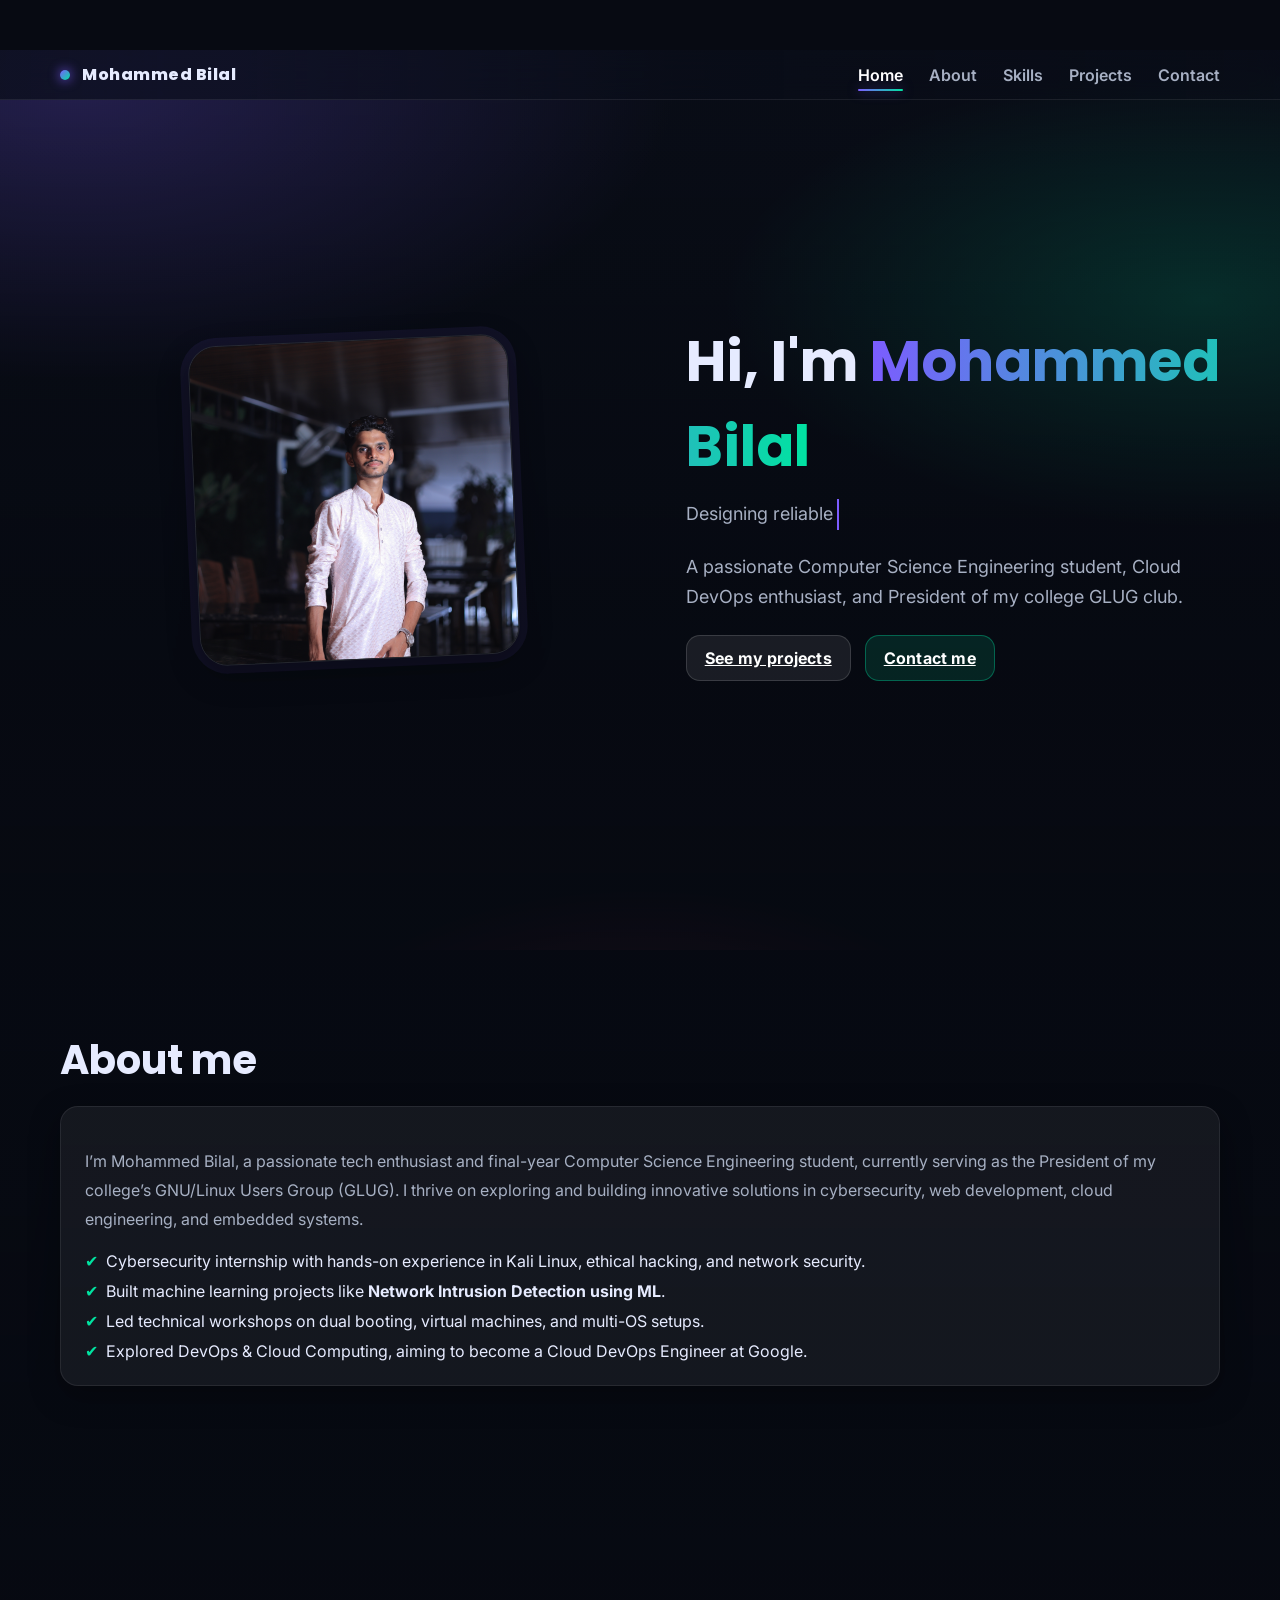
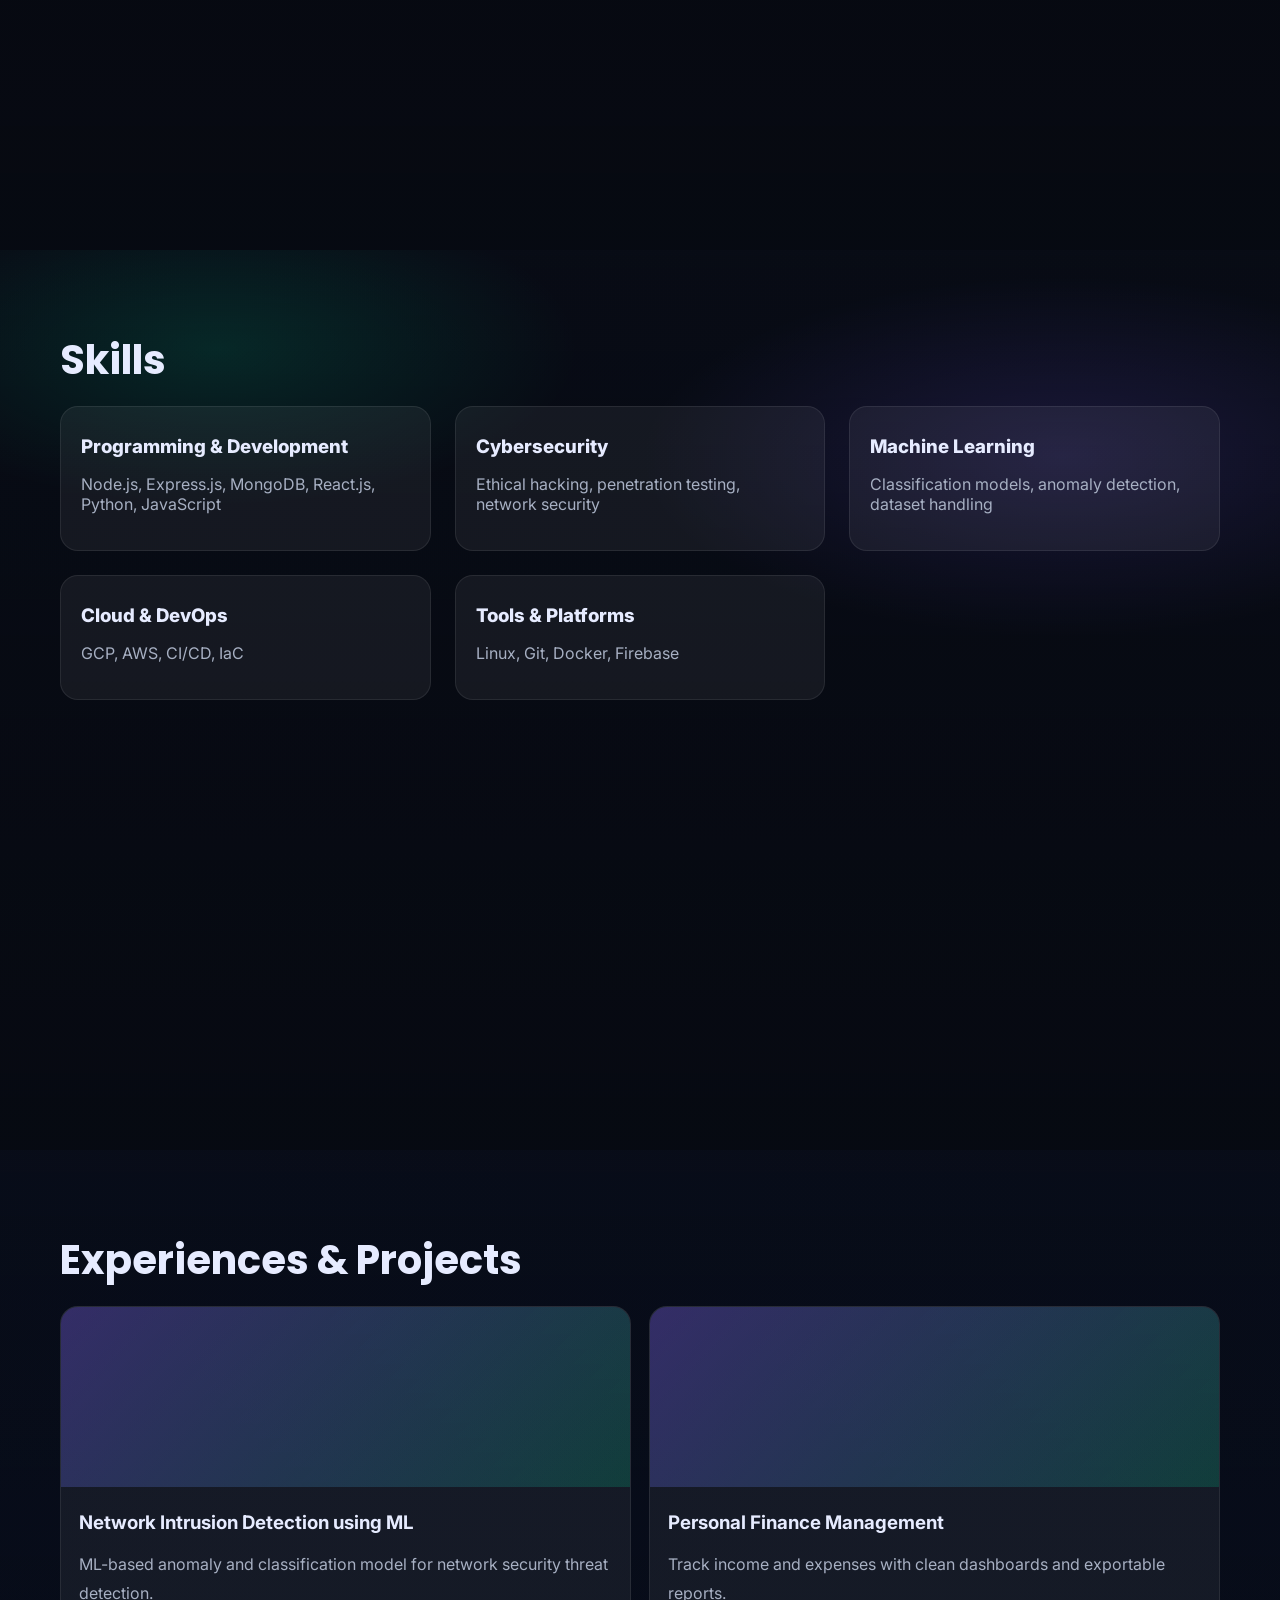
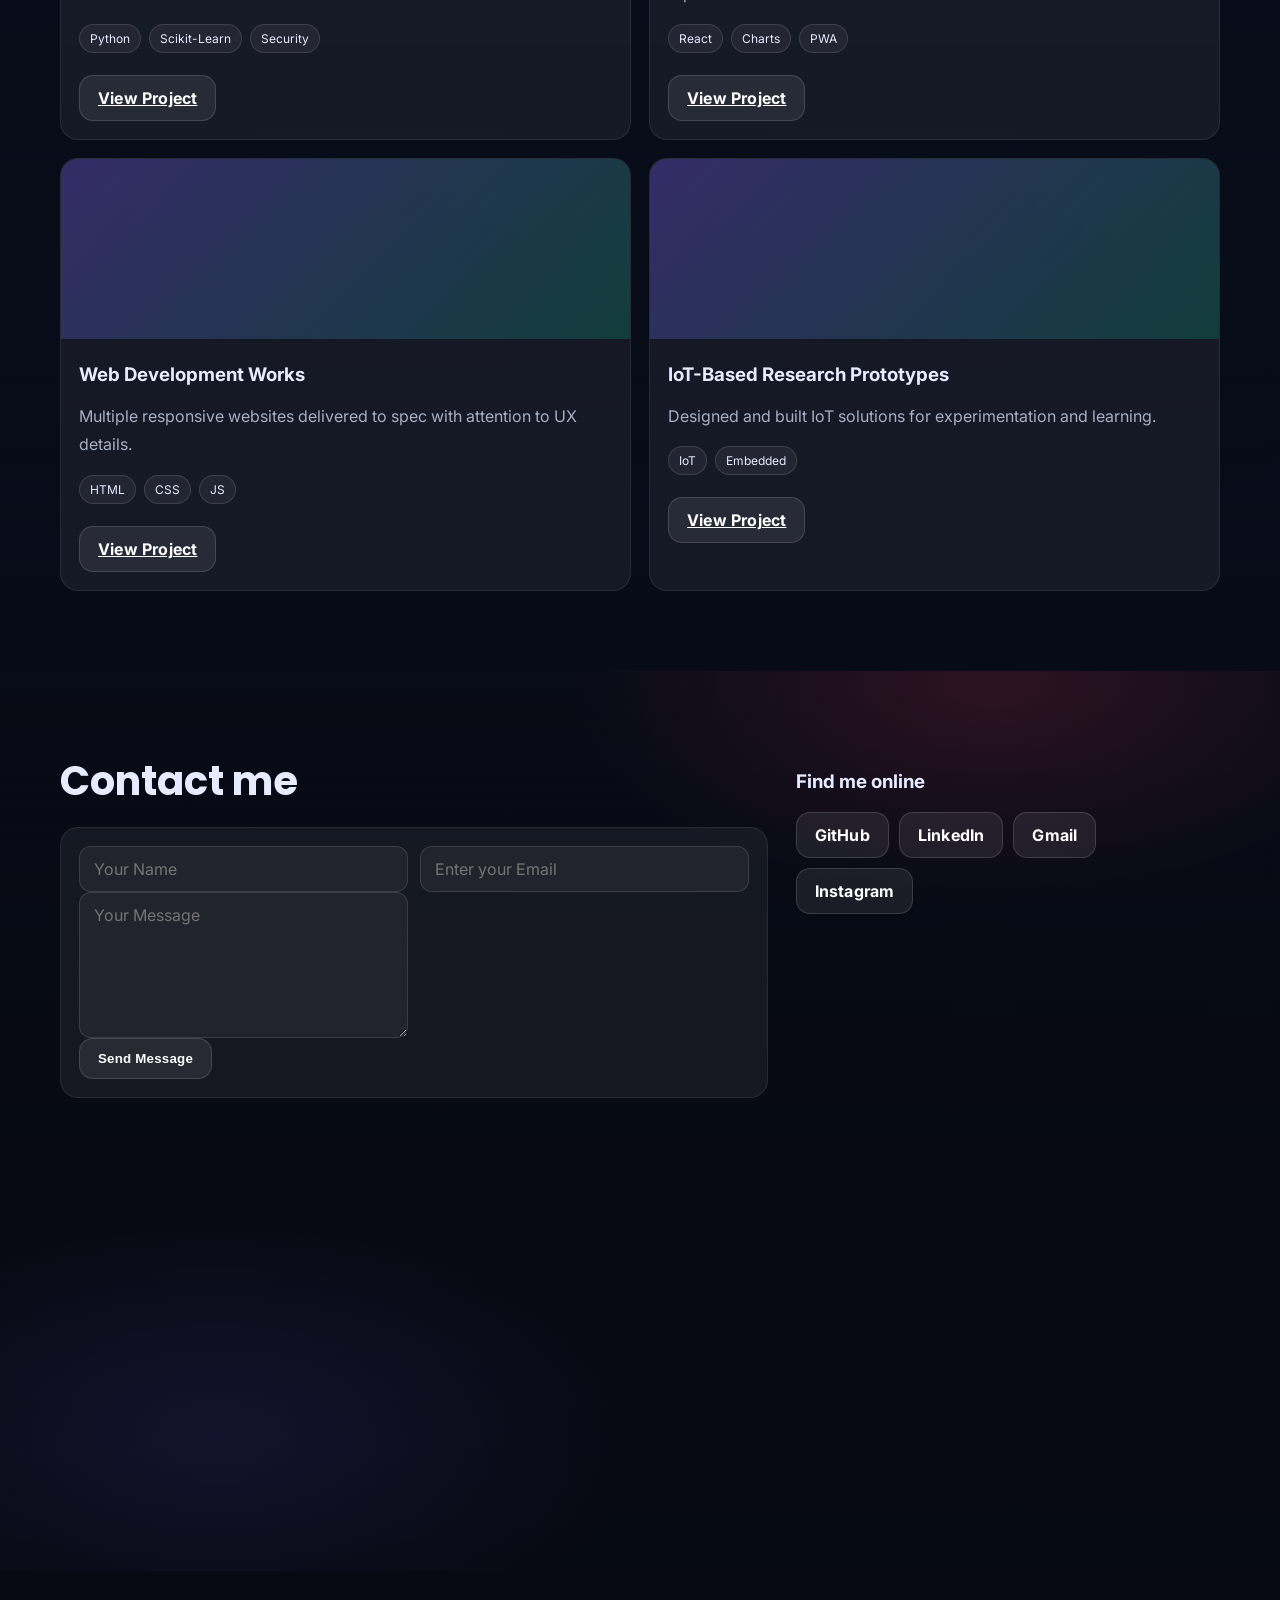
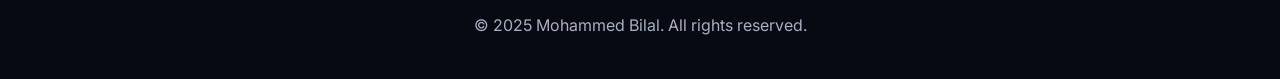
==== index.html @ 8bb664d3 "First" ====
<!DOCTYPE html>
<html lang="en">
<head>
  <meta charset="UTF-8" />
  <meta name="viewport" content="width=device-width, initial-scale=1.0" />
  <title>Mohammed Bilal | Portfolio</title>
  <!-- Fonts -->
  <link href="https://fonts.googleapis.com/css2?family=Inter:wght@300;400;600;800&family=Poppins:wght@400;600;800&display=swap" rel="stylesheet">
  <link rel="stylesheet" href="style.css">
</head>
<body>
  <!-- Header -->
  <header class="site-header">
    <nav class="nav">
      <div class="brand"><span class="dot"></span> Mohammed&nbsp;Bilal</div>
      <div class="links">
        <a href="#hero">Home</a>
        <a href="#about">About</a>
        <a href="#skills">Skills</a>
        <a href="#projects">Projects</a>
        <a href="#contact">Contact</a>
      </div>
    </nav>
  </header>

  <!-- HERO -->
  <section id="hero" class="parallax hero">
    <div class="bg"></div>
    <div class="overlay"></div>
    <div class="container hero-grid">
      <div class="profile-wrap">
        <img src="0S8A9850.JPG" alt="Mohammed Bilal" class="profile-photo"/>
      </div>
      <div class="hero-copy">
        <h1>Hi, I'm <span class="highlight">Mohammed Bilal</span></h1>
        <p class="hero-tagline"><span id="typewriter" class="type"></span></p>
        <p class="hero-tagline">A passionate Computer Science Engineering student, Cloud DevOps enthusiast, and President of my college GLUG club.</p>
        <div class="actions">
          <a class="btn" href="#projects">See my projects</a>
          <a class="btn secondary" href="#contact">Contact me</a>
        </div>
      </div>
    </div>
  </section>

  <!-- ABOUT -->
  <section id="about" class="parallax">
    <div class="bg"></div><div class="overlay"></div>
    <div class="container reveal">
      <h2 class="section-title">About me</h2>
      <div class="card">
        <p class="lead">I’m Mohammed Bilal, a passionate tech enthusiast and final-year Computer Science Engineering student, currently serving as the President of my college’s GNU/Linux Users Group (GLUG). I thrive on exploring and building innovative solutions in cybersecurity, web development, cloud engineering, and embedded systems.</p>
        <ul class="checks">
          <li>Cybersecurity internship with hands-on experience in Kali Linux, ethical hacking, and network security.</li>
          <li>Built machine learning projects like <strong>Network Intrusion Detection using ML</strong>.</li>
          <li>Led technical workshops on dual booting, virtual machines, and multi-OS setups.</li>
          <li>Explored DevOps & Cloud Computing, aiming to become a Cloud DevOps Engineer at Google.</li>
        </ul>
      </div>
    </div>
  </section>

  <!-- SKILLS -->
  <section id="skills" class="parallax">
    <div class="bg"></div><div class="overlay"></div>
    <div class="container">
      <h2 class="section-title">Skills</h2>
      <div class="grid">
        <div class="skill-card programming">
          <h3>Programming & Development</h3>
          <p>Node.js, Express.js, MongoDB, React.js, Python, JavaScript</p>
          <img class="hover-img" src="https://www.techsors.com/wp-content/uploads/2016/02/App-Development.jpg" alt="Laptop Icon" />
        </div>
  
        <div class="skill-card cybersecurity">
          <h3>Cybersecurity</h3>
          <p>Ethical hacking, penetration testing, network security</p>
          <img class="hover-img" src="https://encrypted-tbn0.gstatic.com/images?q=tbn:ANd9GcTKbW0qwU0KVv_asmNT2lBUySJBKp0JZvtzPQ&s" alt="Hacker Mask Icon" />
        </div>
  
        <div class="skill-card machine-learning">
          <h3>Machine Learning</h3>
          <p>Classification models, anomaly detection, dataset handling</p>
          <img class="hover-img" src="ai-bot.svg" alt="AI Bot Icon" />
        </div>
  
        <div class="skill-card cloud-devops">
          <h3>Cloud & DevOps</h3>
          <p>GCP, AWS, CI/CD, IaC</p>
          <img class="hover-img" src="infinity-symbol.svg" alt="Infinity Symbol Icon" />
        </div>
  
        <div class="skill-card tools-platforms">
          <h3>Tools & Platforms</h3>
          <p>Linux, Git, Docker, Firebase</p>
          <img class="hover-img" src="tools.svg" alt="Tools Icon" />
        </div>
      </div>
    </div>
  </section>
  

  <!-- PROJECTS / EXPERIENCE -->
  <section id="projects" class="parallax">
    <div class="bg"></div><div class="overlay"></div>
    <div class="container">
      <h2 class="section-title">Experiences & Projects</h2>
      <div class="cards">
        <article class="project">
          <div class="thumb"></div>
          <div class="content">
            <h3>Network Intrusion Detection using ML</h3>
            <p class="lead">ML-based anomaly and classification model for network security threat detection.</p>
            <span class="tag">Python</span><span class="tag">Scikit-Learn</span><span class="tag">Security</span>
          </div>
          <div class="actions">
            <a class="btn" href="#" target="_blank">View Project</a>
          </div>
        </article>
        <article class="project">
          <div class="thumb"></div>
          <div class="content">
            <h3>Personal Finance Management</h3>
            <p class="lead">Track income and expenses with clean dashboards and exportable reports.</p>
            <span class="tag">React</span><span class="tag">Charts</span><span class="tag">PWA</span>
          </div>
          <div class="actions">
            <a class="btn" href="#" target="_blank">View Project</a>
          </div>
        </article>
        <article class="project">
          <div class="thumb"></div>
          <div class="content">
            <h3>Web Development Works</h3>
            <p class="lead">Multiple responsive websites delivered to spec with attention to UX details.</p>
            <span class="tag">HTML</span><span class="tag">CSS</span><span class="tag">JS</span>
          </div>
          <div class="actions">
            <a class="btn" href="#" target="_blank">View Project</a>
          </div>
        </article>
        <article class="project">
          <div class="thumb"></div>
          <div class="content">
            <h3>IoT-Based Research Prototypes</h3>
            <p class="lead">Designed and built IoT solutions for experimentation and learning.</p>
            <span class="tag">IoT</span><span class="tag">Embedded</span>
          </div>
          <div class="actions">
            <a class="btn" href="#" target="_blank">View Project</a>
          </div>
        </article>
      </div>
    </div>
  </section>

  <!-- CONTACT -->
  <section id="contact" class="parallax">
    <div class="bg"></div><div class="overlay"></div>
    <div class="container contact-wrap">
      <div>
        <h2 class="section-title">Contact me</h2>
        <form class="contact-form">
          <div class="row">
            <input type="text" placeholder="Your Name" name="name" required />
            <input type="email" placeholder="Enter your Email" name="email" required />
          </div>
          <div class="row">
            <textarea name="message" placeholder="Your Message" rows="6" required></textarea>
          </div>
          <button class="btn" type="submit">Send Message</button>
        </form>
      </div>
      <div>
        <h3>Find me online</h3>
        <div class="socials">
          <a class="btn" href="https://github.com" target="_blank">GitHub</a>
          <a class="btn" href="https://linkedin.com" target="_blank">LinkedIn</a>
          <a class="btn" href="mailto:mohmdbilal61@gmail.com" target="_blank">Gmail</a>
          <a class="btn" href="https://instagram.com" target="_blank">Instagram</a>
        </div>
      </div>
    </div>
  </section>

  <footer>
    <p>© 2025 Mohammed Bilal. All rights reserved.</p>
  </footer>
  <script src="script.js"></script>
</body>
</html>
---- style.css ----
:root{
    --bg-dark: #0b0f1a;
    --bg-darker:#070a12;
    --glass: rgba(255,255,255,0.08);
    --card: rgba(255,255,255,0.06);
    --text: #e6ebff;
    --muted:#a7b0c3;
    --accent:#7c5cff;
    --accent-2:#00e3a1;
    --danger:#ff3d71;
    --shadow: 0 10px 30px rgba(0,0,0,0.35);
  }
  *{box-sizing: border-box}

  html,body{
    margin:0; padding:0; height:100%;
    background: var(--bg-darker);
    color: var(--text);
    font-family: Inter, system-ui, -apple-system, Segoe UI, Roboto, Arial, sans-serif;
    scroll-behavior: smooth;

    /* Section snapping */
    scroll-snap-type: y mandatory;
    overscroll-behavior-y: none;
  }

  /* --- Fancy Sticky Header (Glass + Glow) --- */
  .site-header{
    position: sticky; top:0; z-index: 50;
    backdrop-filter: blur(12px);
    background: linear-gradient(90deg, rgba(10,14,26,0.75), rgba(10,14,26,0.35));
    border-bottom: 1px solid rgba(255,255,255,0.08);
  }
  .nav a.active {
    color: white;
}
.nav a.active::after {
    width: 100%;
}

  .nav{
    max-width: 1200px; margin: 0 auto; padding: 12px 20px;
    display:flex; align-items:center; justify-content: space-between;
  }
  .brand{
    font-family:Poppins, Inter, sans-serif; font-weight:800; letter-spacing: .5px;
    display:flex; align-items:center; gap:12px;
  }
  .brand .dot{
    width:10px; height:10px; border-radius:50%; background:linear-gradient(135deg,var(--accent),var(--accent-2)); box-shadow:0 0 12px var(--accent)
}
  .nav a{
    color: var(--muted); text-decoration:none; margin-left: 22px; position:relative; font-weight:600
  }
  .nav a:hover{
    color: #fff
}
  .nav a::after{
    content:""; position:absolute; left:0; bottom:-6px; height:2px; width:0;
    background: linear-gradient(90deg,var(--accent),var(--accent-2)); border-radius:2px; transition: width .3s ease;
    box-shadow:0 0 12px rgba(124,92,255,.6);
  }
  .nav a:hover::after{
    width:100%
}

  /* --- Sections --- */
  section{ 
    scroll-snap-align: start; min-height: 100vh; position: relative; isolation:isolate; 
}
  .container{ 
    max-width:1200px; margin:0 auto; padding: 80px 20px; 
}

  /* --- Parallax Shell --- */
  .parallax{ 
    position:relative; overflow:hidden;
 }
  .parallax .bg{
    position:absolute; inset:-10vh -5vw; z-index:-2; /* bleed a bit beyond edges */
    will-change: transform; transform: translateY(0);
    transition: transform 0.12s linear;
  }
  .parallax .overlay{
    position:absolute; inset:0; z-index:-1; background: linear-gradient(180deg, rgba(7,10,18,0.3), rgba(7,10,18,0.6));
  }

  /* --- HERO --- */
  .hero{ 
    display:grid; align-items:center;
 }
  .hero .bg{
     background: radial-gradient(1000px 500px at 10% 10%, rgba(124,92,255,.35), transparent 60%),
                             radial-gradient(800px 380px at 90% 30%, rgba(0,227,161,.25), transparent 60%),
                             radial-gradient(600px 300px at 50% 100%, rgba(255,61,113,.18), transparent 55%),
                             linear-gradient(180deg,#0b0f1a,#070a12 60%);
  }
  .hero-grid{
     display:grid; grid-template-columns: 1.1fr 1fr; gap: 38px; align-items:center; 
    }
  @media (max-width: 900px){ 
    .hero-grid{ grid-template-columns: 1fr; text-align:center; } }

  .profile-wrap{ display:flex; justify-content:center; }
  .profile-photo{
    width: 320px; max-width: 90vw; aspect-ratio: 1/1; object-fit: cover; border-radius: 28px;
    border:1px solid rgba(255,255,255,0.12);
    box-shadow: var(--shadow), 0 0 0 8px rgba(124,92,255,0.08);
    transform: rotate(-2.5deg);
    transition: transform .35s ease, box-shadow .35s ease;
  }
  .profile-photo:hover{ transform: rotate(0deg) scale(1.02); box-shadow: var(--shadow), 0 0 0 10px rgba(0,227,161,0.12); }

  .hero-copy h1{ font-family:Poppins, Inter, sans-serif; font-size: clamp(32px, 6vw, 56px); margin:0 0 10px; }
  .hero-copy h1 .highlight{ background: linear-gradient(90deg,var(--accent),var(--accent-2)); -webkit-background-clip: text; background-clip:text; color: transparent; }
  .type{ display:inline-block; min-height: 1em; border-right: 2px solid var(--accent); padding-right:4px; animation: caret 1s step-end infinite; }
  @keyframes caret{ 50%{ border-color: transparent; } }
  .hero-tagline{ color: var(--muted); line-height: 1.7; font-size: clamp(14px, 2.2vw, 18px); margin: 8px 0 22px; }

  .actions{ display:flex; gap:14px; flex-wrap:wrap; }
  .btn{ padding:12px 18px; border-radius: 14px; border:1px solid rgba(255,255,255,0.14); background: var(--glass); color:#fff; cursor:pointer; font-weight:700; letter-spacing:.2px; transition: transform .2s ease, background .3s ease, border-color .3s ease; }
  .btn:hover{ transform: translateY(-2px); border-color: rgba(124,92,255,.5); background: rgba(124,92,255,.15); }
  .btn.secondary{ background: rgba(0,227,161,.12); border-color: rgba(0,227,161,.35); }
  .btn.secondary:hover{ background: rgba(0,227,161,.2); }

  /* --- About --- */
  #about .bg{ background: url('https://images.unsplash.com/photo-1542831371-d531d36971e6?q=80&w=1600&auto=format&fit=crop') center/cover no-repeat; filter: saturate(.9) brightness(.8);
  }
  #about .card{
    background: var(--card); border: 1px solid rgba(255,255,255,0.08); border-radius: 18px; padding: 24px; box-shadow: var(--shadow);
  }
  h2.section-title{ font-family:Poppins, Inter, sans-serif; font-size: clamp(26px, 4vw, 40px); margin: 0 0 16px; }
  .lead{ color: var(--muted); line-height: 1.8; font-size: 16px; }
  ul.checks{ list-style: none; padding:0; margin:18px 0 0; display:grid; gap:10px; }
  ul.checks li::before{ content:'✔'; margin-right:8px; color: var(--accent-2); }

  /* --- Skills --- */
  #skills .bg{ background: radial-gradient(600px 260px at 20% 20%, rgba(0,227,161,.2), transparent 60%),
                            radial-gradient(700px 300px at 80% 30%, rgba(124,92,255,.25), transparent 60%),
                            linear-gradient(180deg,#090d18,#070a12);
  }
  .grid{
     display:grid;
    grid-template-columns: repeat(12,1fr);
    gap: 1.5em; 
}

  .skill-card{ 
    grid-column: span 4;
    background: var(--card);
    border:1px solid rgba(255,255,255,.08); border-radius: 18px;
    padding: 20px;
    transition: transform .25s ease, box-shadow .25s ease; 
}
  .skill-card:hover{ 
    transform: translateY(-6px); box-shadow: 0 20px 40px rgba(0,0,0,.35); 
}
  .skill-card h3{
     margin: 8px 0 8px; font-weight:800;
     }
  .skill-card p{
     color: var(--muted) 
    }
  @media (max-width: 900px){ .skill-card{ grid-column: span 6 } }
  @media (max-width: 600px){ .skill-card{ grid-column: span 12 } }

  /* --- Projects / Experience --- */
  #projects .bg{ background: linear-gradient(180deg,#0a0f1e,#0b1126), url('https://images.unsplash.com/photo-1498050108023-c5249f4df085?q=80&w=1600&auto=format&fit=crop') center/cover fixed; mix-blend-mode: lighten; opacity:.8 }
  .cards{ display:grid; grid-template-columns: repeat(12,1fr); gap: 18px; }
  .project{ grid-column: span 6; background: var(--card); border:1px solid rgba(255,255,255,.08); border-radius:18px; overflow:hidden; position:relative; }
  .project .thumb{ height: 180px; background: linear-gradient(135deg, rgba(124,92,255,.3), rgba(0,227,161,.18)); }
  .project .content{ padding: 18px 18px 22px; }
  .project h3{ margin: 6px 0 8px; }
  .tag{ display:inline-block; font-size: 12px; padding: 6px 10px; border-radius: 999px; background: rgba(255,255,255,.06); border:1px solid rgba(255,255,255,.12); margin-right:8px }
  .project .actions{ padding: 0 18px 18px }
  @media (max-width: 900px){ .project{ grid-column: span 12 } }

  /* --- Contact --- */
  #contact .bg{ background: radial-gradient(700px 360px at 75% 15%, rgba(255,61,113,.22), transparent 60%),
                             radial-gradient(700px 360px at 20% 85%, rgba(124,92,255,.25), transparent 60%),
                             linear-gradient(180deg,#090d19,#070a12);
  }
  .contact-wrap{ display:grid; grid-template-columns: 2fr 1.2fr; gap: 28px; }
  @media (max-width: 900px){ .contact-wrap{ grid-template-columns: 1fr } }

  form.contact-form{ background: var(--card); border:1px solid rgba(255,255,255,.08); border-radius: 18px; padding: 18px; }
  .row{ display:grid; grid-template-columns: 1fr 1fr; gap: 12px; }
  @media (max-width: 600px){ .row{ grid-template-columns: 1fr } }
  input, textarea{ width:100%; background: rgba(255,255,255,.05); border:1px solid rgba(255,255,255,.12); color:#fff; padding: 12px 14px; border-radius: 12px; font: inherit; }
  textarea{ min-height: 120px; resize: vertical }

  .socials{ display:flex; gap: 10px; flex-wrap:wrap; }
  .socials a{ text-decoration:none; }

  /* Footer */
  footer{ text-align:center; padding: 28px 16px; color:var(--muted) }

  /* Hidden state before scroll-in */
.reveal {
    opacity: 0;
    transform: translateY(30px);
    transition: opacity 0.6s ease-out, transform 0.6s ease-out;
  }
  
  /* When revealed */
  .reveal.visible {
    opacity: 1;
    transform: translateY(0);
  }

  
  /* Skill card base styles */
  /* Base style for skill cards */
.skill-card {
    position: relative;
    background: var(--card);
    border: 1px solid rgba(255,255,255,0.08);
    border-radius: 18px;
    padding: 20px;
    transition: transform 0.3s ease, box-shadow 0.3s ease, background 0.3s ease;
    cursor: pointer;
    box-shadow: none; /* Reset any old shadows */
    overflow: hidden; /* Ensures image doesn't spill outside card */
}

/* Glow light background and zoom on hover */
.skill-card:hover {
    background: rgba(124, 92, 255, 0.15); /* light purple glow */
    box-shadow: 0 0 20px rgba(124, 92, 255, 0.6);
    transform: scale(1.05);
    z-index: 10; /* Ensure hovered card appears above others */
}

/* Style for the large hover-image inside skill-card */
.skill-card .hover-img {
    position: absolute;
    top: 50%;
    left: 50%;
    width: 100%;
    height: 100%;
    object-fit: cover; /* Makes sure image covers the card fully */
    opacity: 0; /* Invisible by default */
    transition: transform 0.4s ease, opacity 0.4s ease;
    pointer-events: none;
    user-select: none;
    filter: drop-shadow(0 0 2px rgba(124,92,255,0.7));
    transform-origin: center center;
    transform: translate(-50%, -50%) scale(0.8); /* Starts scaled down and centered */
    border-radius: 18px; /* Matches card rounding */
    z-index: 1;
}

/* On hover, image scales up, becomes visible, and stays centered */
.skill-card:hover .hover-img {
    opacity: 0.1;
    transform: translate(-50%, -50%) scale(1.1);
    z-index: 5;
}
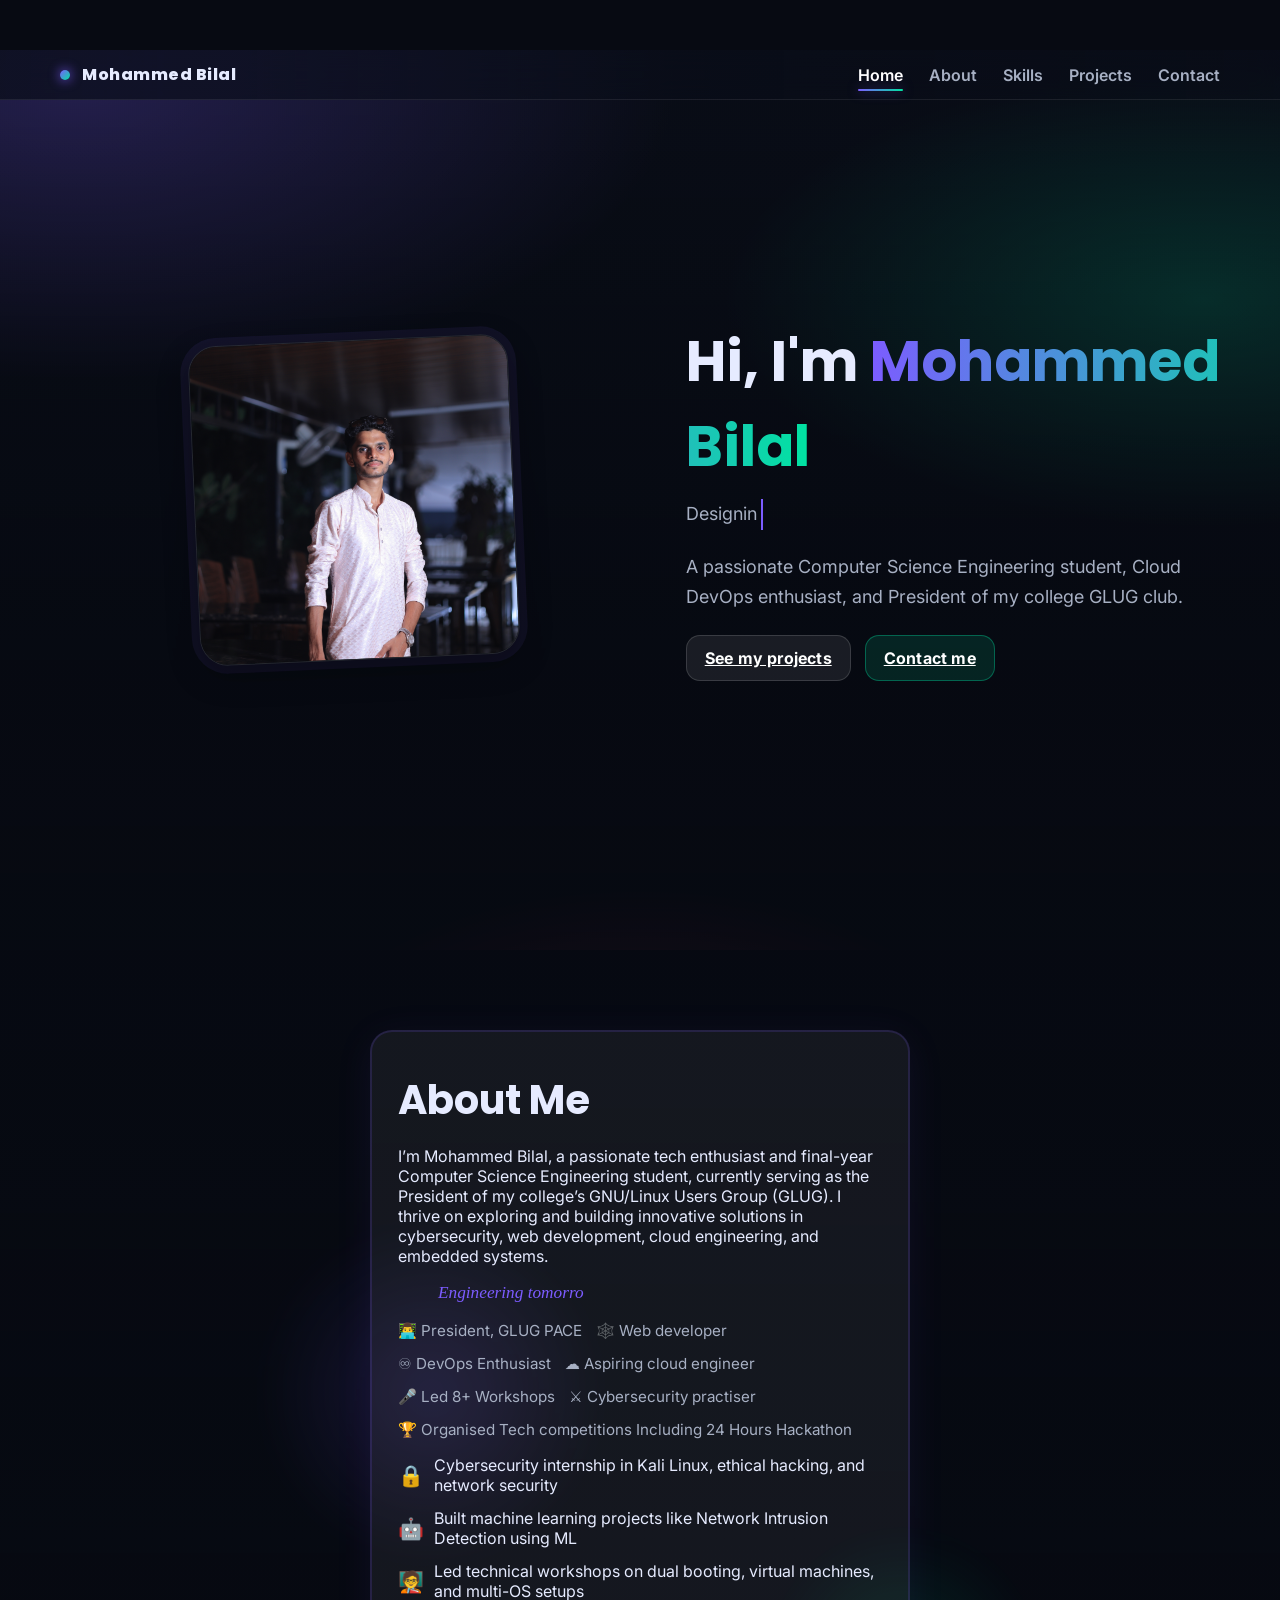
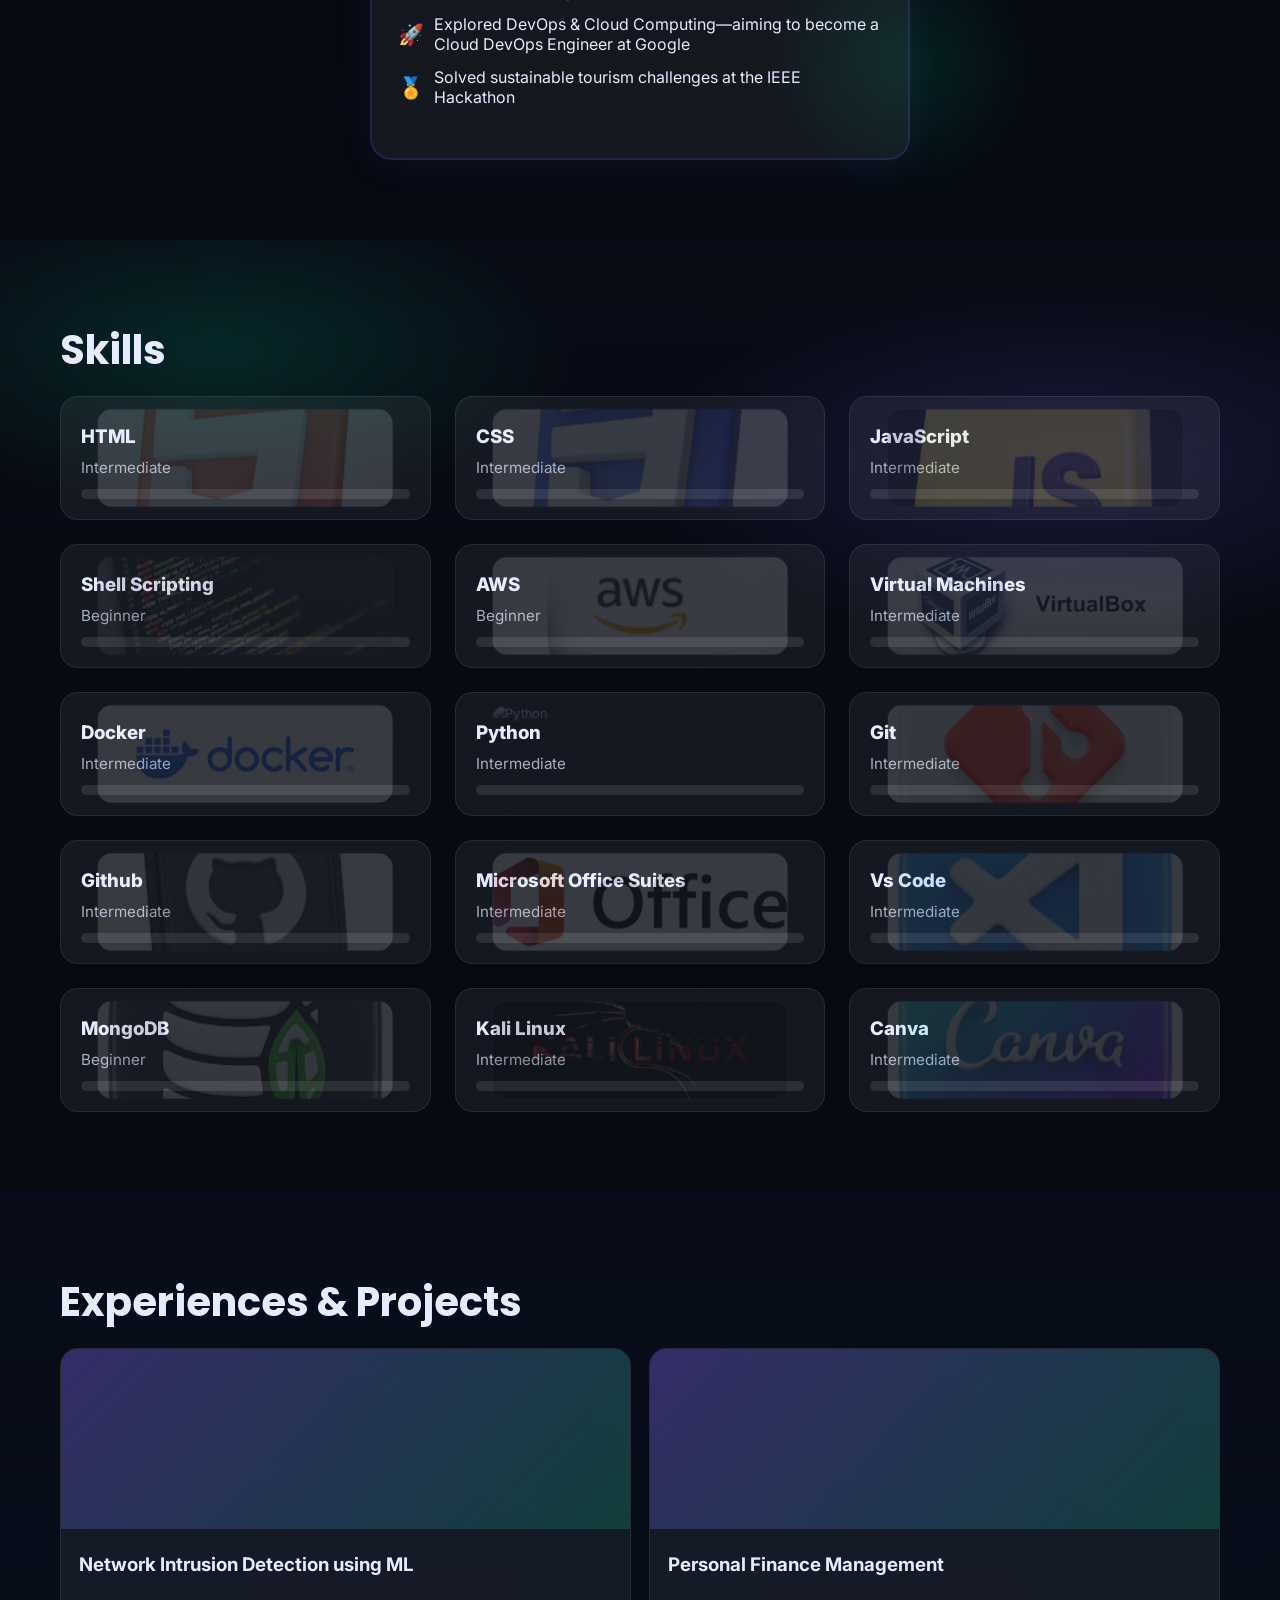
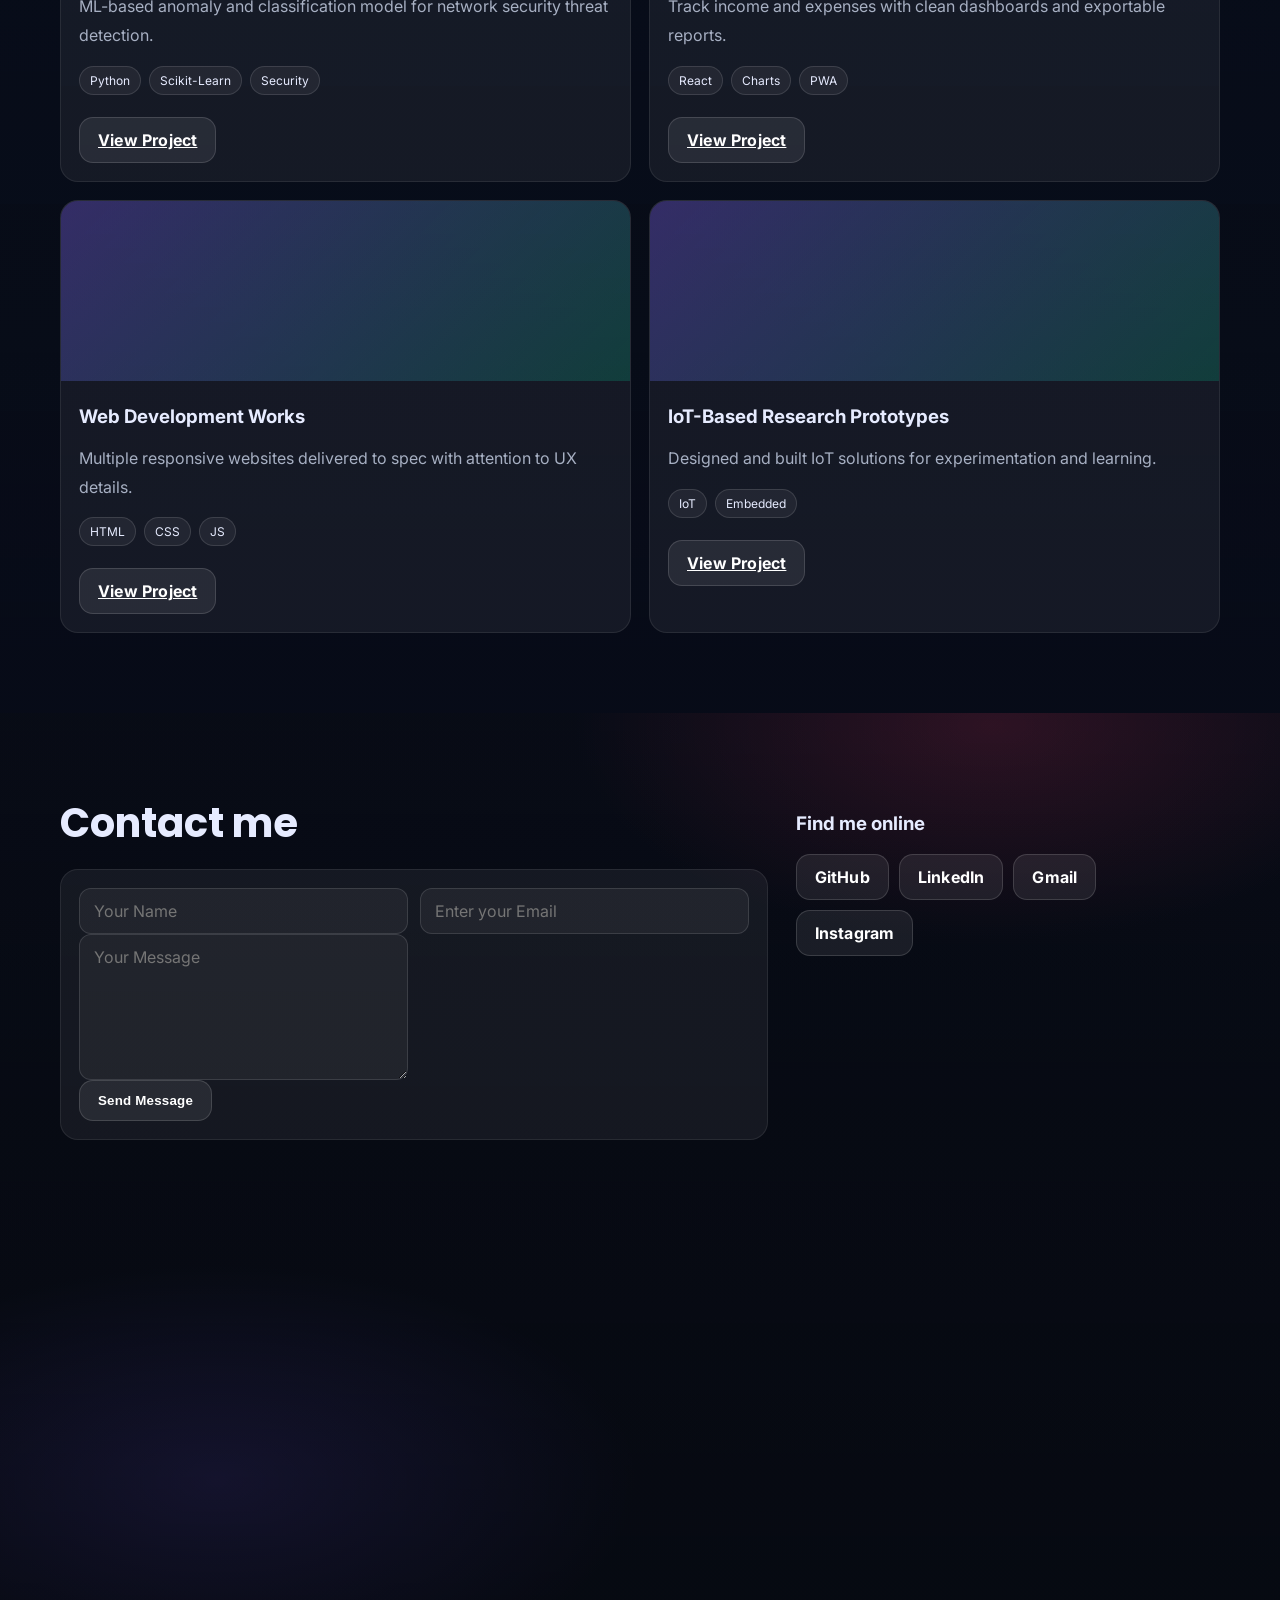
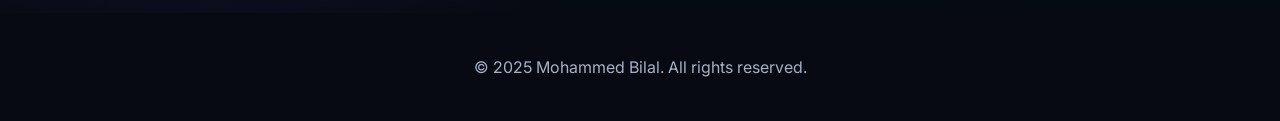
==== commit 349ebdba: "enhanced skills and about me section" ====
--- a/index.html
+++ b/index.html
@@ -7,6 +7,9 @@
   <!-- Fonts -->
   <link href="https://fonts.googleapis.com/css2?family=Inter:wght@300;400;600;800&family=Poppins:wght@400;600;800&display=swap" rel="stylesheet">
   <link rel="stylesheet" href="style.css">
+
+  <script src="https://unpkg.com/tsparticles@3/tsparticles.bundle.min.js"></script>
+
 </head>
 <body>
   <!-- Header -->
@@ -29,7 +32,7 @@
     <div class="overlay"></div>
     <div class="container hero-grid">
       <div class="profile-wrap">
-        <img src="0S8A9850.JPG" alt="Mohammed Bilal" class="profile-photo"/>
+        <img src="Profile pic/0S8A9850.JPG" alt="Mohammed Bilal" class="profile-photo"/>
       </div>
       <div class="hero-copy">
         <h1>Hi, I'm <span class="highlight">Mohammed Bilal</span></h1>
@@ -44,21 +47,46 @@
   </section>
 
   <!-- ABOUT -->
-  <section id="about" class="parallax">
-    <div class="bg"></div><div class="overlay"></div>
-    <div class="container reveal">
-      <h2 class="section-title">About me</h2>
-      <div class="card">
-        <p class="lead">I’m Mohammed Bilal, a passionate tech enthusiast and final-year Computer Science Engineering student, currently serving as the President of my college’s GNU/Linux Users Group (GLUG). I thrive on exploring and building innovative solutions in cybersecurity, web development, cloud engineering, and embedded systems.</p>
-        <ul class="checks">
-          <li>Cybersecurity internship with hands-on experience in Kali Linux, ethical hacking, and network security.</li>
-          <li>Built machine learning projects like <strong>Network Intrusion Detection using ML</strong>.</li>
-          <li>Led technical workshops on dual booting, virtual machines, and multi-OS setups.</li>
-          <li>Explored DevOps & Cloud Computing, aiming to become a Cloud DevOps Engineer at Google.</li>
+  <section id="about" class="parallax" style="position: relative; overflow: hidden;">
+    <!-- Particle container -->
+    <div id="about-particles" style="position: absolute; inset: 0; z-index: 0;"></div>
+  
+    <div class="bg"></div>
+    <div class="overlay"></div>
+  
+    <div class="container reveal" style="position: relative; z-index: 1;">
+
+      <div class="about-card">
+        <h2 class="section-title">About Me</h2>
+        
+        <p class="about-lead">
+          I’m Mohammed Bilal, a passionate tech enthusiast and final-year Computer Science Engineering student, currently serving as the President of my college’s GNU/Linux Users Group (GLUG). I thrive on exploring and building innovative solutions in cybersecurity, web development, cloud engineering, and embedded systems.
+        </p>
+        
+        <blockquote class="about-quote"><span id="about-typewriter"></span></blockquote>
+        
+        <div class="about-stats">
+          <span>👨‍💻 President, GLUG PACE</span>
+          <span>🕸️ Web developer</span>
+          <span>♾️ DevOps Enthusiast</span>
+          <span>☁️ Aspiring cloud engineer</span>
+          <span>🎤 Led 8+ Workshops</span>
+          <span>⚔ Cybersecurity practiser</span>
+          <span>🏆 Organised Tech competitions Including 24 Hours Hackathon</span>
+        </div>
+  
+        <ul class="about-list">
+          <li><span class="icon">🔒</span> Cybersecurity internship in Kali Linux, ethical hacking, and network security</li>
+          <li><span class="icon">🤖</span> Built machine learning projects like Network Intrusion Detection using ML</li>
+          <li><span class="icon">🧑‍🏫</span> Led technical workshops on dual booting, virtual machines, and multi-OS setups</li>
+          <li><span class="icon">🚀</span> Explored DevOps & Cloud Computing—aiming to become a Cloud DevOps Engineer at Google</li>
+          <li><span class="icon">🏅</span> Solved sustainable tourism challenges at the IEEE Hackathon</li>
         </ul>
       </div>
     </div>
   </section>
+  
+  
 
   <!-- SKILLS -->
   <section id="skills" class="parallax">
@@ -66,35 +94,148 @@
     <div class="container">
       <h2 class="section-title">Skills</h2>
       <div class="grid">
-        <div class="skill-card programming">
-          <h3>Programming & Development</h3>
-          <p>Node.js, Express.js, MongoDB, React.js, Python, JavaScript</p>
-          <img class="hover-img" src="https://www.techsors.com/wp-content/uploads/2016/02/App-Development.jpg" alt="Laptop Icon" />
-        </div>
-  
-        <div class="skill-card cybersecurity">
-          <h3>Cybersecurity</h3>
-          <p>Ethical hacking, penetration testing, network security</p>
-          <img class="hover-img" src="https://encrypted-tbn0.gstatic.com/images?q=tbn:ANd9GcTKbW0qwU0KVv_asmNT2lBUySJBKp0JZvtzPQ&s" alt="Hacker Mask Icon" />
-        </div>
-  
-        <div class="skill-card machine-learning">
-          <h3>Machine Learning</h3>
-          <p>Classification models, anomaly detection, dataset handling</p>
-          <img class="hover-img" src="ai-bot.svg" alt="AI Bot Icon" />
-        </div>
-  
-        <div class="skill-card cloud-devops">
-          <h3>Cloud & DevOps</h3>
-          <p>GCP, AWS, CI/CD, IaC</p>
-          <img class="hover-img" src="infinity-symbol.svg" alt="Infinity Symbol Icon" />
-        </div>
-  
-        <div class="skill-card tools-platforms">
-          <h3>Tools & Platforms</h3>
-          <p>Linux, Git, Docker, Firebase</p>
-          <img class="hover-img" src="tools.svg" alt="Tools Icon" />
-        </div>
+
+        <div class="skill-card">
+          <h3>HTML</h3>
+          <p class="proficiency-level">Intermediate</p>
+          <div class="proficiency-bar">
+            <div class="proficiency-fill" data-width ="75%"></div>
+          </div>
+          <img class="hover-img" src="logos/Html.jpeg" alt="html" />
+        </div>
+        
+
+        <div class="skill-card">
+          <h3>CSS</h3>
+          <p class="proficiency-level">Intermediate</p>
+          <div class="proficiency-bar">
+            <div class="proficiency-fill" data-width ="65%"></div>
+          </div>
+          <img class="hover-img" src="logos/CSS.jpeg" alt="CSS" />
+        </div>
+        
+
+        <div class="skill-card">
+          <h3>JavaScript</h3>
+          <p class="proficiency-level">Intermediate</p>
+          <div class="proficiency-bar">
+            <div class="proficiency-fill" data-width ="50%"></div>
+          </div>
+          <img class="hover-img" src="logos/js.jpeg" alt="Python" />
+        </div>
+        
+        
+        <div class="skill-card">
+          <h3>Shell Scripting</h3>
+          <p class="proficiency-level">Beginner</p>
+          <div class="proficiency-bar">
+            <div class="proficiency-fill" data-width ="35%""></div>
+          </div>
+          <img class="hover-img" src="logos/shellscripting.jpeg" alt="Python" />
+        </div>
+        
+
+        <div class="skill-card">
+          <h3>AWS</h3>
+          <p class="proficiency-level">Beginner</p>
+          <div class="proficiency-bar">
+            <div class="proficiency-fill" data-width ="40%"></div>
+          </div>
+          <img class="hover-img" src="logos/aws.png" alt="Python" />
+        </div>
+        
+        <div class="skill-card">
+          <h3>Virtual Machines</h3>
+          <p class="proficiency-level">Intermediate</p>
+          <div class="proficiency-bar">
+            <div class="proficiency-fill" data-width ="85%"></div>
+          </div>
+          <img class="hover-img" src="logos/virtual.jpeg" alt="Python" />
+        </div>
+        
+
+        <div class="skill-card">
+          <h3>Docker</h3>
+          <p class="proficiency-level">Intermediate</p>
+          <div class="proficiency-bar">
+            <div class="proficiency-fill" data-width ="40%"></div>
+          </div>
+          <img class="hover-img" src="logos/docker.png" alt="Python" />
+        </div>
+        
+
+        <div class="skill-card">
+          <h3>Python</h3>
+          <p class="proficiency-level">Intermediate</p>
+          <div class="proficiency-bar">
+            <div class="proficiency-fill" data-width ="50%"></div>
+          </div>
+          <img class="hover-img" src="https://encrypted-tbn0.gstatic.com/images?q=tbn:ANd9GcQwZFszF8qXH2UfRXVcxIbIUp4c3d6vRjpltQ&s" alt="Python" />
+        </div>
+
+        <div class="skill-card">
+          <h3>Git</h3>
+          <p class="proficiency-level">Intermediate</p>
+          <div class="proficiency-bar">
+            <div class="proficiency-fill" data-width ="50%"></div>
+          </div>
+          <img class="hover-img" src="logos/git.jpeg" alt="Python" />
+        </div>
+
+        <div class="skill-card">
+          <h3>Github</h3>
+          <p class="proficiency-level">Intermediate</p>
+          <div class="proficiency-bar">
+            <div class="proficiency-fill" data-width ="65%"></div>
+          </div>
+          <img class="hover-img" src="logos/github2.jpeg" alt="Python" />
+        </div>
+        
+        <div class="skill-card">
+          <h3>Microsoft Office Suites</h3>
+          <p class="proficiency-level">Intermediate</p>
+          <div class="proficiency-bar">
+            <div class="proficiency-fill" data-width ="65%"></div>
+          </div>
+          <img class="hover-img" src="logos/microsoft.png" alt="Python" />
+        </div>
+
+        <div class="skill-card">
+          <h3>Vs Code</h3>
+          <p class="proficiency-level">Intermediate</p>
+          <div class="proficiency-bar">
+            <div class="proficiency-fill" data-width ="75%"></div>
+          </div>
+          <img class="hover-img" src="logos/vs.jpeg" alt="Python" />
+        </div>
+
+        <div class="skill-card">
+          <h3>MongoDB</h3>
+          <p class="proficiency-level">Beginner</p>
+          <div class="proficiency-bar">
+            <div class="proficiency-fill" data-width ="30%"></div>
+          </div>
+          <img class="hover-img" src="logos/mongodb.jpeg" alt="Python" />
+        </div>
+
+        <div class="skill-card">
+          <h3> Kali Linux</h3>
+          <p class="proficiency-level">Intermediate</p>
+          <div class="proficiency-bar">
+            <div class="proficiency-fill" style="width: 65%;"></div>
+          </div>
+          <img class="hover-img" src="logos/kali.png" alt="Python" />
+        </div>
+
+        <div class="skill-card">
+          <h3>Canva</h3>
+          <p class="proficiency-level">Intermediate</p>
+          <div class="proficiency-bar">
+            <div class="proficiency-fill" data-width ="75%"></div>
+          </div>
+          <img class="hover-img" src="logos/canva.jpeg" alt="Python" />
+        </div>
+
       </div>
     </div>
   </section>
--- a/style.css
+++ b/style.css
@@ -1,260 +1,678 @@
-:root{
-    --bg-dark: #0b0f1a;
-    --bg-darker:#070a12;
-    --glass: rgba(255,255,255,0.08);
-    --card: rgba(255,255,255,0.06);
-    --text: #e6ebff;
-    --muted:#a7b0c3;
-    --accent:#7c5cff;
-    --accent-2:#00e3a1;
-    --danger:#ff3d71;
-    --shadow: 0 10px 30px rgba(0,0,0,0.35);
+/*========================================
+=            Root Variables               =
+========================================*/
+:root {
+  --bg-dark: #0b0f1a;
+  --bg-darker: #070a12;
+  --glass: rgba(255,255,255,0.08);
+  --card: rgba(255,255,255,0.06);
+  --text: #e6ebff;
+  --muted: #a7b0c3;
+  --accent: #7c5cff;
+  --accent-2: #00e3a1;
+  --danger: #ff3d71;
+  --shadow: 0 10px 30px rgba(0,0,0,0.35);
+}
+
+/*========================================
+=           Global Styles                 =
+========================================*/
+* {
+  box-sizing: border-box;
+}
+
+html, body {
+  margin: 0;
+  padding: 0;
+  height: 100%;
+  background: var(--bg-darker);
+  color: var(--text);
+  font-family: Inter, system-ui, -apple-system, Segoe UI, Roboto, Arial, sans-serif;
+  scroll-behavior: smooth;
+
+  /* Section scrolling snap */
+  scroll-snap-type: y mandatory;
+  overscroll-behavior-y: none;
+}
+
+/*========================================
+=          Header & Navigation            =
+========================================*/
+/* Sticky header with glass effect and smooth transitions */
+.site-header {
+  position: sticky;
+  top: 0;
+  z-index: 50;
+  backdrop-filter: blur(12px);
+  background: linear-gradient(90deg, rgba(10,14,26,0.75), rgba(10,14,26,0.35));
+  border-bottom: 1px solid rgba(255,255,255,0.08);
+  transition: transform 0.45s cubic-bezier(.52,1.6,.39,.82), opacity 0.3s;
+  will-change: transform, opacity;
+}
+
+/* Hide header on scroll down */
+.site-header.hide-navbar {
+  transform: translateY(-100%);
+  opacity: 0;
+  pointer-events: none;
+}
+
+/* Show header on scroll up */
+.site-header.show-navbar {
+  transform: translateY(0);
+  opacity: 1;
+  pointer-events: auto;
+}
+
+/* Navigation container */
+.nav {
+  max-width: 1200px; 
+  margin: 0 auto; 
+  padding: 12px 20px;
+  display: flex;
+  align-items: center; 
+  justify-content: space-between;
+}
+
+/* Brand styling */
+.brand {
+  font-family: Poppins, Inter, sans-serif;
+  font-weight: 800;
+  letter-spacing: .5px;
+  display: flex;
+  align-items: center;
+  gap: 12px;
+}
+.brand .dot {
+  width: 10px; height: 10px;
+  border-radius: 50%;
+  background: linear-gradient(135deg,var(--accent),var(--accent-2));
+  box-shadow: 0 0 12px var(--accent);
+}
+
+/* Navigation links */
+.nav a {
+  color: var(--muted);
+  text-decoration: none;
+  margin-left: 22px;
+  position: relative;
+  font-weight: 600;
+}
+.nav a:hover {
+  color: #fff;
+}
+.nav a.active {
+  color: white;
+}
+.nav a::after {
+  content: "";
+  position: absolute;
+  left: 0;
+  bottom: -6px;
+  height: 2px;
+  width: 0;
+  background: linear-gradient(90deg,var(--accent),var(--accent-2));
+  border-radius: 2px;
+  transition: width .3s ease;
+  box-shadow: 0 0 12px rgba(124,92,255,.6);
+}
+.nav a:hover::after,
+.nav a.active::after {
+  width: 100%;
+}
+
+/*========================================
+=               Sections                 =
+========================================*/
+/* Basic section styling with scroll snap */
+section { 
+  scroll-snap-align: start;
+  min-height: 100vh;
+  position: relative;
+  isolation: isolate; /* Contain stacking context */
+}
+
+/* Inner container for consistent content width */
+.container { 
+  max-width: 1200px; 
+  margin: 0 auto; 
+  padding: 80px 20px; 
+}
+
+/* Parallax section shell */
+.parallax { 
+  position: relative; 
+  overflow: hidden;
+}
+
+/* Parallax background styling */
+.parallax .bg {
+  position: absolute;
+  inset: -10vh -5vw; /* extend beyond edges */
+  z-index: -2;
+  will-change: transform;
+  transform: translateY(0);
+  transition: transform 0.12s linear;
+}
+
+/* Parallax overlay for dark tint effect */
+.parallax .overlay {
+  position: absolute;
+  inset: 0;
+  z-index: -1;
+  background: linear-gradient(180deg, rgba(7,10,18,0.3), rgba(7,10,18,0.6));
+}
+
+/*========================================
+=                 Hero                   =
+========================================*/
+.hero { 
+  display: grid; 
+  align-items: center;
+}
+/* Complex multi-gradient hero background */
+.hero .bg {
+  background:
+    radial-gradient(1000px 500px at 10% 10%, rgba(124,92,255,.35), transparent 60%),
+    radial-gradient(800px 380px at 90% 30%, rgba(0,227,161,.25), transparent 60%),
+    radial-gradient(600px 300px at 50% 100%, rgba(255,61,113,.18), transparent 55%),
+    linear-gradient(180deg,#0b0f1a,#070a12 60%);
+}
+
+/* Hero grid layout */
+.hero-grid {
+  display: grid;
+  grid-template-columns: 1.1fr 1fr;
+  gap: 38px;
+  align-items: center;
+}
+@media (max-width: 900px) { 
+  .hero-grid {
+    grid-template-columns: 1fr;
+    text-align: center;
   }
-  *{box-sizing: border-box}
-
-  html,body{
-    margin:0; padding:0; height:100%;
-    background: var(--bg-darker);
-    color: var(--text);
-    font-family: Inter, system-ui, -apple-system, Segoe UI, Roboto, Arial, sans-serif;
-    scroll-behavior: smooth;
-
-    /* Section snapping */
-    scroll-snap-type: y mandatory;
-    overscroll-behavior-y: none;
+}
+
+/* Profile photo stylings */
+.profile-wrap {
+  display: flex; 
+  justify-content: center; 
+}
+.profile-photo {
+  width: 320px; 
+  max-width: 90vw; 
+  aspect-ratio: 1 / 1;
+  object-fit: cover; 
+  border-radius: 28px;
+  border: 1px solid rgba(255,255,255,0.12);
+  box-shadow: var(--shadow), 0 0 0 8px rgba(124,92,255,0.08);
+  transform: rotate(-2.5deg);
+  transition: transform .35s ease, box-shadow .35s ease;
+}
+.profile-photo:hover {
+  transform: rotate(0deg) scale(1.02);
+  box-shadow: var(--shadow), 0 0 0 10px rgba(0,227,161,0.12);
+}
+
+/* Hero heading */
+.hero-copy h1 {
+  font-family: Poppins, Inter, sans-serif;
+  font-size: clamp(32px, 6vw, 56px);
+  margin: 0 0 10px;
+}
+.hero-copy h1 .highlight {
+  background: linear-gradient(90deg,var(--accent),var(--accent-2));
+  -webkit-background-clip: text;
+  background-clip: text;
+  color: transparent;
+}
+
+/* Typewriter effect style */
+.type {
+  display: inline-block;
+  min-height: 1em;
+  border-right: 2px solid var(--accent);
+  padding-right: 4px;
+  animation: caret 1s step-end infinite;
+}
+@keyframes caret {
+  50% {
+    border-color: transparent;
   }
-
-  /* --- Fancy Sticky Header (Glass + Glow) --- */
-  .site-header{
-    position: sticky; top:0; z-index: 50;
-    backdrop-filter: blur(12px);
-    background: linear-gradient(90deg, rgba(10,14,26,0.75), rgba(10,14,26,0.35));
-    border-bottom: 1px solid rgba(255,255,255,0.08);
+}
+
+/* Hero tagline */
+.hero-tagline {
+  color: var(--muted);
+  line-height: 1.7;
+  font-size: clamp(14px, 2.2vw, 18px);
+  margin: 8px 0 22px;
+}
+
+/* Hero actions button container */
+.actions {
+  display: flex;
+  gap: 14px;
+  flex-wrap: wrap;
+}
+
+/* Buttons base style */
+.btn {
+  padding: 12px 18px;
+  border-radius: 14px;
+  border: 1px solid rgba(255,255,255,0.14);
+  background: var(--glass);
+  color: #fff;
+  cursor: pointer;
+  font-weight: 700;
+  letter-spacing: .2px;
+  transition: transform .2s ease, background .3s ease, border-color .3s ease;
+}
+.btn:hover {
+  transform: translateY(-2px);
+  border-color: rgba(124,92,255,.5);
+  background: rgba(124,92,255,.15);
+}
+
+/* Secondary button style */
+.btn.secondary {
+  background: rgba(0,227,161,.12);
+  border-color: rgba(0,227,161,.35);
+}
+.btn.secondary:hover {
+  background: rgba(0,227,161,.2);
+}
+
+/*========================================
+=                 About                  =
+========================================*/
+#about {
+  position: relative;
+  min-height: 480px;
+  overflow: hidden;
+}
+
+/* Glow backgrounds with subtle soft radial gradients */
+#about::before {
+  content: '';
+  position: absolute;
+  top: 30%;
+  left: 20%;
+  width: 350px;
+  height: 350px;
+  border-radius: 50%;
+  background: radial-gradient(circle, #7c5cff44 0%, transparent 70%);
+  filter: blur(12px);
+  opacity: 0.56;
+  z-index: 0;
+  pointer-events: none;
+}
+#about::after {
+  content: '';
+  position: absolute;
+  top: 65%;
+  left: 60%;
+  width: 270px;
+  height: 270px;
+  border-radius: 50%;
+  background: radial-gradient(circle, #00e3a144 0%, transparent 70%);
+  filter: blur(18px);
+  opacity: 0.46;
+  z-index: 0;
+  pointer-events: none;
+}
+
+/* About card container styling */
+.about-card {
+  position: relative;
+  z-index: 1;
+  background: var(--card);
+  border-radius: 22px;
+  box-shadow: 0 6px 38px rgba(124,92,255,0.08);
+  padding: 38px 26px;
+  margin: 0 auto;
+  max-width: 540px;
+  border: 2px solid rgba(124,92,255,0.17);
+  transition: box-shadow 0.3s;
+}
+.about-card:hover {
+  box-shadow: 0 12px 54px rgba(124,92,255,0.17);
+  border-color: var(--accent);
+}
+
+/* About quote styling */
+.about-quote {
+  font-family: 'Poppins', cursive;
+  font-size: 1.08em;
+  margin-bottom: 18px;
+  color: var(--accent);
+  font-style: italic;
+}
+
+/* Quick stats for About section */
+.about-stats {
+  display: flex;
+  gap: 14px;
+  flex-wrap: wrap;
+  font-size: 0.95em;
+  margin-bottom: 16px;
+  color: var(--muted);
+}
+
+/* List styling for achievements */
+.about-list {
+  margin: 0;
+  padding: 0;
+  list-style: none;
+}
+.about-list li {
+  display: flex;
+  align-items: center;
+  gap: 10px;
+  margin: 13px 0;
+  color: #e6ebff;
+  font-size: 1em;
+}
+.about-list .icon {
+  font-size: 1.3em;
+}
+
+/* Section titles */
+h2.section-title {
+  font-family: Poppins, Inter, sans-serif;
+  font-size: clamp(26px, 4vw, 40px);
+  margin: 0 0 16px;
+}
+
+/* Lead paragraph style */
+.lead {
+  color: var(--muted);
+  line-height: 1.8;
+  font-size: 16px;
+}
+
+/*========================================
+=                 Skills                 =
+========================================*/
+/* Skills section background */
+#skills .bg {
+  background:
+    radial-gradient(600px 260px at 20% 20%, rgba(0,227,161,.2), transparent 60%),
+    radial-gradient(700px 300px at 80% 30%, rgba(124,92,255,.25), transparent 60%),
+    linear-gradient(180deg,#090d18,#070a12);
+}
+
+/* Grid layout for skill cards */
+.grid {
+  display: grid;
+  grid-template-columns: repeat(12, 1fr);
+  gap: 1.5em;
+}
+
+/* Individual skill card style */
+.skill-card {
+  position: relative;
+  grid-column: span 4;
+  background: var(--card);
+  border: 1px solid rgba(255,255,255,.08);
+  border-radius: 18px;
+  padding: 20px;
+  transition: transform .25s ease, box-shadow .25s ease;
+  cursor: pointer;
+  box-shadow: none;
+  overflow: hidden;
+}
+
+/* Hover effect with glow and zoom */
+.skill-card:hover {
+  background: rgba(124, 92, 255, 0.15);
+  box-shadow: 0 0 20px rgba(124, 92, 255, 0.6);
+  transform: scale(1.05);
+  z-index: 10;
+}
+
+/* Skill card title */
+.skill-card h3 {
+  margin: 8px 0 8px;
+  font-weight: 800;
+}
+
+/* Skill card description color */
+.skill-card p {
+  color: var(--muted);
+}
+
+/* Responsive grid for smaller screens */
+@media (max-width: 900px) {
+  .skill-card {
+    grid-column: span 6;
   }
-  .nav a.active {
-    color: white;
-}
-.nav a.active::after {
-    width: 100%;
-}
-
-  .nav{
-    max-width: 1200px; margin: 0 auto; padding: 12px 20px;
-    display:flex; align-items:center; justify-content: space-between;
+}
+@media (max-width: 600px) {
+  .skill-card {
+    grid-column: span 12;
   }
-  .brand{
-    font-family:Poppins, Inter, sans-serif; font-weight:800; letter-spacing: .5px;
-    display:flex; align-items:center; gap:12px;
+}
+
+/* Hover image inside skill cards */
+.skill-card .hover-img {
+  position: absolute;
+  top: 50%;
+  left: 50%;
+  width: 100%;
+  height: 100%;
+  object-fit: cover;
+  opacity: 0.15;
+  transition: transform 0.4s ease, opacity 0.4s ease;
+  pointer-events: none;
+  user-select: none;
+  filter: drop-shadow(0 0 2px rgba(124,92,255,0.7));
+  transform-origin: center center;
+  transform: translate(-50%, -50%) scale(0.8);
+  border-radius: 18px;
+  z-index: 1;
+}
+
+/* Hover effect for hover image visibility and scale */
+.skill-card:hover .hover-img {
+  opacity: 0.1;
+  transform: translate(-50%, -50%) scale(1.1);
+  z-index: 5;
+}
+
+/* Proficiency bar styling */
+.proficiency-bar {
+  width: 100%;
+  height: 10px;
+  background: rgba(255,255,255,0.10);
+  border-radius: 8px;
+  margin: 12px 0 0;
+  overflow: hidden;
+  position: relative;
+}
+
+/* Proficiency text styling */
+.proficiency-level {
+  font-size: 0.95em;
+  color: var(--muted);
+  margin-bottom: 2px;
+  margin-top: 10px;
+}
+
+/* Proficiency fill bar */
+.proficiency-fill {
+  height: 100%;
+  border-radius: 8px;
+  background: linear-gradient(90deg, var(--accent), var(--accent-2));
+  width: 0; /* starts collapsed for animation */
+  transition: width 1s cubic-bezier(.52,1.6,.39,.82);
+}
+
+/* When bar is animated, its width is set dynamically by JS */
+.proficiency-bar.animated .proficiency-fill {
+  /* width is controlled by JS */
+}
+
+/*========================================
+=            Projects / Experience       =
+========================================*/
+/* Projects section background with overlay */
+#projects .bg {
+  background:
+    linear-gradient(180deg,#0a0f1e,#0b1126),
+    url('https://images.unsplash.com/photo-1498050108023-c5249f4df085?q=80&w=1600&auto=format&fit=crop') center/cover fixed;
+  mix-blend-mode: lighten;
+  opacity: .8;
+}
+
+/* Projects grid */
+.cards {
+  display: grid;
+  grid-template-columns: repeat(12, 1fr);
+  gap: 18px;
+}
+
+/* Individual project card */
+.project {
+  grid-column: span 6;
+  background: var(--card);
+  border: 1px solid rgba(255,255,255,.08);
+  border-radius: 18px;
+  overflow: hidden;
+  position: relative;
+}
+
+/* Project thumbnail */
+.project .thumb {
+  height: 180px;
+  background: linear-gradient(135deg, rgba(124,92,255,.3), rgba(0,227,161,.18));
+}
+
+/* Project text content */
+.project .content {
+  padding: 18px 18px 22px;
+}
+.project h3 {
+  margin: 6px 0 8px;
+}
+
+/* Tags inside project cards */
+.tag {
+  display: inline-block;
+  font-size: 12px;
+  padding: 6px 10px;
+  border-radius: 999px;
+  background: rgba(255,255,255,.06);
+  border: 1px solid rgba(255,255,255,.12);
+  margin-right: 8px;
+}
+
+/* Project actions */
+.project .actions {
+  padding: 0 18px 18px;
+}
+
+/* Responsive project cards for smaller screens */
+@media (max-width: 900px) {
+  .project {
+    grid-column: span 12;
   }
-  .brand .dot{
-    width:10px; height:10px; border-radius:50%; background:linear-gradient(135deg,var(--accent),var(--accent-2)); box-shadow:0 0 12px var(--accent)
-}
-  .nav a{
-    color: var(--muted); text-decoration:none; margin-left: 22px; position:relative; font-weight:600
+}
+
+/*========================================
+=               Contact                  =
+========================================*/
+/* Contact section background */
+#contact .bg {
+  background:
+    radial-gradient(700px 360px at 75% 15%, rgba(255,61,113,.22), transparent 60%),
+    radial-gradient(700px 360px at 20% 85%, rgba(124,92,255,.25), transparent 60%),
+    linear-gradient(180deg,#090d19,#070a12);
+}
+
+/* Contact form grid layout */
+.contact-wrap {
+  display: grid;
+  grid-template-columns: 2fr 1.2fr;
+  gap: 28px;
+}
+@media (max-width: 900px) {
+  .contact-wrap {
+    grid-template-columns: 1fr;
   }
-  .nav a:hover{
-    color: #fff
-}
-  .nav a::after{
-    content:""; position:absolute; left:0; bottom:-6px; height:2px; width:0;
-    background: linear-gradient(90deg,var(--accent),var(--accent-2)); border-radius:2px; transition: width .3s ease;
-    box-shadow:0 0 12px rgba(124,92,255,.6);
+}
+
+/* Contact form styling */
+form.contact-form {
+  background: var(--card);
+  border: 1px solid rgba(255,255,255,.08);
+  border-radius: 18px;
+  padding: 18px;
+}
+
+/* Contact form rows */
+.row {
+  display: grid;
+  grid-template-columns: 1fr 1fr;
+  gap: 12px;
+}
+@media (max-width: 600px) {
+  .row {
+    grid-template-columns: 1fr;
   }
-  .nav a:hover::after{
-    width:100%
-}
-
-  /* --- Sections --- */
-  section{ 
-    scroll-snap-align: start; min-height: 100vh; position: relative; isolation:isolate; 
-}
-  .container{ 
-    max-width:1200px; margin:0 auto; padding: 80px 20px; 
-}
-
-  /* --- Parallax Shell --- */
-  .parallax{ 
-    position:relative; overflow:hidden;
- }
-  .parallax .bg{
-    position:absolute; inset:-10vh -5vw; z-index:-2; /* bleed a bit beyond edges */
-    will-change: transform; transform: translateY(0);
-    transition: transform 0.12s linear;
-  }
-  .parallax .overlay{
-    position:absolute; inset:0; z-index:-1; background: linear-gradient(180deg, rgba(7,10,18,0.3), rgba(7,10,18,0.6));
-  }
-
-  /* --- HERO --- */
-  .hero{ 
-    display:grid; align-items:center;
- }
-  .hero .bg{
-     background: radial-gradient(1000px 500px at 10% 10%, rgba(124,92,255,.35), transparent 60%),
-                             radial-gradient(800px 380px at 90% 30%, rgba(0,227,161,.25), transparent 60%),
-                             radial-gradient(600px 300px at 50% 100%, rgba(255,61,113,.18), transparent 55%),
-                             linear-gradient(180deg,#0b0f1a,#070a12 60%);
-  }
-  .hero-grid{
-     display:grid; grid-template-columns: 1.1fr 1fr; gap: 38px; align-items:center; 
-    }
-  @media (max-width: 900px){ 
-    .hero-grid{ grid-template-columns: 1fr; text-align:center; } }
-
-  .profile-wrap{ display:flex; justify-content:center; }
-  .profile-photo{
-    width: 320px; max-width: 90vw; aspect-ratio: 1/1; object-fit: cover; border-radius: 28px;
-    border:1px solid rgba(255,255,255,0.12);
-    box-shadow: var(--shadow), 0 0 0 8px rgba(124,92,255,0.08);
-    transform: rotate(-2.5deg);
-    transition: transform .35s ease, box-shadow .35s ease;
-  }
-  .profile-photo:hover{ transform: rotate(0deg) scale(1.02); box-shadow: var(--shadow), 0 0 0 10px rgba(0,227,161,0.12); }
-
-  .hero-copy h1{ font-family:Poppins, Inter, sans-serif; font-size: clamp(32px, 6vw, 56px); margin:0 0 10px; }
-  .hero-copy h1 .highlight{ background: linear-gradient(90deg,var(--accent),var(--accent-2)); -webkit-background-clip: text; background-clip:text; color: transparent; }
-  .type{ display:inline-block; min-height: 1em; border-right: 2px solid var(--accent); padding-right:4px; animation: caret 1s step-end infinite; }
-  @keyframes caret{ 50%{ border-color: transparent; } }
-  .hero-tagline{ color: var(--muted); line-height: 1.7; font-size: clamp(14px, 2.2vw, 18px); margin: 8px 0 22px; }
-
-  .actions{ display:flex; gap:14px; flex-wrap:wrap; }
-  .btn{ padding:12px 18px; border-radius: 14px; border:1px solid rgba(255,255,255,0.14); background: var(--glass); color:#fff; cursor:pointer; font-weight:700; letter-spacing:.2px; transition: transform .2s ease, background .3s ease, border-color .3s ease; }
-  .btn:hover{ transform: translateY(-2px); border-color: rgba(124,92,255,.5); background: rgba(124,92,255,.15); }
-  .btn.secondary{ background: rgba(0,227,161,.12); border-color: rgba(0,227,161,.35); }
-  .btn.secondary:hover{ background: rgba(0,227,161,.2); }
-
-  /* --- About --- */
-  #about .bg{ background: url('https://images.unsplash.com/photo-1542831371-d531d36971e6?q=80&w=1600&auto=format&fit=crop') center/cover no-repeat; filter: saturate(.9) brightness(.8);
-  }
-  #about .card{
-    background: var(--card); border: 1px solid rgba(255,255,255,0.08); border-radius: 18px; padding: 24px; box-shadow: var(--shadow);
-  }
-  h2.section-title{ font-family:Poppins, Inter, sans-serif; font-size: clamp(26px, 4vw, 40px); margin: 0 0 16px; }
-  .lead{ color: var(--muted); line-height: 1.8; font-size: 16px; }
-  ul.checks{ list-style: none; padding:0; margin:18px 0 0; display:grid; gap:10px; }
-  ul.checks li::before{ content:'✔'; margin-right:8px; color: var(--accent-2); }
-
-  /* --- Skills --- */
-  #skills .bg{ background: radial-gradient(600px 260px at 20% 20%, rgba(0,227,161,.2), transparent 60%),
-                            radial-gradient(700px 300px at 80% 30%, rgba(124,92,255,.25), transparent 60%),
-                            linear-gradient(180deg,#090d18,#070a12);
-  }
-  .grid{
-     display:grid;
-    grid-template-columns: repeat(12,1fr);
-    gap: 1.5em; 
-}
-
-  .skill-card{ 
-    grid-column: span 4;
-    background: var(--card);
-    border:1px solid rgba(255,255,255,.08); border-radius: 18px;
-    padding: 20px;
-    transition: transform .25s ease, box-shadow .25s ease; 
-}
-  .skill-card:hover{ 
-    transform: translateY(-6px); box-shadow: 0 20px 40px rgba(0,0,0,.35); 
-}
-  .skill-card h3{
-     margin: 8px 0 8px; font-weight:800;
-     }
-  .skill-card p{
-     color: var(--muted) 
-    }
-  @media (max-width: 900px){ .skill-card{ grid-column: span 6 } }
-  @media (max-width: 600px){ .skill-card{ grid-column: span 12 } }
-
-  /* --- Projects / Experience --- */
-  #projects .bg{ background: linear-gradient(180deg,#0a0f1e,#0b1126), url('https://images.unsplash.com/photo-1498050108023-c5249f4df085?q=80&w=1600&auto=format&fit=crop') center/cover fixed; mix-blend-mode: lighten; opacity:.8 }
-  .cards{ display:grid; grid-template-columns: repeat(12,1fr); gap: 18px; }
-  .project{ grid-column: span 6; background: var(--card); border:1px solid rgba(255,255,255,.08); border-radius:18px; overflow:hidden; position:relative; }
-  .project .thumb{ height: 180px; background: linear-gradient(135deg, rgba(124,92,255,.3), rgba(0,227,161,.18)); }
-  .project .content{ padding: 18px 18px 22px; }
-  .project h3{ margin: 6px 0 8px; }
-  .tag{ display:inline-block; font-size: 12px; padding: 6px 10px; border-radius: 999px; background: rgba(255,255,255,.06); border:1px solid rgba(255,255,255,.12); margin-right:8px }
-  .project .actions{ padding: 0 18px 18px }
-  @media (max-width: 900px){ .project{ grid-column: span 12 } }
-
-  /* --- Contact --- */
-  #contact .bg{ background: radial-gradient(700px 360px at 75% 15%, rgba(255,61,113,.22), transparent 60%),
-                             radial-gradient(700px 360px at 20% 85%, rgba(124,92,255,.25), transparent 60%),
-                             linear-gradient(180deg,#090d19,#070a12);
-  }
-  .contact-wrap{ display:grid; grid-template-columns: 2fr 1.2fr; gap: 28px; }
-  @media (max-width: 900px){ .contact-wrap{ grid-template-columns: 1fr } }
-
-  form.contact-form{ background: var(--card); border:1px solid rgba(255,255,255,.08); border-radius: 18px; padding: 18px; }
-  .row{ display:grid; grid-template-columns: 1fr 1fr; gap: 12px; }
-  @media (max-width: 600px){ .row{ grid-template-columns: 1fr } }
-  input, textarea{ width:100%; background: rgba(255,255,255,.05); border:1px solid rgba(255,255,255,.12); color:#fff; padding: 12px 14px; border-radius: 12px; font: inherit; }
-  textarea{ min-height: 120px; resize: vertical }
-
-  .socials{ display:flex; gap: 10px; flex-wrap:wrap; }
-  .socials a{ text-decoration:none; }
-
-  /* Footer */
-  footer{ text-align:center; padding: 28px 16px; color:var(--muted) }
-
-  /* Hidden state before scroll-in */
+}
+
+/* Inputs and textareas */
+input, textarea {
+  width: 100%;
+  background: rgba(255,255,255,.05);
+  border: 1px solid rgba(255,255,255,.12);
+  color: #fff;
+  padding: 12px 14px;
+  border-radius: 12px;
+  font: inherit;
+}
+
+/* Textarea specific */
+textarea {
+  min-height: 120px;
+  resize: vertical;
+}
+
+/* Social links container */
+.socials {
+  display: flex;
+  gap: 10px;
+  flex-wrap: wrap;
+}
+
+/* Social link anchors */
+.socials a {
+  text-decoration: none;
+}
+
+/*========================================
+=               Footer                   =
+========================================*/
+/* Footer text */
+footer {
+  text-align: center;
+  padding: 28px 16px;
+  color: var(--muted);
+}
+
+/*========================================
+=              Scroll Reveals            =
+========================================*/
+/* Elements start hidden and shifted down */
 .reveal {
-    opacity: 0;
-    transform: translateY(30px);
-    transition: opacity 0.6s ease-out, transform 0.6s ease-out;
-  }
-  
-  /* When revealed */
-  .reveal.visible {
-    opacity: 1;
-    transform: translateY(0);
-  }
-
-  
-  /* Skill card base styles */
-  /* Base style for skill cards */
-.skill-card {
-    position: relative;
-    background: var(--card);
-    border: 1px solid rgba(255,255,255,0.08);
-    border-radius: 18px;
-    padding: 20px;
-    transition: transform 0.3s ease, box-shadow 0.3s ease, background 0.3s ease;
-    cursor: pointer;
-    box-shadow: none; /* Reset any old shadows */
-    overflow: hidden; /* Ensures image doesn't spill outside card */
-}
-
-/* Glow light background and zoom on hover */
-.skill-card:hover {
-    background: rgba(124, 92, 255, 0.15); /* light purple glow */
-    box-shadow: 0 0 20px rgba(124, 92, 255, 0.6);
-    transform: scale(1.05);
-    z-index: 10; /* Ensure hovered card appears above others */
-}
-
-/* Style for the large hover-image inside skill-card */
-.skill-card .hover-img {
-    position: absolute;
-    top: 50%;
-    left: 50%;
-    width: 100%;
-    height: 100%;
-    object-fit: cover; /* Makes sure image covers the card fully */
-    opacity: 0; /* Invisible by default */
-    transition: transform 0.4s ease, opacity 0.4s ease;
-    pointer-events: none;
-    user-select: none;
-    filter: drop-shadow(0 0 2px rgba(124,92,255,0.7));
-    transform-origin: center center;
-    transform: translate(-50%, -50%) scale(0.8); /* Starts scaled down and centered */
-    border-radius: 18px; /* Matches card rounding */
-    z-index: 1;
-}
-
-/* On hover, image scales up, becomes visible, and stays centered */
-.skill-card:hover .hover-img {
-    opacity: 0.1;
-    transform: translate(-50%, -50%) scale(1.1);
-    z-index: 5;
-}
-
-  +  opacity: 0;
+  transform: translateY(30px);
+  transition: opacity 0.6s ease-out, transform 0.6s ease-out;
+}
+
+/* Reveal class shows element and removes transform */
+.reveal.visible {
+  opacity: 1;
+  transform: translateY(0);
+}
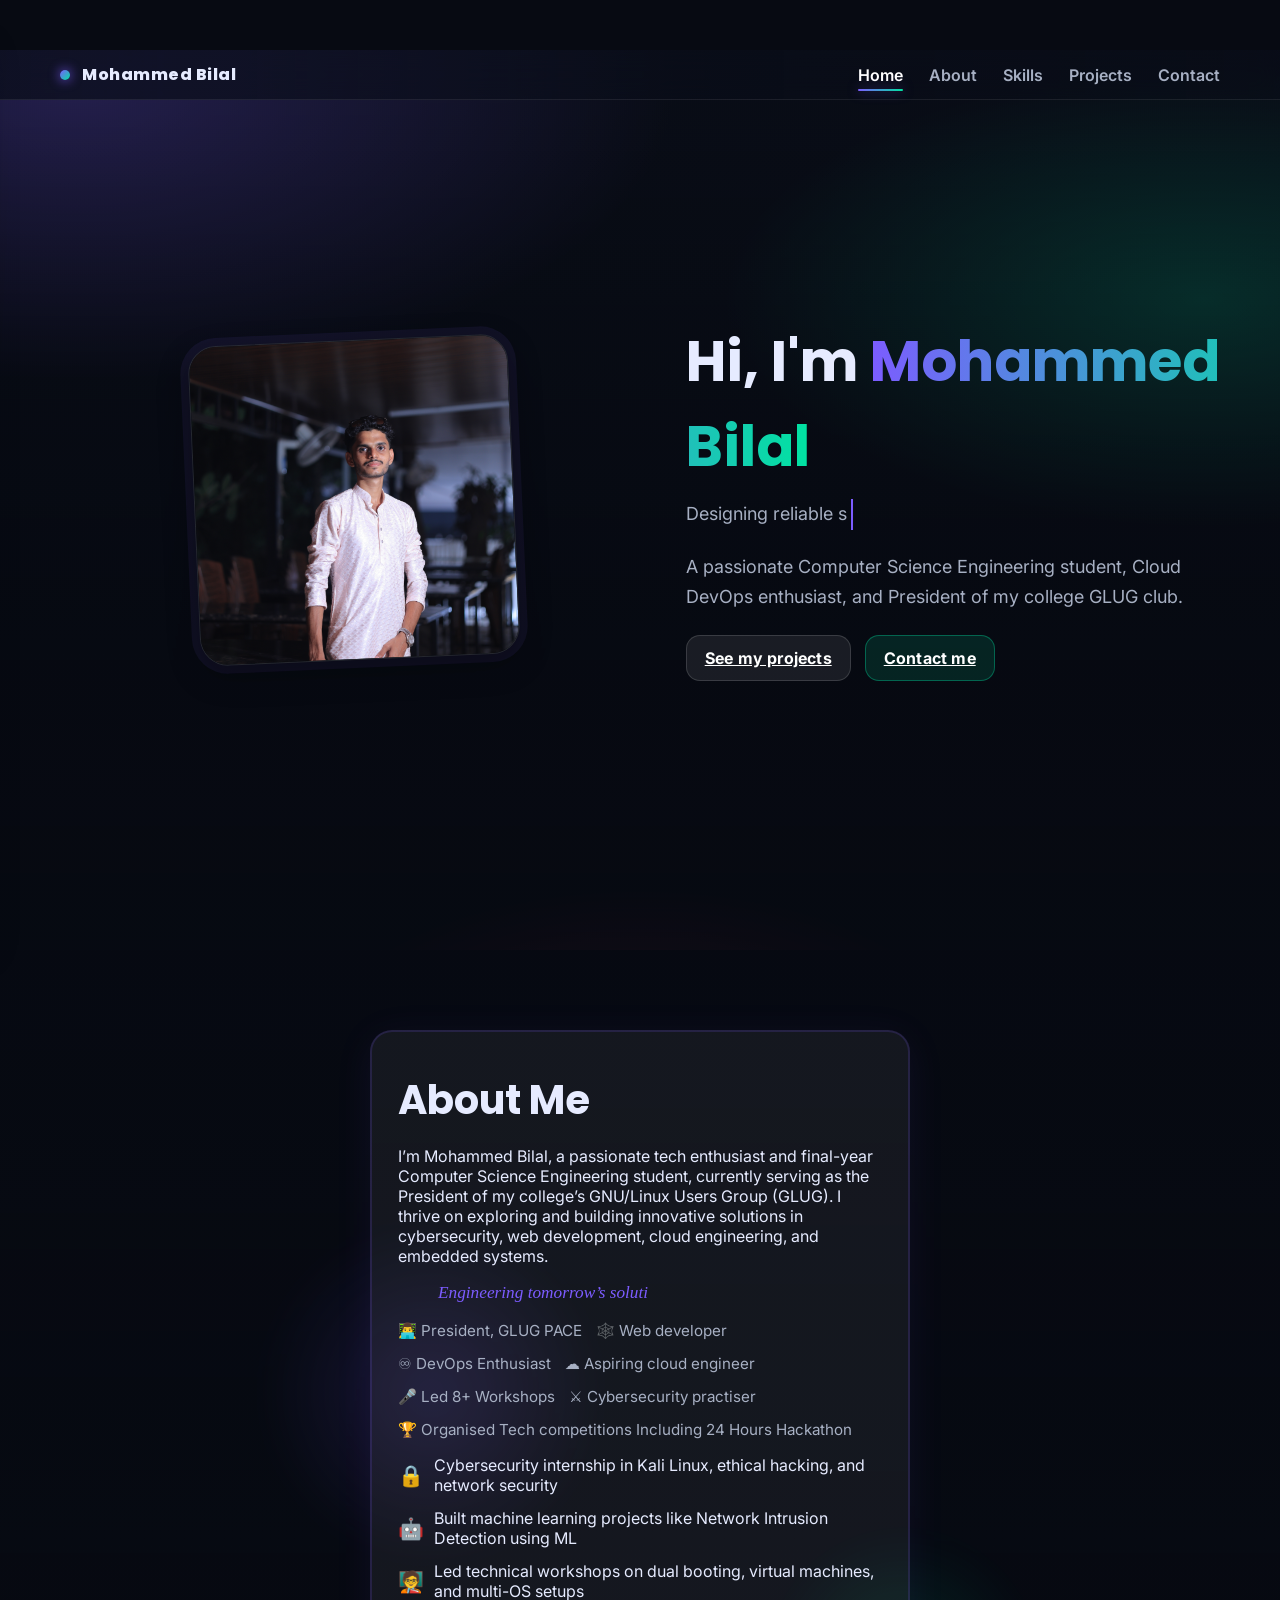
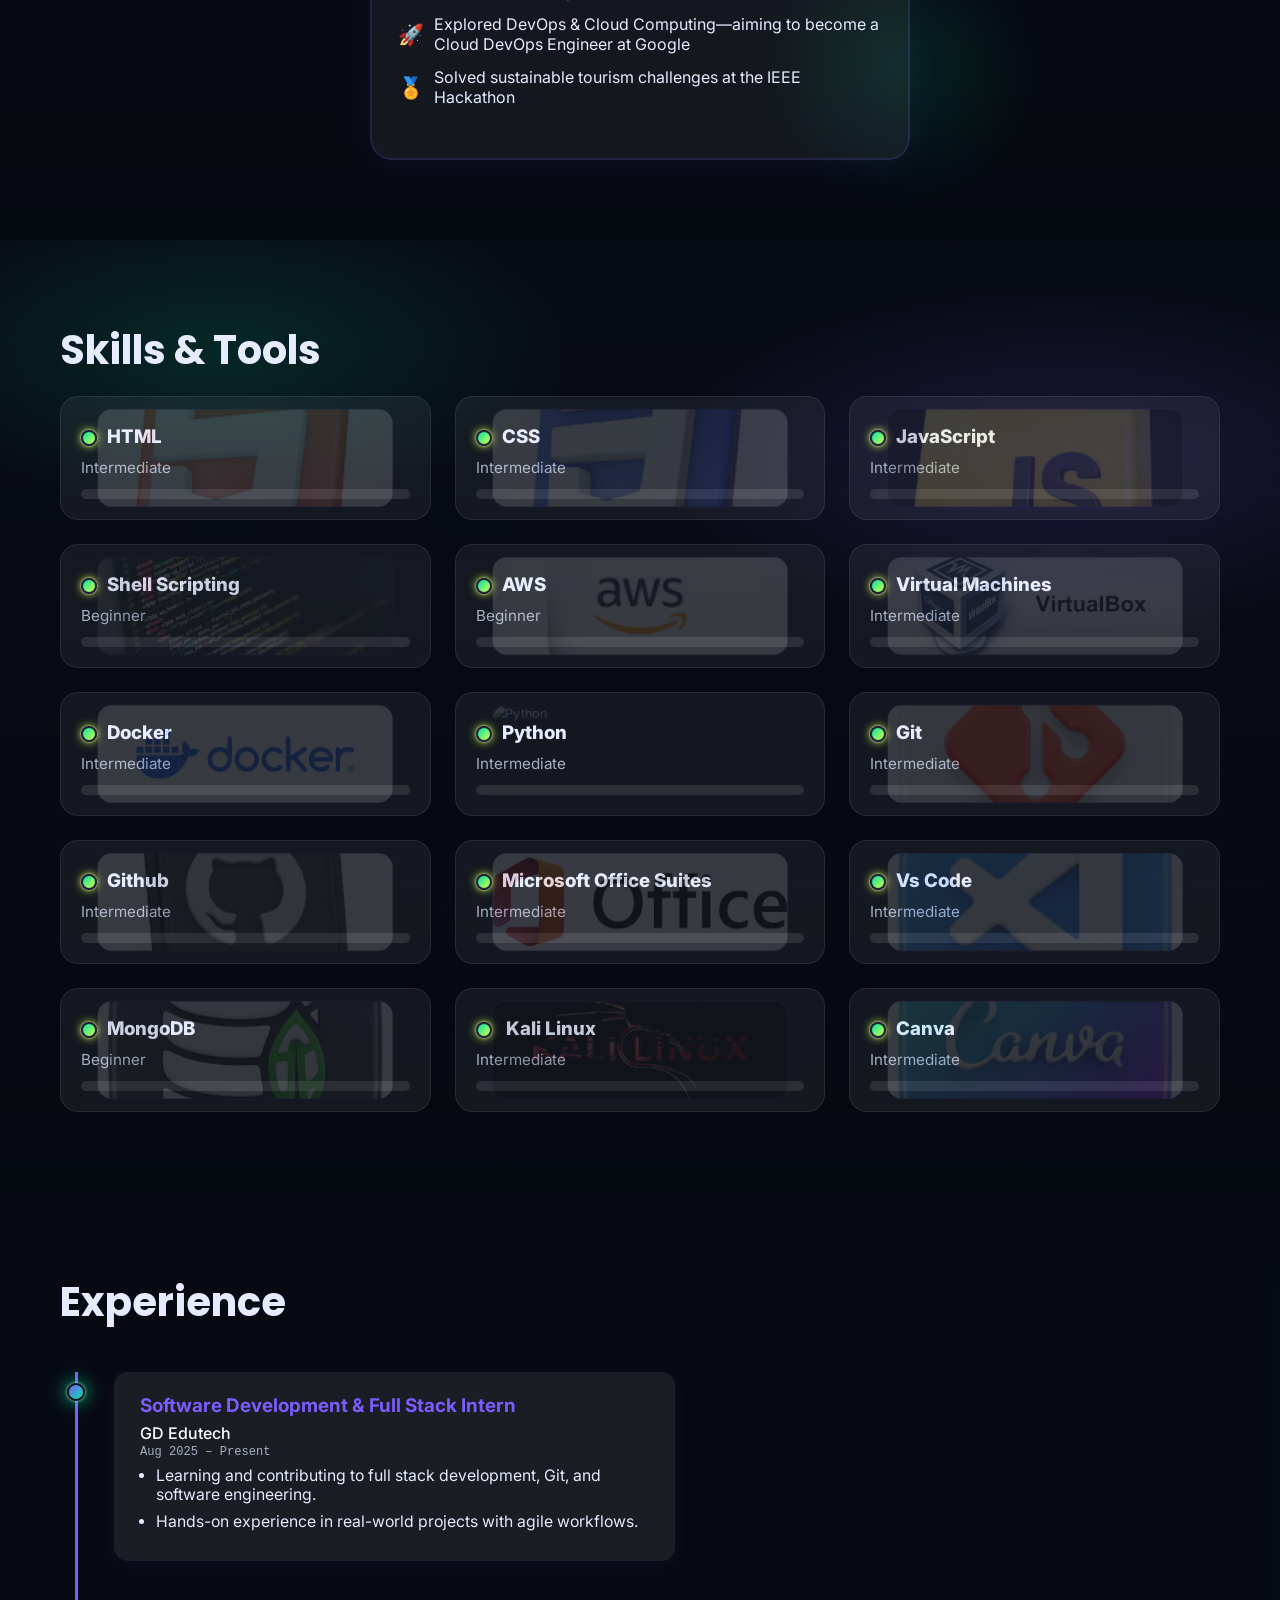
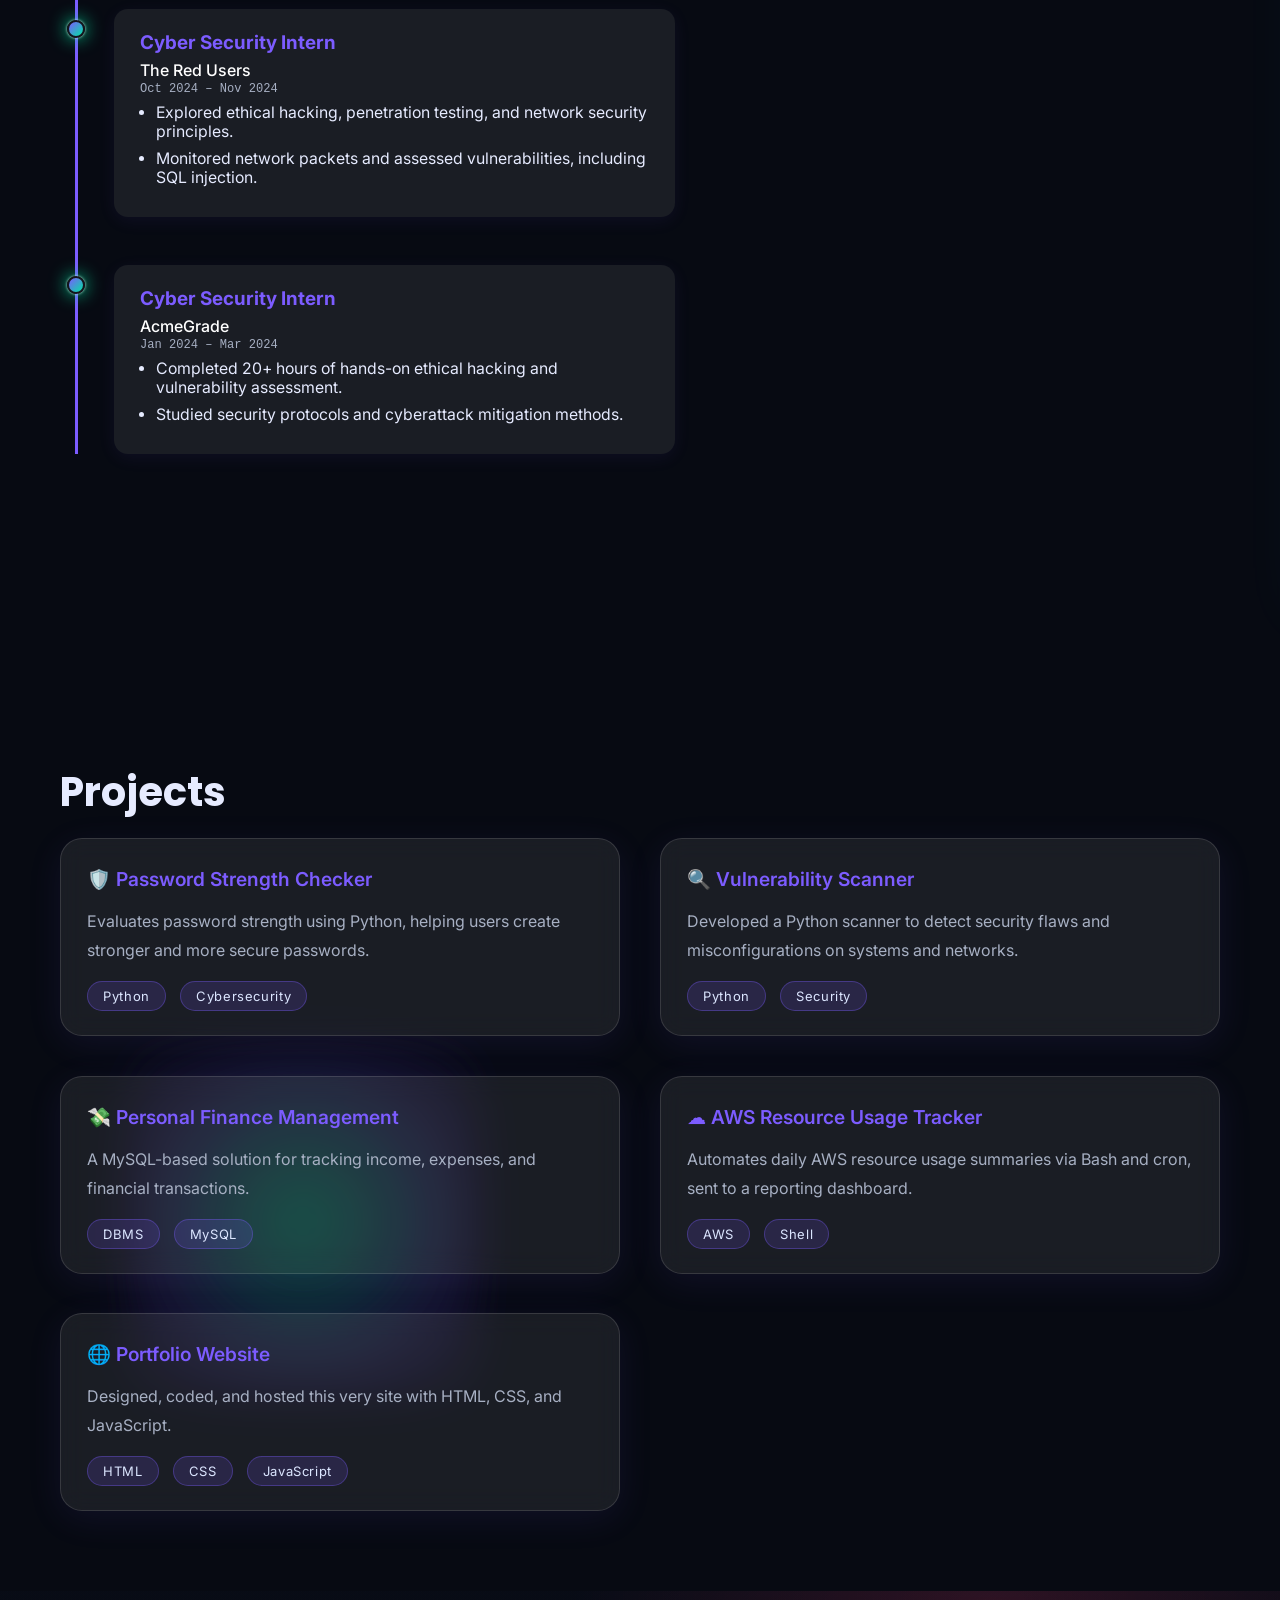
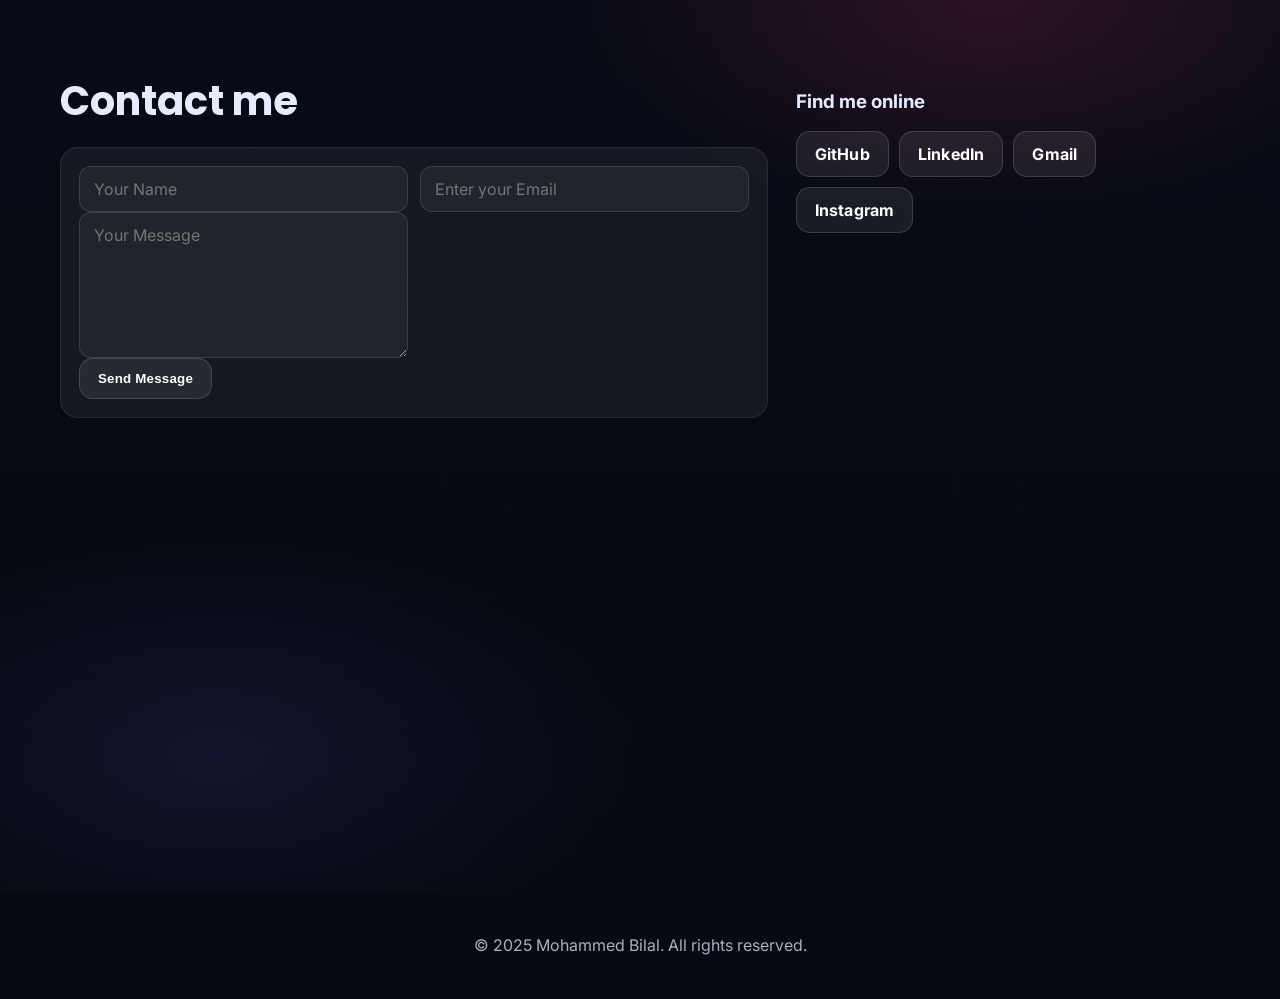
==== commit 47606961: "enhanced experience and project sections" ====
--- a/index.html
+++ b/index.html
@@ -13,18 +13,33 @@
 </head>
 <body>
   <!-- Header -->
-  <header class="site-header">
-    <nav class="nav">
-      <div class="brand"><span class="dot"></span> Mohammed&nbsp;Bilal</div>
-      <div class="links">
-        <a href="#hero">Home</a>
-        <a href="#about">About</a>
-        <a href="#skills">Skills</a>
-        <a href="#projects">Projects</a>
-        <a href="#contact">Contact</a>
-      </div>
-    </nav>
-  </header>
+<header class="site-header">
+  <nav class="nav">
+    <div class="brand"><span class="dot"></span> Mohammed&nbsp;Bilal</div>
+    <div class="links">
+      <a href="#hero">Home</a>
+      <a href="#about">About</a>
+      <a href="#skills">Skills</a>
+      <a href="#projects">Projects</a>
+      <a href="#contact">Contact</a>
+    </div>
+    <!-- Hamburger (mobile only) -->
+    <div class="mobile-nav-toggle" id="mobileNavToggle">
+      <span></span>
+      <span></span>
+      <span></span>
+    </div>
+    <!-- Off-canvas mobile nav -->
+    <div class="mobile-nav" id="mobileNav">
+      <a href="#about">About</a>
+      <a href="#skills">Skills</a>
+      <a href="#experience">Experience</a>
+      <a href="#projects">Projects</a>
+      <a href="#contact">Contact</a>
+    </div>
+  </nav>
+</header>
+
 
   <!-- HERO -->
   <section id="hero" class="parallax hero">
@@ -92,11 +107,11 @@
   <section id="skills" class="parallax">
     <div class="bg"></div><div class="overlay"></div>
     <div class="container">
-      <h2 class="section-title">Skills</h2>
+      <h2 class="section-title">Skills & Tools</h2>
       <div class="grid">
 
         <div class="skill-card">
-          <h3>HTML</h3>
+          <h3><span class="skill-dot"></span>HTML</h3>
           <p class="proficiency-level">Intermediate</p>
           <div class="proficiency-bar">
             <div class="proficiency-fill" data-width ="75%"></div>
@@ -106,7 +121,7 @@
         
 
         <div class="skill-card">
-          <h3>CSS</h3>
+          <h3><span class="skill-dot"></span>CSS</h3>
           <p class="proficiency-level">Intermediate</p>
           <div class="proficiency-bar">
             <div class="proficiency-fill" data-width ="65%"></div>
@@ -116,7 +131,7 @@
         
 
         <div class="skill-card">
-          <h3>JavaScript</h3>
+          <h3><span class="skill-dot"></span>JavaScript</h3>
           <p class="proficiency-level">Intermediate</p>
           <div class="proficiency-bar">
             <div class="proficiency-fill" data-width ="50%"></div>
@@ -126,7 +141,7 @@
         
         
         <div class="skill-card">
-          <h3>Shell Scripting</h3>
+          <h3><span class="skill-dot"></span>Shell Scripting</h3>
           <p class="proficiency-level">Beginner</p>
           <div class="proficiency-bar">
             <div class="proficiency-fill" data-width ="35%""></div>
@@ -136,7 +151,7 @@
         
 
         <div class="skill-card">
-          <h3>AWS</h3>
+          <h3><span class="skill-dot"></span>AWS</h3>
           <p class="proficiency-level">Beginner</p>
           <div class="proficiency-bar">
             <div class="proficiency-fill" data-width ="40%"></div>
@@ -145,7 +160,7 @@
         </div>
         
         <div class="skill-card">
-          <h3>Virtual Machines</h3>
+          <h3><span class="skill-dot"></span>Virtual Machines</h3>
           <p class="proficiency-level">Intermediate</p>
           <div class="proficiency-bar">
             <div class="proficiency-fill" data-width ="85%"></div>
@@ -155,7 +170,7 @@
         
 
         <div class="skill-card">
-          <h3>Docker</h3>
+          <h3><span class="skill-dot"></span>Docker</h3>
           <p class="proficiency-level">Intermediate</p>
           <div class="proficiency-bar">
             <div class="proficiency-fill" data-width ="40%"></div>
@@ -165,7 +180,7 @@
         
 
         <div class="skill-card">
-          <h3>Python</h3>
+          <h3><span class="skill-dot"></span>Python</h3>
           <p class="proficiency-level">Intermediate</p>
           <div class="proficiency-bar">
             <div class="proficiency-fill" data-width ="50%"></div>
@@ -174,7 +189,7 @@
         </div>
 
         <div class="skill-card">
-          <h3>Git</h3>
+          <h3><span class="skill-dot"></span>Git</h3>
           <p class="proficiency-level">Intermediate</p>
           <div class="proficiency-bar">
             <div class="proficiency-fill" data-width ="50%"></div>
@@ -183,7 +198,7 @@
         </div>
 
         <div class="skill-card">
-          <h3>Github</h3>
+          <h3><span class="skill-dot"></span>Github</h3>
           <p class="proficiency-level">Intermediate</p>
           <div class="proficiency-bar">
             <div class="proficiency-fill" data-width ="65%"></div>
@@ -192,7 +207,7 @@
         </div>
         
         <div class="skill-card">
-          <h3>Microsoft Office Suites</h3>
+          <h3><span class="skill-dot"></span>Microsoft Office Suites</h3>
           <p class="proficiency-level">Intermediate</p>
           <div class="proficiency-bar">
             <div class="proficiency-fill" data-width ="65%"></div>
@@ -201,7 +216,7 @@
         </div>
 
         <div class="skill-card">
-          <h3>Vs Code</h3>
+          <h3><span class="skill-dot"></span>Vs Code</h3>
           <p class="proficiency-level">Intermediate</p>
           <div class="proficiency-bar">
             <div class="proficiency-fill" data-width ="75%"></div>
@@ -210,7 +225,7 @@
         </div>
 
         <div class="skill-card">
-          <h3>MongoDB</h3>
+          <h3><span class="skill-dot"></span>MongoDB</h3>
           <p class="proficiency-level">Beginner</p>
           <div class="proficiency-bar">
             <div class="proficiency-fill" data-width ="30%"></div>
@@ -219,7 +234,7 @@
         </div>
 
         <div class="skill-card">
-          <h3> Kali Linux</h3>
+          <h3><span class="skill-dot"></span> Kali Linux</h3>
           <p class="proficiency-level">Intermediate</p>
           <div class="proficiency-bar">
             <div class="proficiency-fill" style="width: 65%;"></div>
@@ -228,7 +243,7 @@
         </div>
 
         <div class="skill-card">
-          <h3>Canva</h3>
+          <h3><span class="skill-dot"></span>Canva</h3>
           <p class="proficiency-level">Intermediate</p>
           <div class="proficiency-bar">
             <div class="proficiency-fill" data-width ="75%"></div>
@@ -241,59 +256,131 @@
   </section>
   
 
-  <!-- PROJECTS / EXPERIENCE -->
-  <section id="projects" class="parallax">
-    <div class="bg"></div><div class="overlay"></div>
-    <div class="container">
-      <h2 class="section-title">Experiences & Projects</h2>
-      <div class="cards">
-        <article class="project">
-          <div class="thumb"></div>
-          <div class="content">
-            <h3>Network Intrusion Detection using ML</h3>
-            <p class="lead">ML-based anomaly and classification model for network security threat detection.</p>
-            <span class="tag">Python</span><span class="tag">Scikit-Learn</span><span class="tag">Security</span>
-          </div>
-          <div class="actions">
-            <a class="btn" href="#" target="_blank">View Project</a>
-          </div>
-        </article>
-        <article class="project">
-          <div class="thumb"></div>
-          <div class="content">
-            <h3>Personal Finance Management</h3>
-            <p class="lead">Track income and expenses with clean dashboards and exportable reports.</p>
-            <span class="tag">React</span><span class="tag">Charts</span><span class="tag">PWA</span>
-          </div>
-          <div class="actions">
-            <a class="btn" href="#" target="_blank">View Project</a>
-          </div>
-        </article>
-        <article class="project">
-          <div class="thumb"></div>
-          <div class="content">
-            <h3>Web Development Works</h3>
-            <p class="lead">Multiple responsive websites delivered to spec with attention to UX details.</p>
-            <span class="tag">HTML</span><span class="tag">CSS</span><span class="tag">JS</span>
-          </div>
-          <div class="actions">
-            <a class="btn" href="#" target="_blank">View Project</a>
-          </div>
-        </article>
-        <article class="project">
-          <div class="thumb"></div>
-          <div class="content">
-            <h3>IoT-Based Research Prototypes</h3>
-            <p class="lead">Designed and built IoT solutions for experimentation and learning.</p>
-            <span class="tag">IoT</span><span class="tag">Embedded</span>
-          </div>
-          <div class="actions">
-            <a class="btn" href="#" target="_blank">View Project</a>
-          </div>
-        </article>
+  <section id="experience" class="parallax">
+    <div class="exp-neon-right"></div>
+    <div class="container reveal">
+      <h2 class="section-title">Experience</h2>
+      <div class="timeline">
+  
+        <!-- 1. GD Edutech -->
+        <div class="timeline-item">
+          <div class="timeline-dot"></div>
+          <div class="timeline-content">
+            <h3>Software Development & Full Stack Intern</h3>
+            <span class="timeline-place">GD Edutech</span>
+            <span class="timeline-date">Aug 2025 – Present</span>
+            <ul>
+              <li>Learning and contributing to full stack development, Git, and software engineering.</li>
+              <li>Hands-on experience in real-world projects with agile workflows.</li>
+            </ul>
+          </div>
+        </div>
+  
+        <!-- 2. The Red Users -->
+        <div class="timeline-item">
+          <div class="timeline-dot"></div>
+          <div class="timeline-content">
+            <h3>Cyber Security Intern</h3>
+            <span class="timeline-place">The Red Users</span>
+            <span class="timeline-date">Oct 2024 – Nov 2024</span>
+            <ul>
+              <li>Explored ethical hacking, penetration testing, and network security principles.</li>
+              <li>Monitored network packets and assessed vulnerabilities, including SQL injection.</li>
+            </ul>
+          </div>
+        </div>
+  
+        <!-- 3. AcmeGrade -->
+        <div class="timeline-item">
+          <div class="timeline-dot"></div>
+          <div class="timeline-content">
+            <h3>Cyber Security Intern</h3>
+            <span class="timeline-place">AcmeGrade</span>
+            <span class="timeline-date">Jan 2024 – Mar 2024</span>
+            <ul>
+              <li>Completed 20+ hours of hands-on ethical hacking and vulnerability assessment.</li>
+              <li>Studied security protocols and cyberattack mitigation methods.</li>
+            </ul>
+          </div>
+        </div>
+  
+        <!-- Add more timeline items here for future roles if needed -->
+  
       </div>
     </div>
   </section>
+  
+  
+  <!--projects-->
+
+<section id="projects" class="parallax">
+  <div class="projects-glow"></div>
+  <div class="projects-glow2"></div>
+  <div class="container reveal">
+    <h2 class="section-title">Projects</h2>
+    <div class="cards">
+
+      <!-- Project: Password Strength Checker -->
+      <article class="project">
+        <div class="thumb"></div>
+        <div class="content">
+          <h3>🛡️ Password Strength Checker</h3>
+          <p class="lead">Evaluates password strength using Python, helping users create stronger and more secure passwords.</p>
+          <span class="tag">Python</span>
+          <span class="tag">Cybersecurity</span>
+        </div>
+      </article>
+
+      <!-- Project: Vulnerability Scanner -->
+      <article class="project">
+        <div class="thumb"></div>
+        <div class="content">
+          <h3>🔍 Vulnerability Scanner</h3>
+          <p class="lead">Developed a Python scanner to detect security flaws and misconfigurations on systems and networks.</p>
+          <span class="tag">Python</span>
+          <span class="tag">Security</span>
+        </div>
+      </article>
+
+      <!-- Project: Personal Finance Management -->
+      <article class="project">
+        <div class="thumb"></div>
+        <div class="content">
+          <h3>💸 Personal Finance Management</h3>
+          <p class="lead">A MySQL-based solution for tracking income, expenses, and financial transactions.</p>
+          <span class="tag">DBMS</span>
+          <span class="tag">MySQL</span>
+        </div>
+      </article>
+
+      <!-- Project: AWS Resource Usage Tracker -->
+      <article class="project">
+        <div class="thumb"></div>
+        <div class="content">
+          <h3>☁️ AWS Resource Usage Tracker</h3>
+          <p class="lead">Automates daily AWS resource usage summaries via Bash and cron, sent to a reporting dashboard.</p>
+          <span class="tag">AWS</span>
+          <span class="tag">Shell</span>
+        </div>
+      </article>
+
+      <!-- Project: Portfolio Website -->
+      <article class="project">
+        <div class="thumb"></div>
+        <div class="content">
+          <h3>🌐 Portfolio Website</h3>
+          <p class="lead">Designed, coded, and hosted this very site with HTML, CSS, and JavaScript.</p>
+          <span class="tag">HTML</span>
+          <span class="tag">CSS</span>
+          <span class="tag">JavaScript</span>
+        </div>
+      </article>
+
+    </div>
+  </div>
+</section>
+
+  
 
   <!-- CONTACT -->
   <section id="contact" class="parallax">
@@ -328,5 +415,28 @@
     <p>© 2025 Mohammed Bilal. All rights reserved.</p>
   </footer>
   <script src="script.js"></script>
+  <script src="https://cdn.jsdelivr.net/npm/smoothscroll-polyfill@0.4.4/dist/smoothscroll.min.js"></script>
+<script>
+  smoothscroll.polyfill();
+
+const navToggle = document.getElementById('mobileNavToggle');
+const mobileNav = document.getElementById('mobileNav');
+
+navToggle.addEventListener('click', () => {
+  navToggle.classList.toggle('open');
+  mobileNav.classList.toggle('open');
+});
+
+// Optionally close nav when link clicked (improves UX)
+document.querySelectorAll('.mobile-nav a').forEach(link => {
+  link.addEventListener('click', () => {
+    navToggle.classList.remove('open');
+    mobileNav.classList.remove('open');
+  });
+});
+
+
+</script>
+
 </body>
 </html>
--- a/style.css
+++ b/style.css
@@ -435,6 +435,7 @@
 .skill-card h3 {
   margin: 8px 0 8px;
   font-weight: 800;
+  
 }
 
 /* Skill card description color */
@@ -513,71 +514,358 @@
   /* width is controlled by JS */
 }
 
+
+
+.skill-dot {
+  display: inline-block;
+  vertical-align: middle;
+  width: 16px;
+  height: 16px;
+  margin-right: 10px;
+  border-radius: 50%;
+  background: linear-gradient(135deg, #00e3a1, #d3ff4e);
+  box-shadow: 0 0 8px #d3ff4e, 0 0 2px #fff;
+  border: 2px solid #22243c;
+  flex-shrink: 0;
+}
+
+
 /*========================================
 =            Projects / Experience       =
 ========================================*/
-/* Projects section background with overlay */
-#projects .bg {
+
+
+
+#experience {
+  position: relative;
+  overflow: hidden;
+  z-index: 1;
+  min-width: 100vh;
+  padding-bottom: 100px;
+}
+
+/* Your animated, wavy, or styled BG */
+/*.exp-bg-waves {
+  position: fixed; /* Key: fixes background to the viewport! 
+  top: 0;
+  left: 0;
+  width: 100vw;
+  height: 100vh;
+  z-index: 0;
+  pointer-events: none;
+  opacity: 0.2;
   background:
-    linear-gradient(180deg,#0a0f1e,#0b1126),
-    url('https://images.unsplash.com/photo-1498050108023-c5249f4df085?q=80&w=1600&auto=format&fit=crop') center/cover fixed;
-  mix-blend-mode: lighten;
-  opacity: .8;
-}
-
-/* Projects grid */
+    radial-gradient(circle at 15% 30%, #7c5cff33 0vw, transparent 32vw),
+    radial-gradient(circle at 70% 15%, #00e3a144 0vw, transparent 24vw),
+    radial-gradient(ellipse at 15% 65%, #00e3a17a 0vw, transparent 40vw),
+    linear-gradient(120deg, #070a12 80%, #0f1130 100%);
+  mask-image: repeating-linear-gradient(135deg, #000 0px 8vw, transparent 12vw 16vw);
+}
+  
+  /* Keeps the background visually "locked" when scrolling */
+
+
+/* Right-side vertical neon pillar (subtle, blended) */
+.exp-neon-right {
+position: absolute;
+top:6%;
+right:-40px; /*slightly offscreen to blend with edge*/
+width:18px; /* pillar thickness*/
+height: 88%;
+z-index: 0; /*behind content */
+pointer-events: none;
+opacity: 0.55; /*overall subtlety */
+
+/* Core neon gradient */
+background: linear-gradient(
+180deg,
+rgba(0, 210, 255, 0.00) 0%,
+rgba(0, 210, 255, 0.35) 15%,
+rgba(0, 227, 161, 0.45) 50%,
+rgba(0, 210, 255, 0.35) 85%,
+rgba(0, 210, 255, 0.00) 100%
+);
+
+/* Soft inner glow + outer diffusion via pseudo elements */
+box-shadow:
+0 0 22px rgba(0, 210, 255, 0.35),
+0 0 60px rgba(0, 210, 255, 0.20);
+
+/* Subtle glass edge to integrate with dark bg */
+border-radius: 20px;
+backdrop-filter: blur(2px);
+-webkit-backdrop-filter: blur(2px);
+}
+
+/* Slight halo spread to blend into background */
+.exp-neon-right::before {
+content: "";
+position: absolute;
+inset: -80px -110px; / spreads glow horizontally into bg */
+background:radial-gradient(
+60% 100% at 50% 50%,
+rgba(0, 210, 255, 0.10) 0%,
+rgba(0, 227, 161, 0.08) 35%,
+rgba(0, 210, 255, 0.05) 60%,
+transparent 100%
+);
+filter:blur(18px);
+z-index: -1;
+opacity: 0.65;
+pointer-events: none;
+}
+
+/* Very soft moving shimmer for life (optional; disable if you want 100% static) */
+.exp-neon-right::after {
+content: "";
+position: absolute;
+left: 2px;
+top: -6%;
+width: 14px;
+height: 20%;
+background: linear-gradient(180deg, rgba(255,255,255,0.08), rgba(255,255,255,0));
+border-radius: 14px;
+filter: blur(2px);
+animation: neonShimmer 6s ease-in-out infinite alternate;
+opacity: 0.35;
+}
+
+@keyframes neonShimmer {
+0% { transform: translateY(0); }
+100% { transform: translateY(420%); }
+}
+
+/* Ensure content sits above the background neon */
+#experience > .container,
+#experience .timeline {
+position: relative;
+z-index: 2;
+}
+
+/* Responsive tuning: keep it visible but gentle */
+@media (max-width: 900px) {
+.exp-neon-right {
+right: -28px;
+width: 14px;
+opacity: 0.45;
+height: 86%;
+}
+.exp-neon-right::before {
+inset: -60px -80px;
+opacity: 0.48;
+}
+}
+
+@media (max-width: 600px) {
+.exp-neon-right {
+right: -20px;
+width: 12px;
+height: 82%;
+opacity: 0.40;
+}
+.exp-neon-right::before {
+inset: -40px -60px;
+opacity: 0.42;
+}
+}
+
+@media (max-width: 900px){
+  .exp-bg-waves{
+    opacity: 0.15;
+    background-size:150vw 120vh; /* Make gradients stretch further for tablets */
+  }
+}
+@media (max-width: 600px) {
+  .exp-bg-waves {
+    opacity: 0.2;               /* Keep visible but very light for readability */
+    background-size: 200vw 150vh; /* Gradients extend further; adjust as you prefer */
+    left: -30vw;                  /* Nudge to keep art aligned on mobile */
+  }
+}
+
+
+#experience > .container, #experience .timeline {
+  position: relative;
+  z-index: 2;
+}
+
+@media (max-width: 900px) {
+  .experience-3d-art {
+    display: none; /* Hide on mobile for space */
+  }
+}
+@media (max-width: 900px) {
+  .exp-bg-waves {
+    display: none;
+  }
+}
+
+
+.timeline {
+  position: relative;
+  margin: 40px auto 0 15px;
+  border-left: 3px solid var(--accent);
+  max-width: 600px;
+  z-index: 2;
+  background: transparent;
+}
+
+.timeline-item {
+  position: relative;
+  margin-bottom: 48px;
+}
+
+.timeline-dot {
+  position: absolute;
+  left: -11px;
+  top: 0.7em;
+  width: 18px;
+  height: 18px;
+  background: linear-gradient(135deg, var(--accent), var(--accent-2));
+  border-radius: 50%;
+  box-shadow: 0 0 18px var(--accent-2), 0 0 3px #fff;
+  border: 2.5px solid #13151c;
+  z-index: 2;
+}
+
+.timeline-content {
+  margin-left: 36px;
+  background: rgba(255,255,255,0.08);
+  border-radius: 14px;
+  padding: 22px 26px;
+  box-shadow: 0 4px 18px rgba(124,92,255,.07);
+  position: relative;
+}
+
+.timeline-content h3 {
+  margin: 0 0 6px 0;
+  font-size: 1.18em;
+  color: var(--accent);
+  font-weight: 700;
+}
+.timeline-place {
+  display: block;
+  font-size: 1em;
+  color: #fff;
+  font-weight: 500;
+  margin-bottom: 2px;
+}
+.timeline-date {
+  display: block;
+  font-size: 0.93em;
+  color: var(--muted);
+  margin-bottom: 7px;
+  font-family: monospace;
+}
+.timeline-content ul {
+  margin: 0;
+  padding-left: 16px;
+  color: #e6ebff;
+  font-size: 0.99em;
+}
+.timeline-content li {
+  margin-bottom: 8px;
+}
+
+
+/*projects style*/
+
+
+.projects-glow, .projects-glow2 {
+    position: absolute;
+    bottom: 0;
+    top: 40%;
+    left: 10%;
+    right:15%;
+    width: 350px;
+    height: 350px;
+    background: radial-gradient(circle, #00e3a144 0%, #7c5cff20 60%, transparent 100%);
+    filter: blur(20px);
+    opacity: 0.55;
+    z-index: 0;
+    pointer-events: none;
+  
+}
+
+/* Glassy project slab effect with animated gradient edge on hover */
+.project {
+  grid-column: span 6;
+  background: rgba(255,255,255,0.08);
+  border-radius: 22px;
+  border: 1.5px solid rgba(255,255,255,0.13);
+  box-shadow: 0 8px 36px rgba(124,92,255,0.085);
+  backdrop-filter: blur(12px);
+  -webkit-backdrop-filter: blur(12px);
+  transition: 
+    transform 0.38s cubic-bezier(.42,1.44,.32,.97),
+    box-shadow 0.38s;
+  will-change: transform;
+  position: relative;
+  overflow: hidden;
+}
+
+/* Scale up card and animate glowing edge on hover */
+.project:hover {
+  transform: scale(1.048);
+  box-shadow: 0 16px 56px rgba(124,92,255,0.19), 0 0 12px #00e3a1;
+  border-image-slice: 1;
+  border-width: 2.5px;
+
+  
+}
+
+/* Content styling */
+.project .content {
+  padding: 28px 26px 24px;
+}
+
+.project h3 {
+  margin: 0 0 11px 0;
+  font-size: 1.2rem;
+  font-weight: 600;
+  color: var(--accent);
+}
+
+/* Tags animation and highlight */
+.tag {
+  display: inline-block;
+  font-size: 13px;
+  padding: 6px 15px;
+  border-radius: 999px;
+  background: rgba(124,92,255,0.16);
+  border: 1.5px solid rgba(124,92,255,0.34);
+  margin-right: 10px;
+  color: #dce6ff;
+  letter-spacing: 0.05em;
+  transition: 
+    background 0.32s cubic-bezier(.42,1.44,.32,.97),
+    border-color 0.3s,
+    color 0.28s,
+    font-size 0.35s cubic-bezier(.42,1.44,.32,.97);
+}
+
+.project:hover .tag {
+  background: linear-gradient(90deg, #7c5cff, #00e3a1);
+  border-color: #7c5cff;
+  color: #fff;
+  font-size: 15px; /* smooth animation kicks in */
+}
+
+
 .cards {
   display: grid;
   grid-template-columns: repeat(12, 1fr);
-  gap: 18px;
-}
-
-/* Individual project card */
-.project {
-  grid-column: span 6;
-  background: var(--card);
-  border: 1px solid rgba(255,255,255,.08);
-  border-radius: 18px;
-  overflow: hidden;
-  position: relative;
-}
-
-/* Project thumbnail */
-.project .thumb {
-  height: 180px;
-  background: linear-gradient(135deg, rgba(124,92,255,.3), rgba(0,227,161,.18));
-}
-
-/* Project text content */
-.project .content {
-  padding: 18px 18px 22px;
-}
-.project h3 {
-  margin: 6px 0 8px;
-}
-
-/* Tags inside project cards */
-.tag {
-  display: inline-block;
-  font-size: 12px;
-  padding: 6px 10px;
-  border-radius: 999px;
-  background: rgba(255,255,255,.06);
-  border: 1px solid rgba(255,255,255,.12);
-  margin-right: 8px;
-}
-
-/* Project actions */
-.project .actions {
-  padding: 0 18px 18px;
-}
-
-/* Responsive project cards for smaller screens */
+  gap: 40px; /* increased gap from 24px to 36px */
+  position: relative;
+  z-index: 1;
+}
+
 @media (max-width: 900px) {
   .project {
     grid-column: span 12;
   }
 }
+
 
 /*========================================
 =               Contact                  =
@@ -676,3 +964,89 @@
   opacity: 1;
   transform: translateY(0);
 }
+
+
+/*responsive nav for mobile*/
+
+/* Hide default nav and show hamburger on mobile */
+@media (max-width: 800px) {
+  .nav  .links{
+    display: none;
+  }
+  .mobile-nav-toggle {
+    display: flex;
+  }
+}
+
+/* Hamburger button style */
+.mobile-nav-toggle {
+  width: 38px;
+  height: 38px;
+  flex-direction: column;
+  justify-content: center;
+  align-items: center;
+  cursor: pointer;
+  gap: 6px;
+  margin-left: 8px;
+  z-index: 101;
+  display: none; /* Hidden by default, shown only on mobile */
+}
+
+.mobile-nav-toggle span {
+  display: block;
+  height: 4px;
+  width: 28px;
+  background: linear-gradient(90deg, var(--accent), var(--accent-2));
+  border-radius: 2px;
+  transition: 0.3s;
+}
+
+/* Off-canvas mobile nav */
+.mobile-nav {
+  position: fixed;
+  top: 0;
+  left: -240px; /* hidden offscreen */
+  width: 220px;
+  height: 100vh;
+  background: rgba(16,18,32,0.96);
+  box-shadow: 4px 0 32px #0004;
+  display: flex;
+  flex-direction: column;
+  gap: 30px;
+  padding: 60px 26px 28px 26px;
+  z-index: 100;
+  transition: left 0.34s cubic-bezier(.52,1.44,.36,.96);
+}
+
+.mobile-nav a {
+  color: #fff;
+  font-weight: 600;
+  font-size: 1.2em;
+  text-decoration: none;
+  letter-spacing: 0.02em;
+  border-radius: 6px;
+  padding: 10px 5px;
+  transition: background 0.18s;
+}
+
+.mobile-nav a:hover {
+  background: rgba(124,92,255,0.12);
+  color: var(--accent);
+}
+
+/* Nav expanded (show) */
+.mobile-nav.open {
+  left: 0; /* Slide in! */
+}
+
+/* Animate hamburger into X when open */
+.mobile-nav-toggle.open span:nth-child(1) {
+  transform: rotate(45deg) translate(6px, 6px);
+}
+.mobile-nav-toggle.open span:nth-child(2) {
+  opacity: 0;
+}
+.mobile-nav-toggle.open span:nth-child(3) {
+  transform: rotate(-45deg) translate(6px, -6px);
+}
+
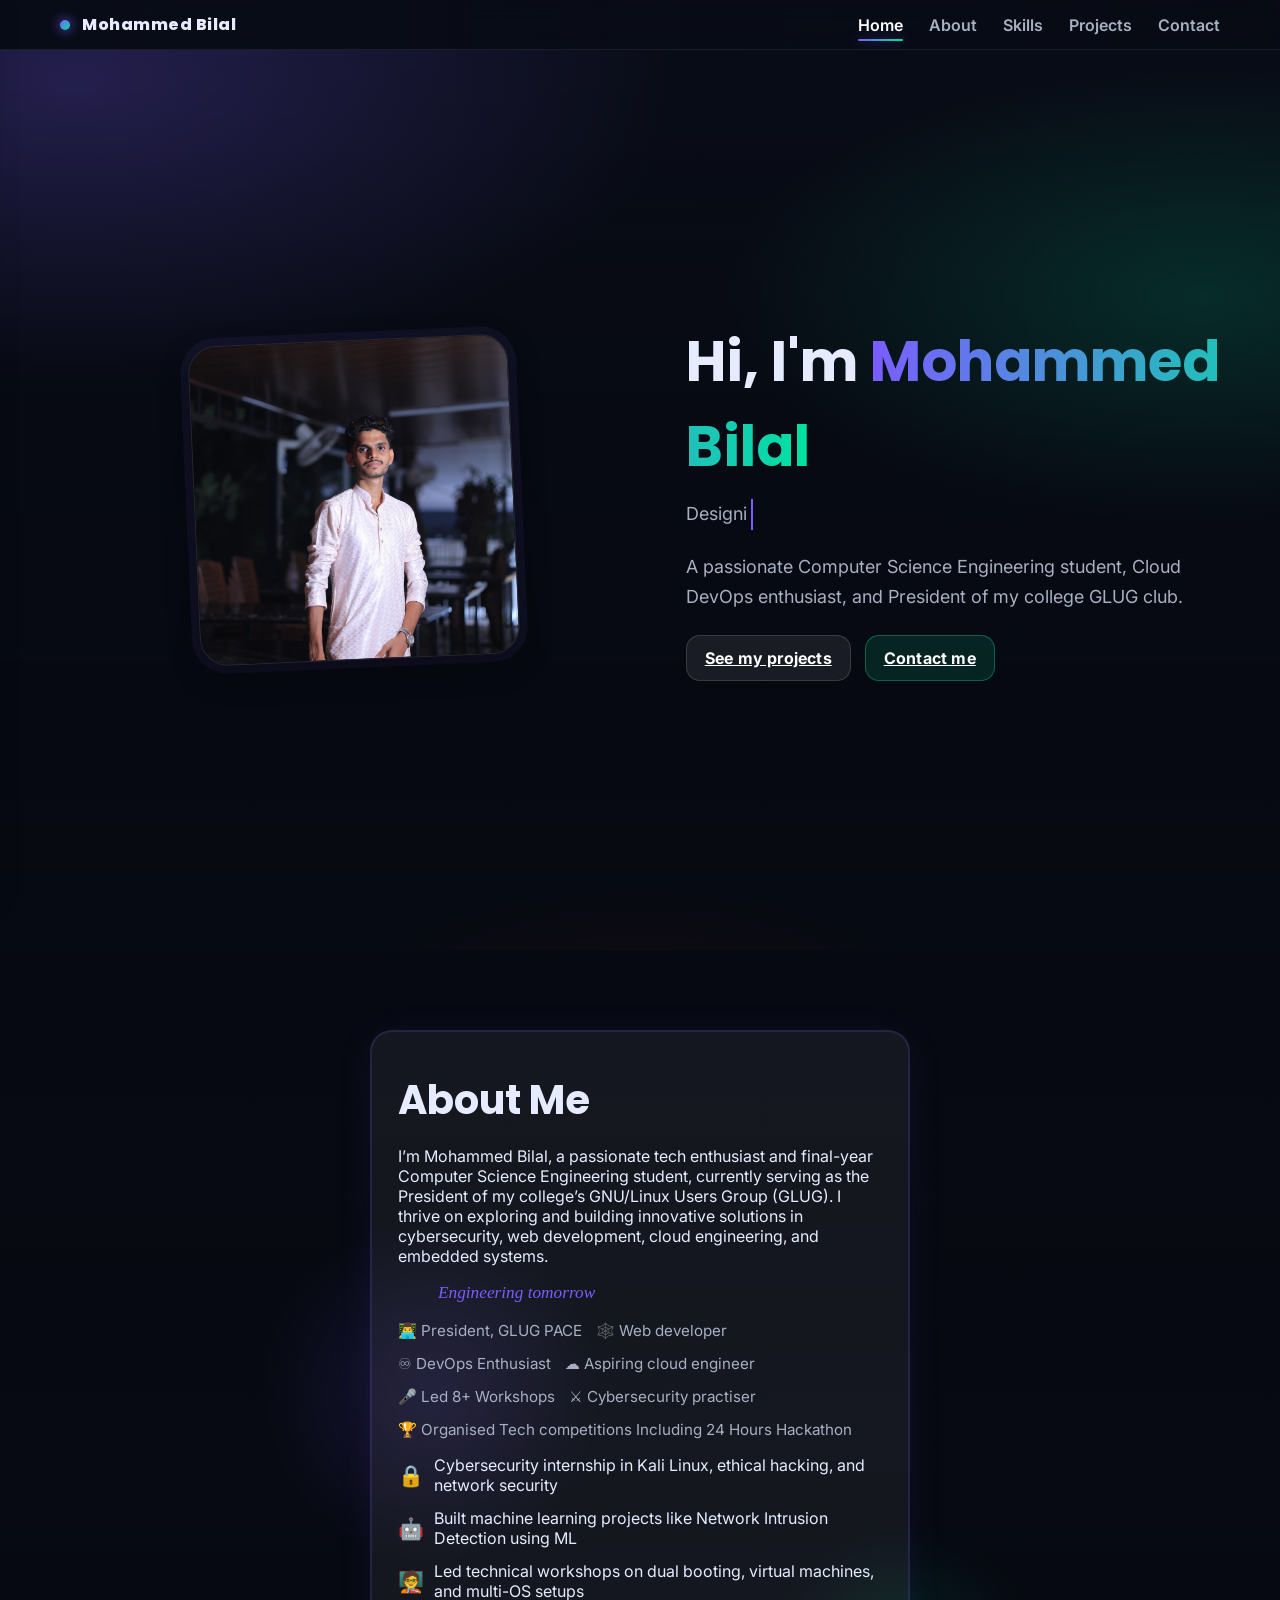
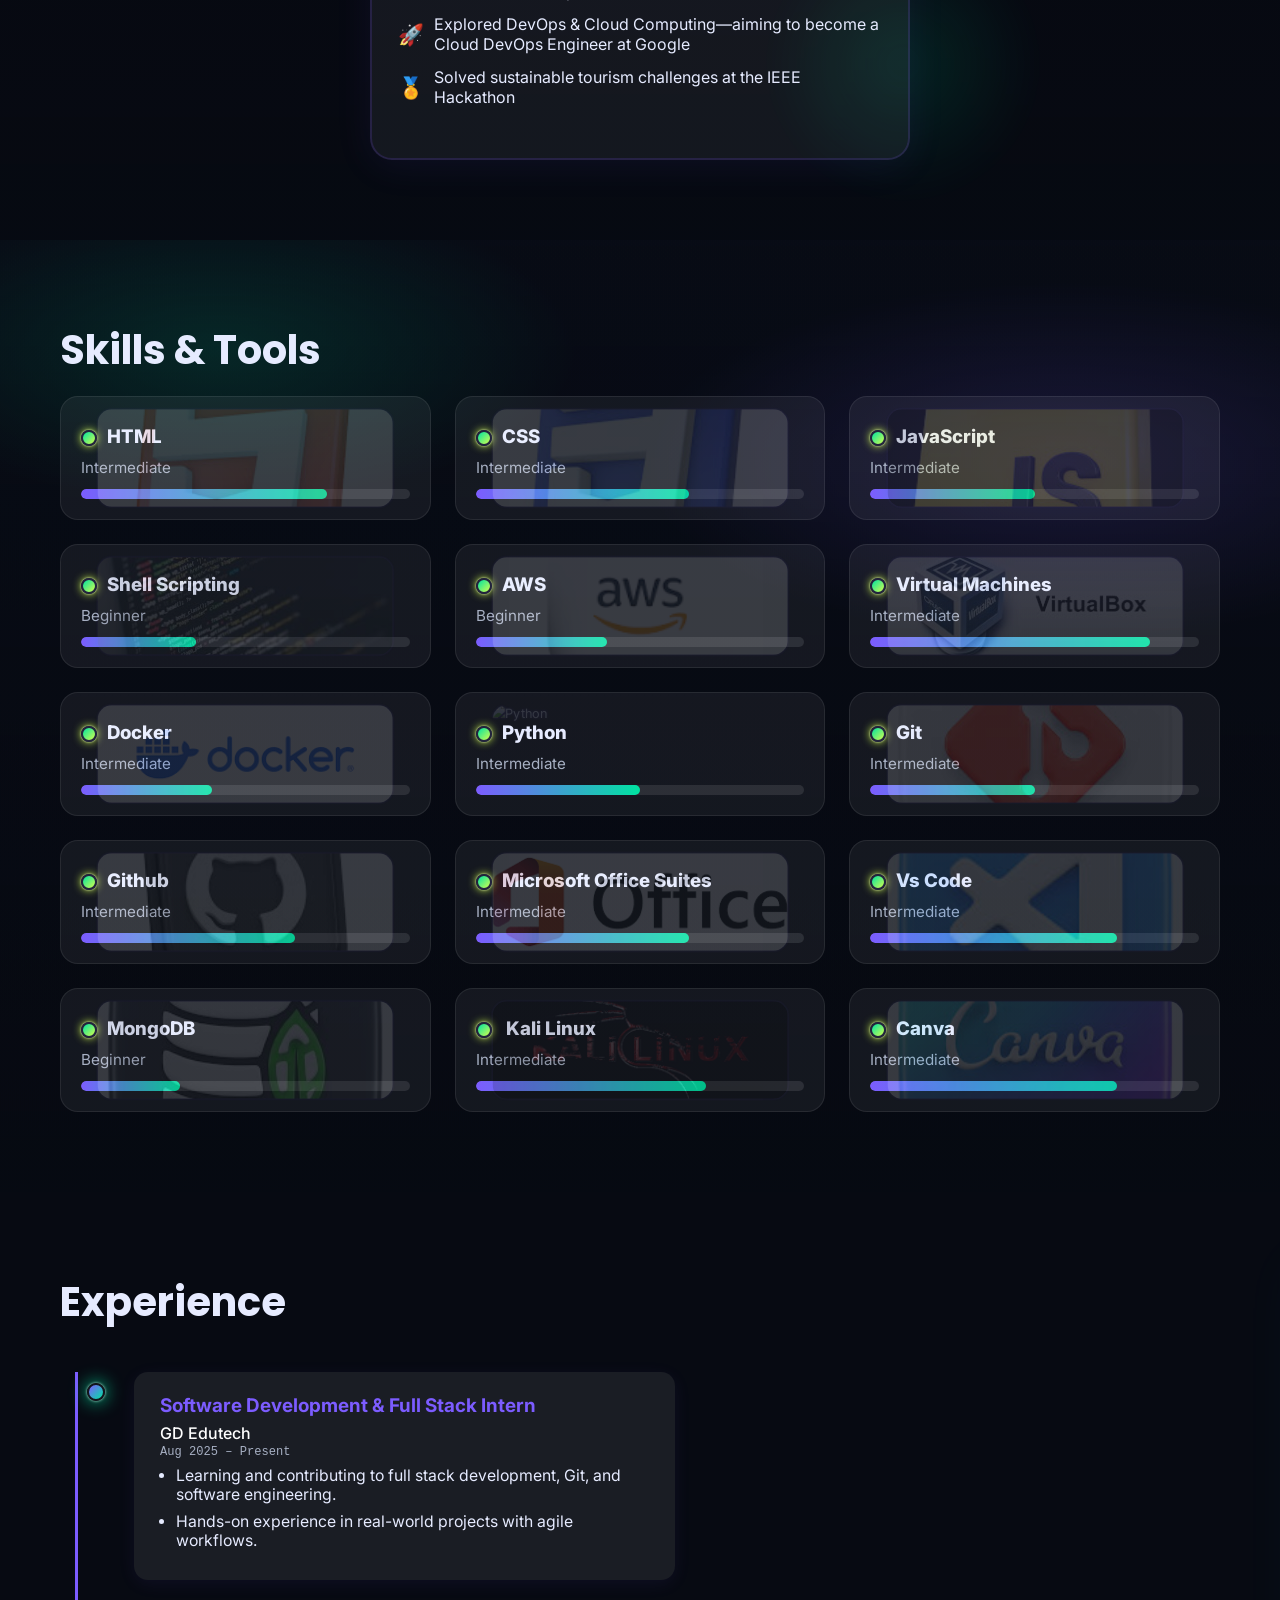
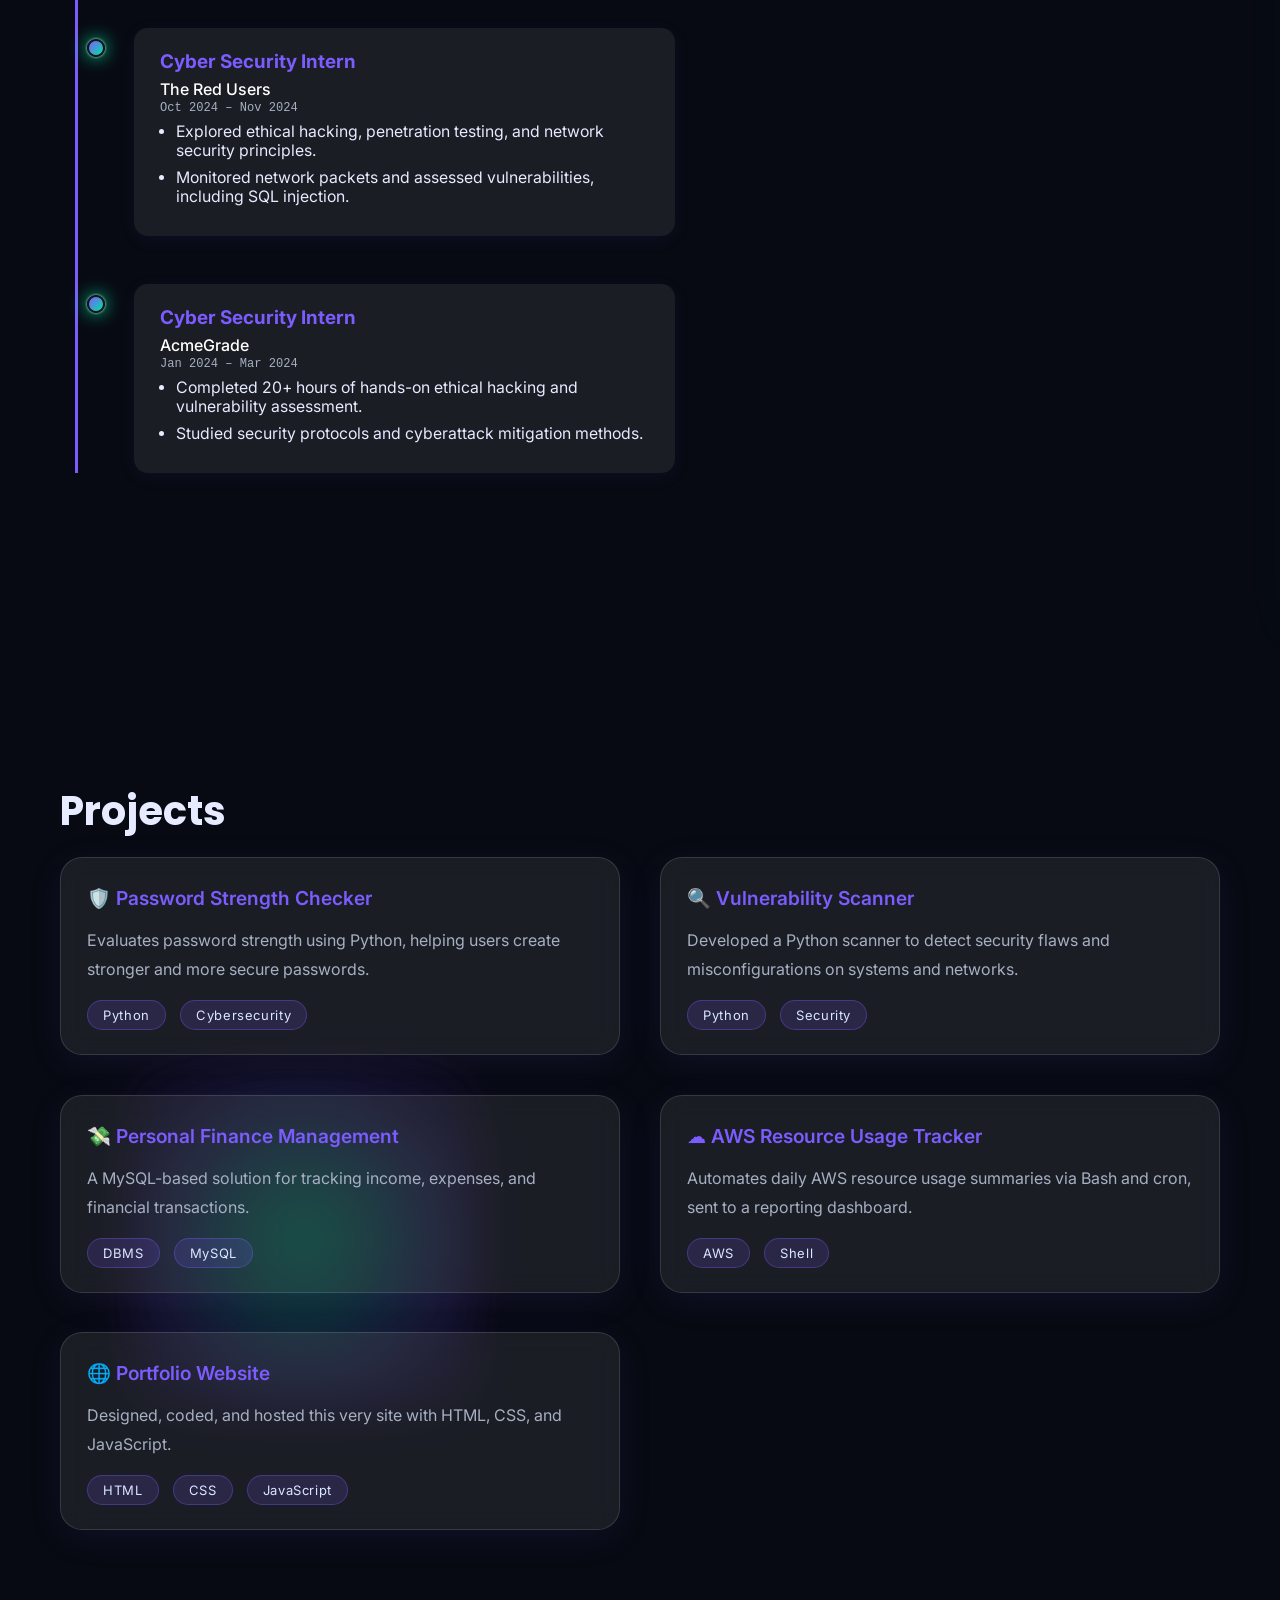
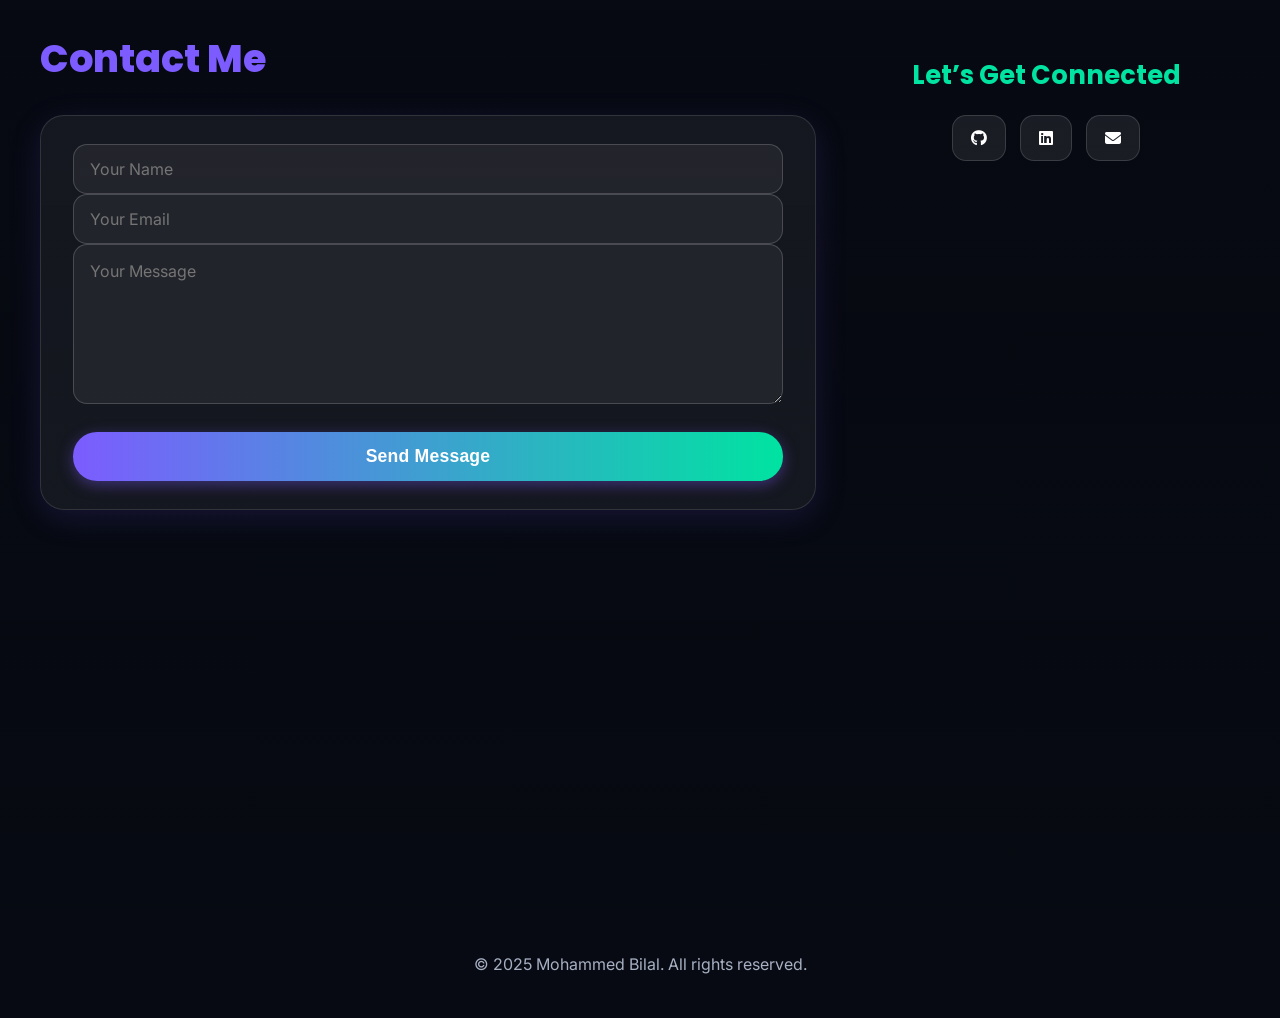
==== commit 9d44198e: "changes in contact session" ====
--- a/index.html
+++ b/index.html
@@ -7,6 +7,12 @@
   <!-- Fonts -->
   <link href="https://fonts.googleapis.com/css2?family=Inter:wght@300;400;600;800&family=Poppins:wght@400;600;800&display=swap" rel="stylesheet">
   <link rel="stylesheet" href="style.css">
+
+  <link rel="stylesheet" href="https://cdnjs.cloudflare.com/ajax/libs/font-awesome/6.4.0/css/all.min.css" integrity="sha512-pVUtb6KpuYz7Fn25R14ciD7bZJsZLAZ9SuNv/1V7Ro3vV+6hH84Z0dQI/HR2JlS74v6qaK0LMmXQGe58R6mXiw==" crossorigin="anonymous" referrerpolicy="no-referrer" />
+
+  <link rel="stylesheet" href="https://cdnjs.cloudflare.com/ajax/libs/font-awesome/6.4.0/css/all.min.css" crossorigin="anonymous" referrerpolicy="no-referrer" />
+
+
 
   <script src="https://unpkg.com/tsparticles@3/tsparticles.bundle.min.js"></script>
 
@@ -384,32 +390,39 @@
 
   <!-- CONTACT -->
   <section id="contact" class="parallax">
-    <div class="bg"></div><div class="overlay"></div>
+    <div class="bg"></div>
+    <div class="overlay"></div>
     <div class="container contact-wrap">
-      <div>
-        <h2 class="section-title">Contact me</h2>
-        <form class="contact-form">
-          <div class="row">
-            <input type="text" placeholder="Your Name" name="name" required />
-            <input type="email" placeholder="Enter your Email" name="email" required />
-          </div>
-          <div class="row">
-            <textarea name="message" placeholder="Your Message" rows="6" required></textarea>
-          </div>
+      <div class="contact-form-container">
+        <h2 class="section-title">Contact Me</h2>
+        <form class="contact-form" action="https://formspree.io/f/mzzvlvgl" method="POST">
+          <input type="text" name="name" placeholder="Your Name" required />
+          <input type="email" name="_replyto" placeholder="Your Email" required />
+          <textarea name="message" rows="5" placeholder="Your Message" required></textarea>
+          <input type="hidden" name="_next" value="https://mohdbilal.vercel.app/thanks.html" />
           <button class="btn" type="submit">Send Message</button>
         </form>
       </div>
-      <div>
-        <h3>Find me online</h3>
+      <div class="connect-info">
+        <h3>Let’s Get Connected</h3>
         <div class="socials">
-          <a class="btn" href="https://github.com" target="_blank">GitHub</a>
-          <a class="btn" href="https://linkedin.com" target="_blank">LinkedIn</a>
-          <a class="btn" href="mailto:mohmdbilal61@gmail.com" target="_blank">Gmail</a>
-          <a class="btn" href="https://instagram.com" target="_blank">Instagram</a>
-        </div>
+          <a class="btn" href="https://github.com/Bilal-x" target="_blank" rel="noopener" aria-label="GitHub">
+            <i class="fab fa-github"></i>
+          </a>
+          <a class="btn" href="https://www.linkedin.com/in/mbillu/" target="_blank" rel="noopener" aria-label="LinkedIn">
+            <i class="fab fa-linkedin"></i>
+          </a>
+          <a class="btn" href="mailto:mohmdbilal61@gmail.com" target="_blank" rel="noopener" aria-label="Email">
+            <i class="fas fa-envelope"></i>
+          </a>
+        </div>
+        
       </div>
     </div>
   </section>
+  
+  
+  
 
   <footer>
     <p>© 2025 Mohammed Bilal. All rights reserved.</p>
@@ -435,7 +448,6 @@
   });
 });
 
-
 </script>
 
 </body>
--- a/style.css
+++ b/style.css
@@ -31,8 +31,6 @@
   scroll-behavior: smooth;
 
   /* Section scrolling snap */
-  scroll-snap-type: y mandatory;
-  overscroll-behavior-y: none;
 }
 
 /*========================================
@@ -51,14 +49,16 @@
 }
 
 /* Hide header on scroll down */
-.site-header.hide-navbar {
+.site-header 
+.hide-navbar {
   transform: translateY(-100%);
   opacity: 0;
   pointer-events: none;
 }
 
 /* Show header on scroll up */
-.site-header.show-navbar {
+.site-header 
+.show-navbar {
   transform: translateY(0);
   opacity: 1;
   pointer-events: auto;
@@ -538,11 +538,101 @@
 
 #experience {
   position: relative;
-  overflow: hidden;
+  overflow-x: hidden;
   z-index: 1;
-  min-width: 100vh;
+  min-width: 100vw;
   padding-bottom: 100px;
-}
+  box-sizing: border-box;
+  padding-left: 10px;
+  padding-right: 10px;
+}
+
+@media (max-width: 900px) {
+  .timeline {
+    max-width: 100%;
+    margin: 0 auto;
+    padding-left: 20px; /* Create space for vertical line */
+    border-left: 3px solid var(--accent);
+  }
+  .timeline-item {
+    margin-bottom: 24px;
+  }
+
+  /* Timeline dot repositioned */
+  .timeline-dot {
+    left: 0;
+    width: 14px;
+    height: 14px;
+    top: 1em;
+    transform: translateX(-50%);
+    border-width: 2px;
+  }
+
+  /* Make timeline content full width with less padding */
+  .timeline-content {
+    margin-left: 30px;           /* Enough space so content doesn't overflow line */
+    padding: 16px 16px;
+    font-size: 0.9rem;          /* Scale text */
+    line-height: 1.3;
+    box-sizing: border-box;
+    border-radius: 14px;
+    box-shadow: 0 3px 12px rgba(124, 92, 255, 0.07);
+    overflow-wrap: break-word;  /* Prevent long words causing overflow */
+    word-wrap: break-word;
+    hyphens: auto;
+  }
+
+  /* Reduce heading size */
+  .timeline-content h3 {
+    font-size: 1.05rem;
+    margin-bottom: 6px;
+  }
+
+  /* Adjust other text */
+  .timeline-place,
+  .timeline-date,
+  .timeline-content ul {
+    font-size: 0.82rem;
+  }
+
+  .timeline-content ul li {
+    margin-bottom: 6px;
+  }
+}
+
+.timeline {
+  border-left-width: 3px;
+  border-left-style: solid;
+  border-left-color: var(--accent);
+  padding-left: 20px; /* push content away from line */
+  box-sizing: border-box;
+}
+
+@media (max-width: 900px) {
+  .timeline-dot {
+    left: 0;
+    transform: translateX(-50%);
+  }
+}
+
+@media (max-width: 600px) {
+  #experience {
+    padding-left: 5px;
+    padding-right: 5px;
+  }
+  
+  .timeline-content {
+    margin-left: 20px;
+    padding: 12px 12px;
+    font-size: 0.85rem;
+  }
+  
+  .timeline-dot {
+    width: 12px;
+    height: 12px;
+  }
+}
+
 
 /* Your animated, wavy, or styled BG */
 /*.exp-bg-waves {
@@ -861,8 +951,11 @@
 }
 
 @media (max-width: 900px) {
+  .cards{
+    grid-template-columns: repeat(1,1fr);
+  }
   .project {
-    grid-column: span 12;
+    grid-column: span 1;
   }
 }
 
@@ -870,39 +963,42 @@
 /*========================================
 =               Contact                  =
 ========================================*/
-/* Contact section background */
-#contact .bg {
-  background:
-    radial-gradient(700px 360px at 75% 15%, rgba(255,61,113,.22), transparent 60%),
-    radial-gradient(700px 360px at 20% 85%, rgba(124,92,255,.25), transparent 60%),
-    linear-gradient(180deg,#090d19,#070a12);
-}
-
-/* Contact form grid layout */
+/* Background already set from your CSS */
+
+/* Container improvements */
 .contact-wrap {
   display: grid;
-  grid-template-columns: 2fr 1.2fr;
-  gap: 28px;
-}
+  grid-template-columns: 2fr 1fr;  /* Slightly wider form */
+  gap: 36px;
+  align-items: start;
+  padding: 20px 0;
+}
+
 @media (max-width: 900px) {
   .contact-wrap {
     grid-template-columns: 1fr;
-  }
-}
-
-/* Contact form styling */
+    gap: 24px;
+  }
+}
+
+/* Form container */
 form.contact-form {
   background: var(--card);
-  border: 1px solid rgba(255,255,255,.08);
-  border-radius: 18px;
-  padding: 18px;
-}
-
-/* Contact form rows */
+  border: 1px solid rgba(255,255,255,.12);
+  border-radius: 24px;
+  padding: 28px 32px;
+  box-shadow: 0 8px 32px rgba(124, 92, 255, 0.15);
+  transition: box-shadow 0.3s ease;
+}
+form.contact-form:hover, form.contact-form:focus-within {
+  box-shadow: 0 12px 48px rgba(124, 92, 255, 0.35);
+}
+
+/* Rows for inputs */
 .row {
   display: grid;
   grid-template-columns: 1fr 1fr;
-  gap: 12px;
+  gap: 20px;
 }
 @media (max-width: 600px) {
   .row {
@@ -910,34 +1006,98 @@
   }
 }
 
-/* Inputs and textareas */
+/* Inputs and Textarea */
 input, textarea {
   width: 100%;
-  background: rgba(255,255,255,.05);
-  border: 1px solid rgba(255,255,255,.12);
+  background: rgba(255,255,255,0.06);
+  border: 1.5px solid rgba(255,255,255,0.18);
+  color: #eee;
+  padding: 14px 16px;
+  border-radius: 14px;
+  font: 400 1rem 'Inter', sans-serif;
+  transition: border-color 0.3s ease, background 0.3s ease;
+}
+input:focus, textarea:focus {
+  outline: none;
+  background: rgba(255,255,255,0.12);
+  border-color: var(--accent);
+}
+
+/* Textarea adjustments */
+textarea {
+  min-height: 160px;
+  resize: vertical;
+  font-family: inherit;
+  line-height: 1.5;
+}
+
+/* Button styling with hover effect */
+form .btn {
+  display: block;
+  margin-top: 24px;
+  width: 100%;
+  padding: 14px 0;
+  background: linear-gradient(90deg, var(--accent), var(--accent-2));
+  border: none;
+  border-radius: 24px;
   color: #fff;
-  padding: 12px 14px;
-  border-radius: 12px;
-  font: inherit;
-}
-
-/* Textarea specific */
-textarea {
-  min-height: 120px;
-  resize: vertical;
-}
-
-/* Social links container */
+  font-weight: 700;
+  font-size: 1.1rem;
+  cursor: pointer;
+  box-shadow: 0 4px 15px rgba(124, 92, 255, 0.4);
+  transition: box-shadow 0.3s ease, transform 0.2s ease;
+}
+form .btn:hover {
+  box-shadow: 0 6px 22px rgba(124, 92, 255, 0.7);
+  transform: translateY(-2px);
+}
+
+/* Socials Container Update */
 .socials {
   display: flex;
-  gap: 10px;
+  gap: 14px;
   flex-wrap: wrap;
-}
-
-/* Social link anchors */
-.socials a {
-  text-decoration: none;
-}
+  justify-content: center;
+  margin-top: 20px;
+}
+
+/* Social buttons */
+.socials a.btn {
+  .socials a.btn i {
+    font-size: 1.5rem;
+    vertical-align: middle;
+  }
+  
+}
+.socials a.btn:hover {
+  background: linear-gradient(90deg, var(--accent), var(--accent-2));
+  border-color: var(--accent);
+  color: #fff;
+  box-shadow: 0 6px 15px rgba(124, 92, 255, 0.4);
+}
+
+/* Headings */
+#contact h2.section-title {
+  font-weight: 800;
+  font-size: clamp(28px, 5vw, 38px);
+  margin-bottom: 28px;
+  color: var(--accent);
+  text-align: left;
+}
+#contact h3 {
+  font-size: 1.6rem;
+  font-weight: 700;
+  color: var(--accent-2);
+  margin-bottom: 16px;
+  text-align: center;
+  font-family: 'Poppins', sans-serif;
+}
+@media (max-width: 900px) {
+  #contact h3 {
+    text-align: left;
+  }
+}
+
 
 /*========================================
 =               Footer                   =
@@ -970,11 +1130,11 @@
 
 /* Hide default nav and show hamburger on mobile */
 @media (max-width: 800px) {
-  .nav  .links{
+  .nav .links{
     display: none;
   }
   .mobile-nav-toggle {
-    display: flex;
+    display: flex !important;
   }
 }
 
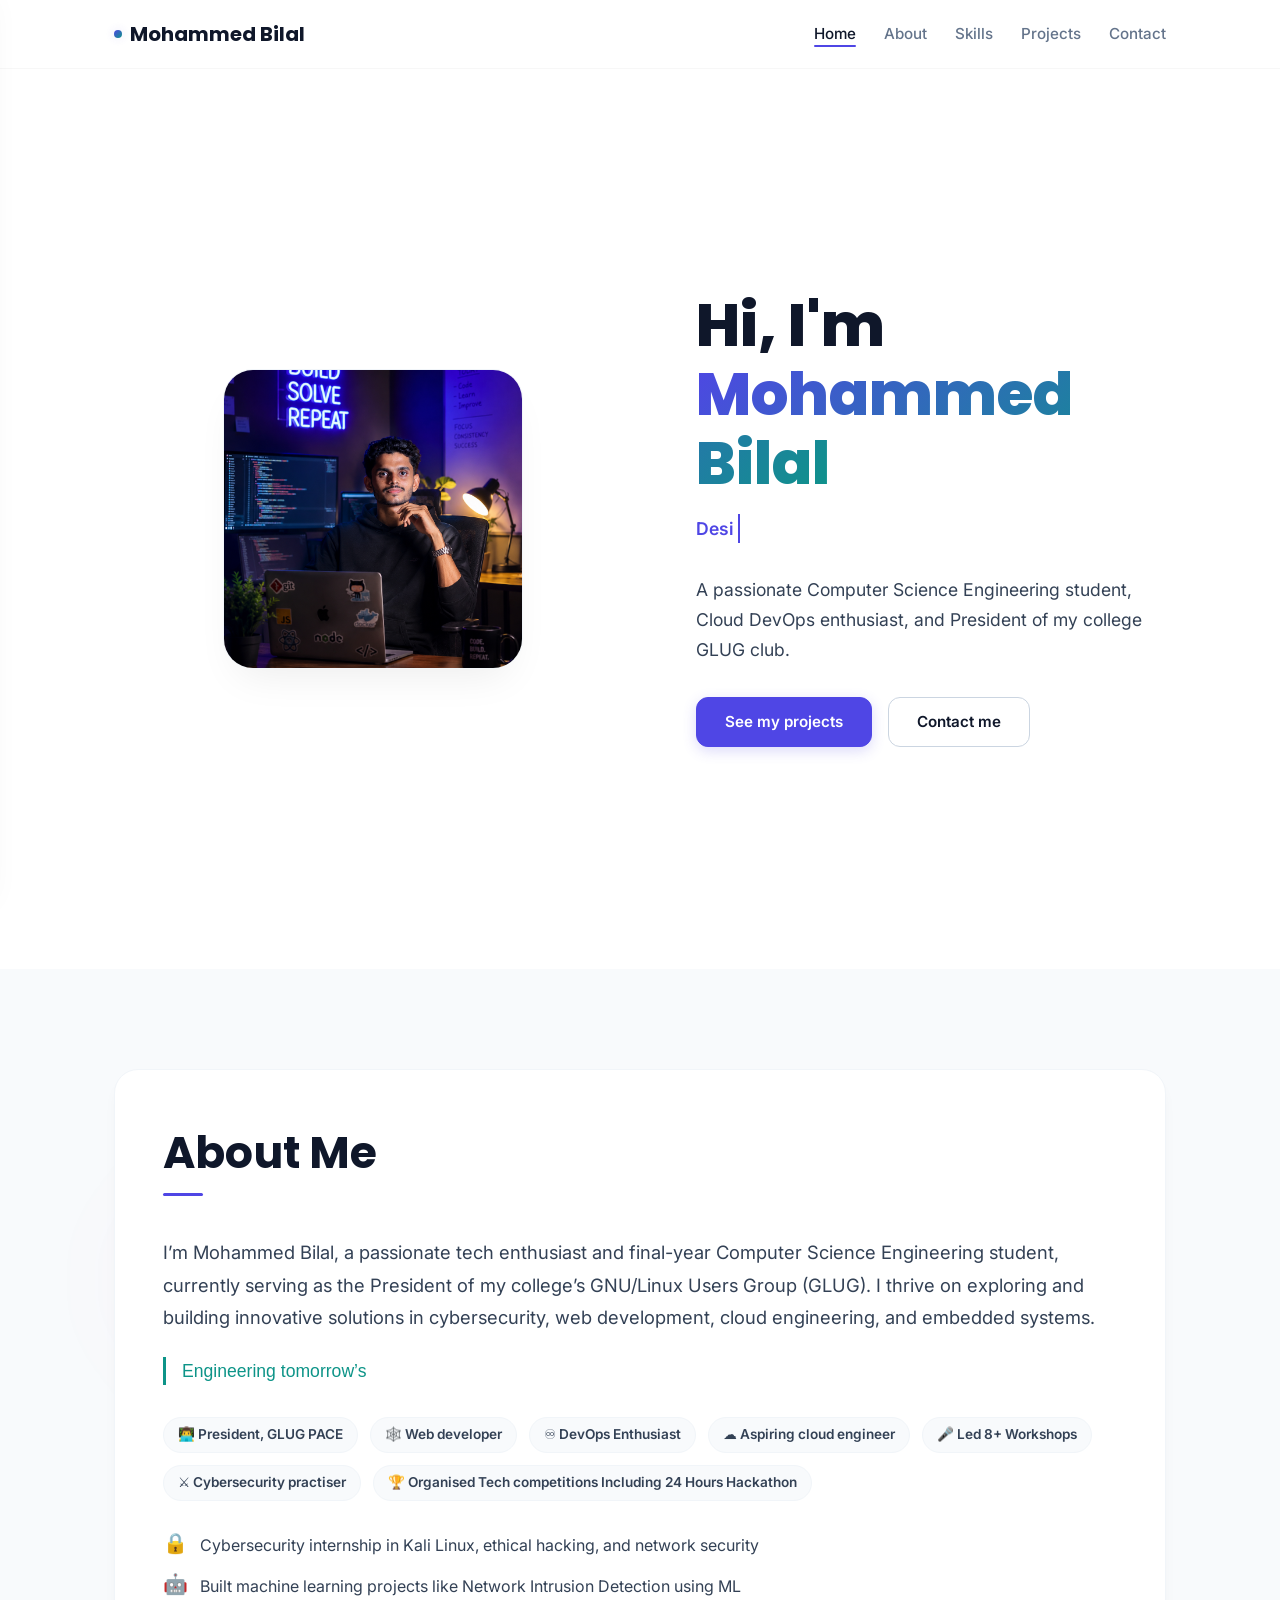
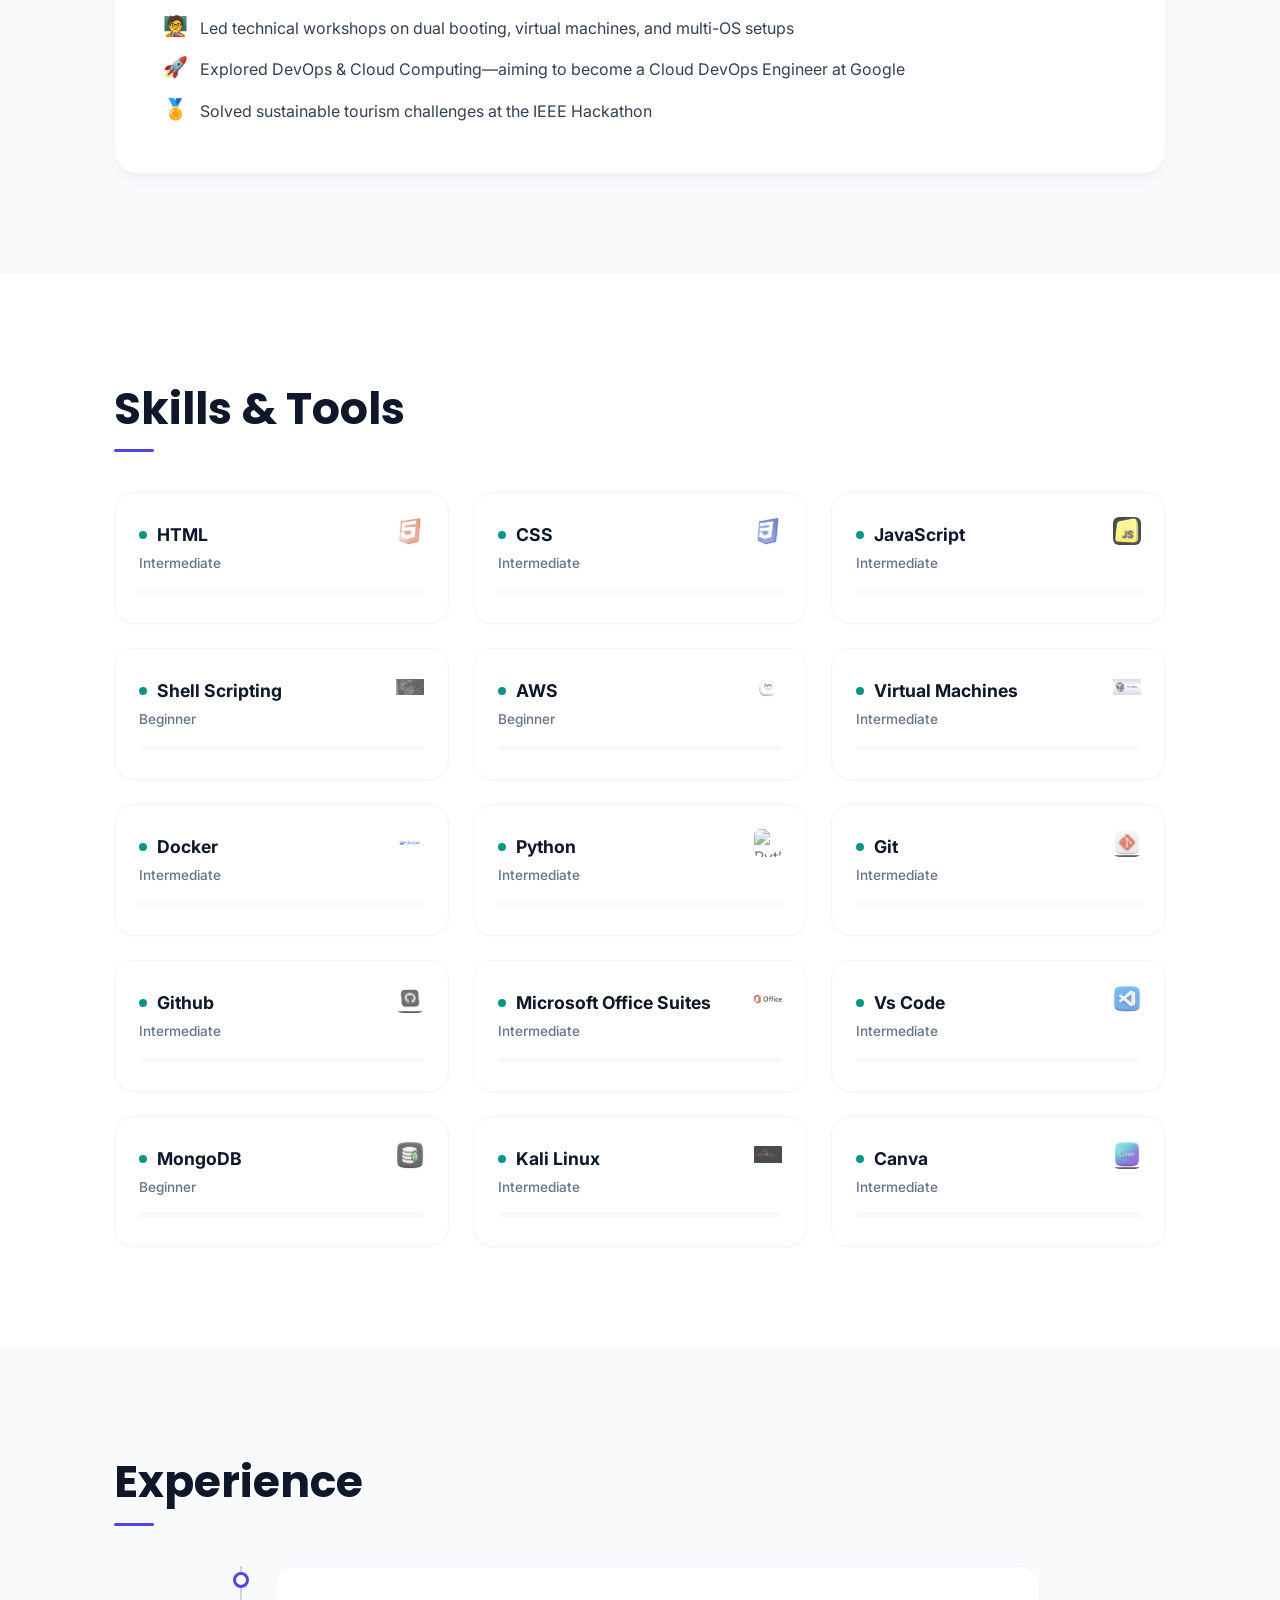
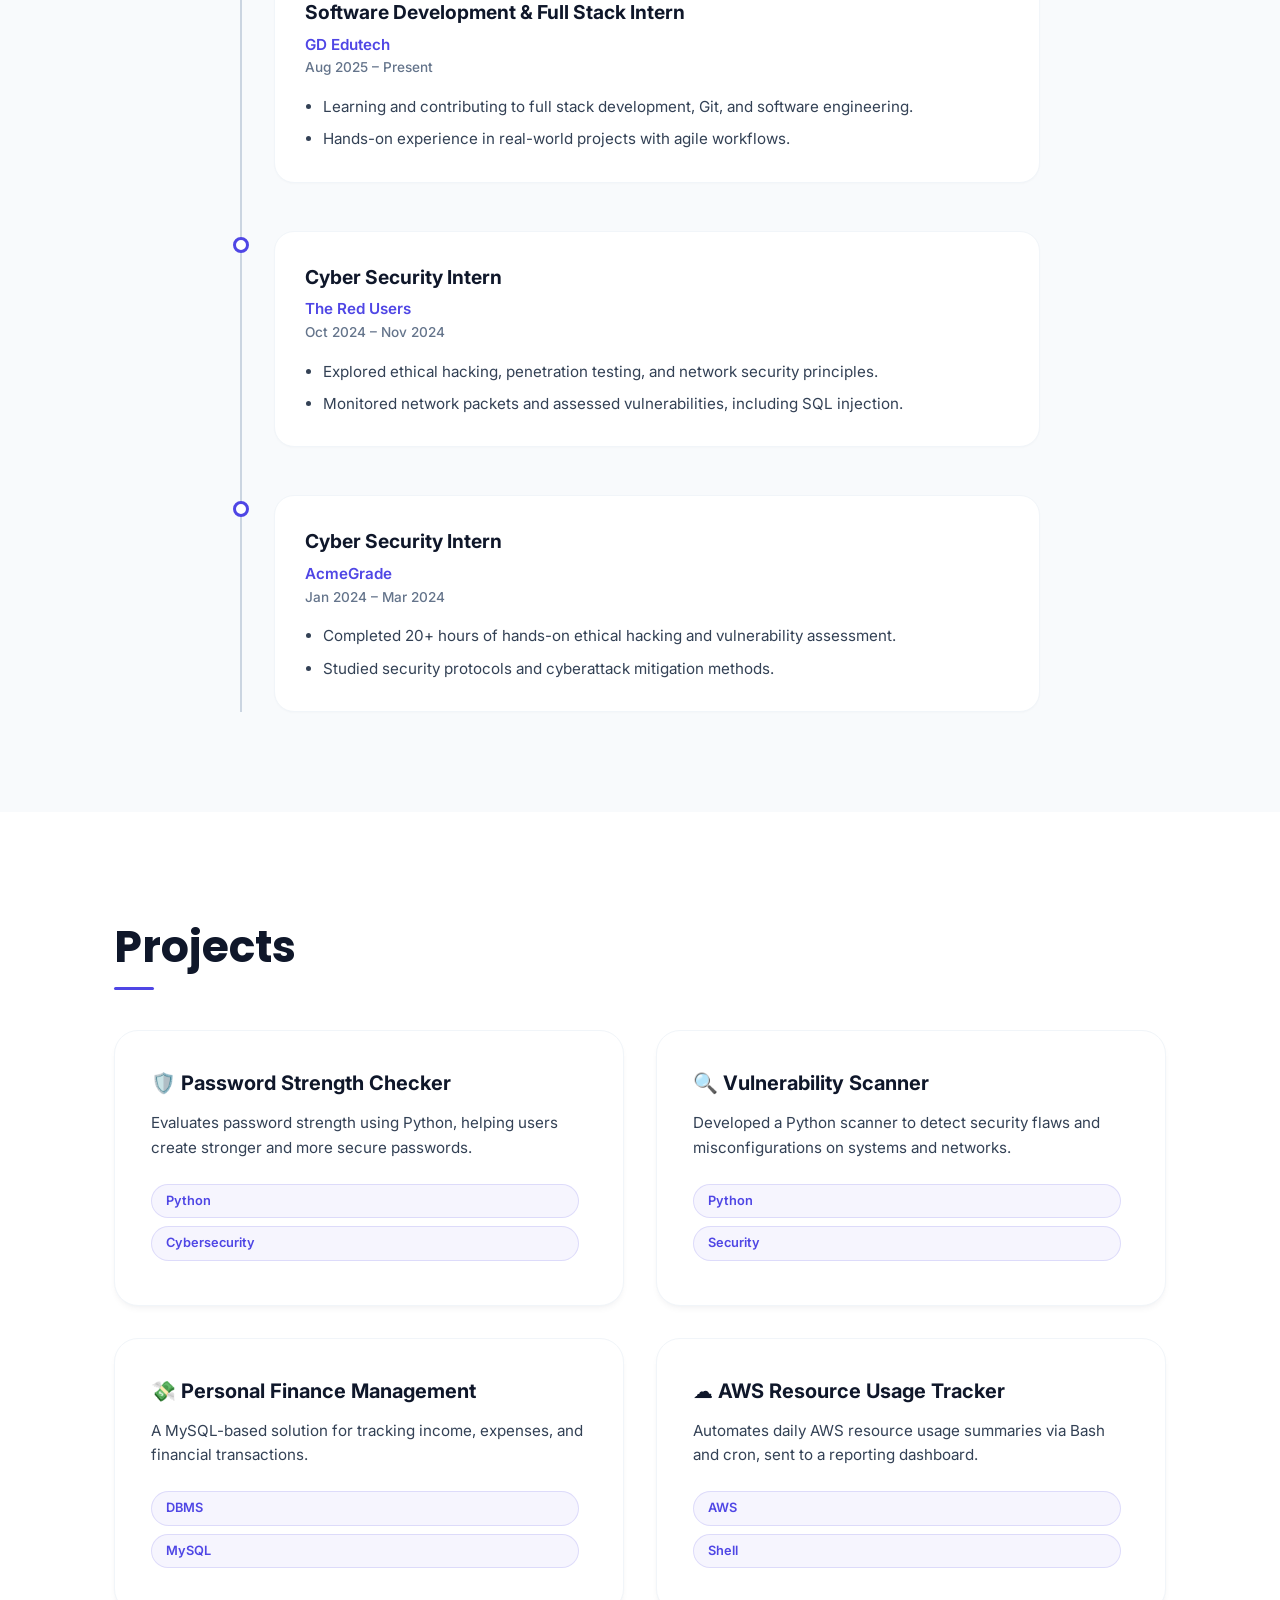
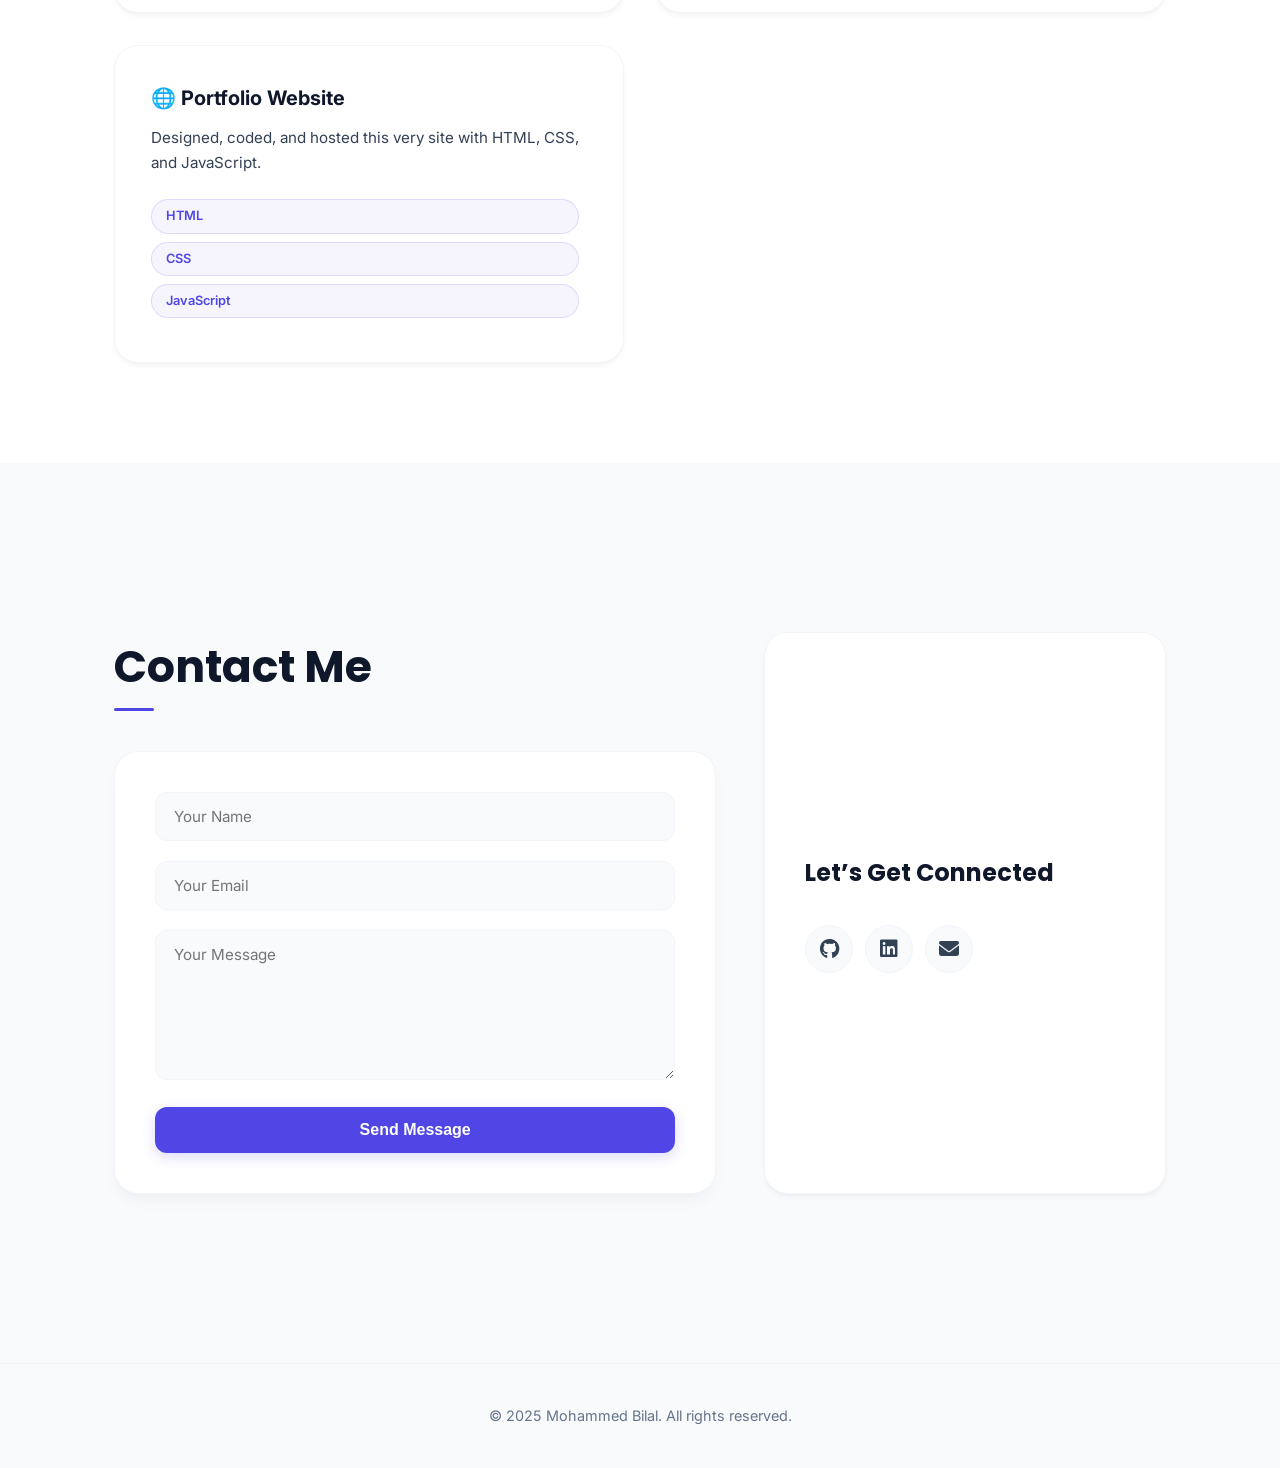
==== commit ae577f68: "Redesign portfolio to a clean light-mode aesthetic with profile pic update" ====
--- a/index.html
+++ b/index.html
@@ -53,7 +53,7 @@
     <div class="overlay"></div>
     <div class="container hero-grid">
       <div class="profile-wrap">
-        <img src="Profile pic/0S8A9850.JPG" alt="Mohammed Bilal" class="profile-photo"/>
+        <img src="Profile pic/1.png" alt="Mohammed Bilal" class="profile-photo"/>
       </div>
       <div class="hero-copy">
         <h1>Hi, I'm <span class="highlight">Mohammed Bilal</span></h1>
--- a/style.css
+++ b/style.css
@@ -2,16 +2,38 @@
 =            Root Variables               =
 ========================================*/
 :root {
-  --bg-dark: #0b0f1a;
-  --bg-darker: #070a12;
-  --glass: rgba(255,255,255,0.08);
-  --card: rgba(255,255,255,0.06);
-  --text: #e6ebff;
-  --muted: #a7b0c3;
-  --accent: #7c5cff;
-  --accent-2: #00e3a1;
-  --danger: #ff3d71;
-  --shadow: 0 10px 30px rgba(0,0,0,0.35);
+  --bg-main: #ffffff;
+  --bg-secondary: #f8fafc; /* Slate 50 */
+  --bg-card: #ffffff;
+  
+  --text-primary: #0f172a; /* Slate 900 */
+  --text-secondary: #334155; /* Slate 700 */
+  --text-muted: #64748b; /* Slate 500 */
+  --text-light: #94a3b8; /* Slate 400 */
+  
+  --primary: #4f46e5; /* Indigo 600 */
+  --primary-hover: #4338ca; /* Indigo 700 */
+  --primary-light: rgba(79, 70, 229, 0.05);
+  --primary-glow: rgba(79, 70, 229, 0.15);
+  
+  --secondary: #0d9488; /* Teal 600 */
+  --secondary-hover: #0f766e; /* Teal 700 */
+  --secondary-light: rgba(13, 148, 136, 0.05);
+  
+  --accent: #f43f5e; /* Rose 500 */
+  
+  --border: #f1f5f9; /* Slate 100 */
+  --border-darker: #cbd5e1; /* Slate 300 */
+  
+  --shadow-sm: 0 1px 2px 0 rgba(0, 0, 0, 0.02);
+  --shadow-md: 0 4px 6px -1px rgba(15, 23, 42, 0.04), 0 2px 4px -2px rgba(15, 23, 42, 0.03);
+  --shadow-lg: 0 10px 15px -3px rgba(15, 23, 42, 0.04), 0 4px 6px -4px rgba(15, 23, 42, 0.02);
+  --shadow-xl: 0 20px 25px -5px rgba(15, 23, 42, 0.05), 0 8px 10px -6px rgba(15, 23, 42, 0.03);
+  
+  --transition-smooth: all 0.4s cubic-bezier(0.16, 1, 0.3, 1);
+  --transition-fast: all 0.2s cubic-bezier(0.4, 0, 0.2, 1);
+  
+  --max-width: 1100px;
 }
 
 /*========================================
@@ -19,103 +41,100 @@
 ========================================*/
 * {
   box-sizing: border-box;
-}
-
-html, body {
   margin: 0;
   padding: 0;
-  height: 100%;
-  background: var(--bg-darker);
-  color: var(--text);
-  font-family: Inter, system-ui, -apple-system, Segoe UI, Roboto, Arial, sans-serif;
+}
+
+html {
   scroll-behavior: smooth;
-
-  /* Section scrolling snap */
+}
+
+body {
+  background: var(--bg-main);
+  color: var(--text-secondary);
+  font-family: 'Inter', system-ui, -apple-system, sans-serif;
+  line-height: 1.6;
+  -webkit-font-smoothing: antialiased;
 }
 
 /*========================================
 =          Header & Navigation            =
 ========================================*/
-/* Sticky header with glass effect and smooth transitions */
 .site-header {
   position: sticky;
   top: 0;
   z-index: 50;
-  backdrop-filter: blur(12px);
-  background: linear-gradient(90deg, rgba(10,14,26,0.75), rgba(10,14,26,0.35));
-  border-bottom: 1px solid rgba(255,255,255,0.08);
-  transition: transform 0.45s cubic-bezier(.52,1.6,.39,.82), opacity 0.3s;
-  will-change: transform, opacity;
-}
-
-/* Hide header on scroll down */
-.site-header 
-.hide-navbar {
+  backdrop-filter: blur(16px);
+  -webkit-backdrop-filter: blur(16px);
+  background: rgba(255, 255, 255, 0.8);
+  border-bottom: 1px solid rgba(0, 0, 0, 0.03);
+  transition: var(--transition-smooth);
+}
+
+.site-header.hide-navbar {
   transform: translateY(-100%);
   opacity: 0;
-  pointer-events: none;
-}
-
-/* Show header on scroll up */
-.site-header 
-.show-navbar {
+}
+
+.site-header.show-navbar {
   transform: translateY(0);
   opacity: 1;
-  pointer-events: auto;
-}
-
-/* Navigation container */
+}
+
 .nav {
-  max-width: 1200px; 
+  max-width: var(--max-width); 
   margin: 0 auto; 
-  padding: 12px 20px;
+  padding: 18px 24px;
   display: flex;
   align-items: center; 
   justify-content: space-between;
 }
 
-/* Brand styling */
 .brand {
-  font-family: Poppins, Inter, sans-serif;
-  font-weight: 800;
-  letter-spacing: .5px;
+  font-family: 'Poppins', sans-serif;
+  font-weight: 700;
+  font-size: 1.25rem;
+  color: var(--text-primary);
   display: flex;
   align-items: center;
-  gap: 12px;
-}
+  gap: 8px;
+}
+
 .brand .dot {
-  width: 10px; height: 10px;
+  width: 8px;
+  height: 8px;
   border-radius: 50%;
-  background: linear-gradient(135deg,var(--accent),var(--accent-2));
-  box-shadow: 0 0 12px var(--accent);
-}
-
-/* Navigation links */
+  background: linear-gradient(135deg, var(--primary), var(--secondary));
+  box-shadow: 0 0 10px var(--primary-glow);
+}
+
 .nav a {
-  color: var(--muted);
+  color: var(--text-muted);
   text-decoration: none;
-  margin-left: 22px;
+  margin-left: 24px;
   position: relative;
-  font-weight: 600;
-}
-.nav a:hover {
-  color: #fff;
-}
+  font-weight: 500;
+  font-size: 0.95rem;
+  transition: var(--transition-fast);
+}
+
+.nav a:hover,
 .nav a.active {
-  color: white;
-}
+  color: var(--text-primary);
+}
+
 .nav a::after {
   content: "";
   position: absolute;
   left: 0;
-  bottom: -6px;
+  bottom: -4px;
   height: 2px;
   width: 0;
-  background: linear-gradient(90deg,var(--accent),var(--accent-2));
+  background: var(--primary);
   border-radius: 2px;
-  transition: width .3s ease;
-  box-shadow: 0 0 12px rgba(124,92,255,.6);
-}
+  transition: var(--transition-fast);
+}
+
 .nav a:hover::after,
 .nav a.active::after {
   width: 100%;
@@ -124,680 +143,372 @@
 /*========================================
 =               Sections                 =
 ========================================*/
-/* Basic section styling with scroll snap */
 section { 
-  scroll-snap-align: start;
   min-height: 100vh;
   position: relative;
-  isolation: isolate; /* Contain stacking context */
-}
-
-/* Inner container for consistent content width */
+  display: flex;
+  align-items: center;
+  overflow: hidden;
+  padding: 100px 0;
+}
+
 .container { 
-  max-width: 1200px; 
+  width: 100%;
+  max-width: var(--max-width); 
   margin: 0 auto; 
-  padding: 80px 20px; 
-}
-
-/* Parallax section shell */
-.parallax { 
-  position: relative; 
-  overflow: hidden;
-}
-
-/* Parallax background styling */
-.parallax .bg {
+  padding: 0 24px; 
+  z-index: 2;
+}
+
+.section-title {
+  font-family: 'Poppins', sans-serif;
+  font-size: clamp(2rem, 3.5vw, 2.75rem);
+  font-weight: 700;
+  color: var(--text-primary);
+  margin-bottom: 48px;
+  position: relative;
+  display: inline-block;
+}
+
+.section-title::after {
+  content: '';
   position: absolute;
-  inset: -10vh -5vw; /* extend beyond edges */
-  z-index: -2;
-  will-change: transform;
-  transform: translateY(0);
-  transition: transform 0.12s linear;
-}
-
-/* Parallax overlay for dark tint effect */
-.parallax .overlay {
+  left: 0;
+  bottom: -8px;
+  width: 40px;
+  height: 3px;
+  background: var(--primary);
+  border-radius: 2px;
+}
+
+/*========================================
+=                 Hero                   =
+========================================*/
+.hero {
+  background: var(--bg-main);
+}
+
+.hero .bg {
   position: absolute;
   inset: 0;
   z-index: -1;
-  background: linear-gradient(180deg, rgba(7,10,18,0.3), rgba(7,10,18,0.6));
-}
-
-/*========================================
-=                 Hero                   =
-========================================*/
-.hero { 
-  display: grid; 
-  align-items: center;
-}
-/* Complex multi-gradient hero background */
-.hero .bg {
-  background:
-    radial-gradient(1000px 500px at 10% 10%, rgba(124,92,255,.35), transparent 60%),
-    radial-gradient(800px 380px at 90% 30%, rgba(0,227,161,.25), transparent 60%),
-    radial-gradient(600px 300px at 50% 100%, rgba(255,61,113,.18), transparent 55%),
-    linear-gradient(180deg,#0b0f1a,#070a12 60%);
-}
-
-/* Hero grid layout */
+  background: 
+    radial-gradient(circle at 10% 20%, rgba(79, 70, 229, 0.03) 0%, transparent 40%),
+    radial-gradient(circle at 90% 80%, rgba(13, 148, 136, 0.03) 0%, transparent 45%),
+    var(--bg-main);
+}
+
 .hero-grid {
   display: grid;
   grid-template-columns: 1.1fr 1fr;
-  gap: 38px;
+  gap: 64px;
   align-items: center;
 }
-@media (max-width: 900px) { 
-  .hero-grid {
-    grid-template-columns: 1fr;
-    text-align: center;
-  }
-}
-
-/* Profile photo stylings */
+
 .profile-wrap {
   display: flex; 
   justify-content: center; 
 }
+
+@keyframes float {
+  0% { transform: translateY(0px) rotate(-1deg); }
+  50% { transform: translateY(-10px) rotate(1deg); }
+  100% { transform: translateY(0px) rotate(-1deg); }
+}
+
 .profile-photo {
-  width: 320px; 
+  width: 300px; 
+  height: 300px;
   max-width: 90vw; 
-  aspect-ratio: 1 / 1;
   object-fit: cover; 
-  border-radius: 28px;
-  border: 1px solid rgba(255,255,255,0.12);
-  box-shadow: var(--shadow), 0 0 0 8px rgba(124,92,255,0.08);
-  transform: rotate(-2.5deg);
-  transition: transform .35s ease, box-shadow .35s ease;
-}
+  border-radius: 30px;
+  box-shadow: 0 20px 40px -15px rgba(0,0,0,0.08);
+  border: 1px solid var(--border);
+  animation: float 6s ease-in-out infinite;
+  transition: var(--transition-smooth);
+}
+
 .profile-photo:hover {
-  transform: rotate(0deg) scale(1.02);
-  box-shadow: var(--shadow), 0 0 0 10px rgba(0,227,161,0.12);
-}
-
-/* Hero heading */
+  animation-play-state: paused;
+  transform: translateY(-6px) scale(1.02) rotate(0deg) !important;
+  box-shadow: 0 30px 50px -20px rgba(79, 70, 229, 0.15);
+  border-color: rgba(79, 70, 229, 0.2);
+}
+
 .hero-copy h1 {
-  font-family: Poppins, Inter, sans-serif;
-  font-size: clamp(32px, 6vw, 56px);
-  margin: 0 0 10px;
-}
+  font-family: 'Poppins', sans-serif;
+  font-size: clamp(2.5rem, 5vw, 3.75rem);
+  font-weight: 800;
+  line-height: 1.15;
+  color: var(--text-primary);
+  margin-bottom: 16px;
+}
+
 .hero-copy h1 .highlight {
-  background: linear-gradient(90deg,var(--accent),var(--accent-2));
+  background: linear-gradient(135deg, var(--primary), var(--secondary));
   -webkit-background-clip: text;
   background-clip: text;
   color: transparent;
 }
 
-/* Typewriter effect style */
 .type {
   display: inline-block;
-  min-height: 1em;
-  border-right: 2px solid var(--accent);
+  min-height: 1.2em;
+  border-right: 2px solid var(--primary);
   padding-right: 4px;
   animation: caret 1s step-end infinite;
-}
+  color: var(--primary);
+  font-weight: 600;
+}
+
 @keyframes caret {
-  50% {
-    border-color: transparent;
-  }
-}
-
-/* Hero tagline */
+  50% { border-color: transparent; }
+}
+
 .hero-tagline {
-  color: var(--muted);
+  color: var(--text-secondary);
   line-height: 1.7;
-  font-size: clamp(14px, 2.2vw, 18px);
-  margin: 8px 0 22px;
-}
-
-/* Hero actions button container */
+  font-size: 1.1rem;
+  margin: 16px 0 32px;
+}
+
 .actions {
   display: flex;
-  gap: 14px;
+  gap: 16px;
   flex-wrap: wrap;
 }
 
-/* Buttons base style */
 .btn {
-  padding: 12px 18px;
-  border-radius: 14px;
-  border: 1px solid rgba(255,255,255,0.14);
-  background: var(--glass);
-  color: #fff;
+  display: inline-flex;
+  align-items: center;
+  justify-content: center;
+  padding: 12px 28px;
+  border-radius: 12px;
+  font-size: 0.95rem;
+  font-weight: 600;
+  text-decoration: none;
   cursor: pointer;
-  font-weight: 700;
-  letter-spacing: .2px;
-  transition: transform .2s ease, background .3s ease, border-color .3s ease;
-}
+  transition: var(--transition-smooth);
+  border: 1px solid var(--primary);
+  background: var(--primary);
+  color: white;
+  box-shadow: 0 4px 14px rgba(79, 70, 229, 0.2);
+}
+
 .btn:hover {
   transform: translateY(-2px);
-  border-color: rgba(124,92,255,.5);
-  background: rgba(124,92,255,.15);
-}
-
-/* Secondary button style */
+  background: var(--primary-hover);
+  border-color: var(--primary-hover);
+  box-shadow: 0 6px 20px rgba(79, 70, 229, 0.3);
+}
+
 .btn.secondary {
-  background: rgba(0,227,161,.12);
-  border-color: rgba(0,227,161,.35);
-}
+  background: transparent;
+  color: var(--text-primary);
+  border-color: var(--border-darker);
+  box-shadow: none;
+}
+
 .btn.secondary:hover {
-  background: rgba(0,227,161,.2);
+  background: var(--bg-secondary);
+  border-color: var(--text-primary);
+  color: var(--text-primary);
 }
 
 /*========================================
 =                 About                  =
 ========================================*/
 #about {
-  position: relative;
-  min-height: 480px;
-  overflow: hidden;
-}
-
-/* Glow backgrounds with subtle soft radial gradients */
+  background: var(--bg-secondary);
+}
+
 #about::before {
   content: '';
   position: absolute;
-  top: 30%;
-  left: 20%;
+  top: 15%;
+  left: 5%;
   width: 350px;
   height: 350px;
   border-radius: 50%;
-  background: radial-gradient(circle, #7c5cff44 0%, transparent 70%);
-  filter: blur(12px);
-  opacity: 0.56;
+  background: radial-gradient(circle, rgba(244, 63, 94, 0.03) 0%, transparent 70%);
+  filter: blur(30px);
   z-index: 0;
   pointer-events: none;
 }
-#about::after {
-  content: '';
-  position: absolute;
-  top: 65%;
-  left: 60%;
-  width: 270px;
-  height: 270px;
-  border-radius: 50%;
-  background: radial-gradient(circle, #00e3a144 0%, transparent 70%);
-  filter: blur(18px);
-  opacity: 0.46;
-  z-index: 0;
-  pointer-events: none;
-}
-
-/* About card container styling */
+
 .about-card {
-  position: relative;
-  z-index: 1;
-  background: var(--card);
-  border-radius: 22px;
-  box-shadow: 0 6px 38px rgba(124,92,255,0.08);
-  padding: 38px 26px;
-  margin: 0 auto;
-  max-width: 540px;
-  border: 2px solid rgba(124,92,255,0.17);
-  transition: box-shadow 0.3s;
-}
+  background: var(--bg-card);
+  border-radius: 24px;
+  box-shadow: var(--shadow-lg);
+  padding: 48px;
+  border: 1px solid var(--border);
+  transition: var(--transition-smooth);
+}
+
 .about-card:hover {
-  box-shadow: 0 12px 54px rgba(124,92,255,0.17);
-  border-color: var(--accent);
-}
-
-/* About quote styling */
+  box-shadow: var(--shadow-xl);
+  border-color: rgba(79, 70, 229, 0.15);
+}
+
+.about-lead {
+  font-size: 1.15rem;
+  line-height: 1.75;
+  color: var(--text-secondary);
+  margin-bottom: 24px;
+}
+
 .about-quote {
-  font-family: 'Poppins', cursive;
-  font-size: 1.08em;
-  margin-bottom: 18px;
-  color: var(--accent);
-  font-style: italic;
-}
-
-/* Quick stats for About section */
+  font-family: 'Poppins', sans-serif;
+  font-size: 1.1rem;
+  margin-bottom: 32px;
+  color: var(--secondary);
+  font-weight: 500;
+  border-left: 3px solid var(--secondary);
+  padding-left: 16px;
+}
+
 .about-stats {
   display: flex;
-  gap: 14px;
+  gap: 12px;
   flex-wrap: wrap;
-  font-size: 0.95em;
-  margin-bottom: 16px;
-  color: var(--muted);
-}
-
-/* List styling for achievements */
+  margin-bottom: 32px;
+}
+
+.about-stats span {
+  font-size: 0.85rem;
+  font-weight: 600;
+  padding: 6px 14px;
+  border-radius: 99px;
+  background: var(--bg-secondary);
+  border: 1px solid var(--border);
+  color: var(--text-secondary);
+}
+
 .about-list {
-  margin: 0;
-  padding: 0;
   list-style: none;
-}
+  display: grid;
+  grid-template-columns: 1fr;
+  gap: 16px;
+}
+
 .about-list li {
   display: flex;
-  align-items: center;
-  gap: 10px;
-  margin: 13px 0;
-  color: #e6ebff;
-  font-size: 1em;
-}
+  align-items: flex-start;
+  gap: 12px;
+  color: var(--text-secondary);
+  font-size: 1rem;
+}
+
 .about-list .icon {
-  font-size: 1.3em;
-}
-
-/* Section titles */
-h2.section-title {
-  font-family: Poppins, Inter, sans-serif;
-  font-size: clamp(26px, 4vw, 40px);
-  margin: 0 0 16px;
-}
-
-/* Lead paragraph style */
-.lead {
-  color: var(--muted);
-  line-height: 1.8;
-  font-size: 16px;
+  font-size: 1.25rem;
+  line-height: 1;
 }
 
 /*========================================
 =                 Skills                 =
 ========================================*/
-/* Skills section background */
-#skills .bg {
-  background:
-    radial-gradient(600px 260px at 20% 20%, rgba(0,227,161,.2), transparent 60%),
-    radial-gradient(700px 300px at 80% 30%, rgba(124,92,255,.25), transparent 60%),
-    linear-gradient(180deg,#090d18,#070a12);
-}
-
-/* Grid layout for skill cards */
+#skills {
+  background: var(--bg-main);
+}
+
 .grid {
   display: grid;
   grid-template-columns: repeat(12, 1fr);
-  gap: 1.5em;
-}
-
-/* Individual skill card style */
+  gap: 24px;
+}
+
 .skill-card {
   position: relative;
   grid-column: span 4;
-  background: var(--card);
-  border: 1px solid rgba(255,255,255,.08);
-  border-radius: 18px;
-  padding: 20px;
-  transition: transform .25s ease, box-shadow .25s ease;
-  cursor: pointer;
-  box-shadow: none;
+  background: var(--bg-card);
+  border: 1px solid var(--border);
+  border-radius: 20px;
+  padding: 28px 24px;
+  box-shadow: var(--shadow-sm);
+  transition: var(--transition-smooth);
+}
+
+.skill-card:hover {
+  transform: translateY(-4px);
+  box-shadow: var(--shadow-lg);
+  border-color: var(--primary);
+}
+
+.skill-card h3 {
+  font-size: 1.1rem;
+  color: var(--text-primary);
+  font-weight: 700;
+  margin-bottom: 4px;
+  display: flex;
+  align-items: center;
+}
+
+.skill-dot {
+  display: inline-block;
+  width: 8px;
+  height: 8px;
+  margin-right: 10px;
+  border-radius: 50%;
+  background: var(--secondary);
+}
+
+.proficiency-level {
+  font-size: 0.85rem;
+  color: var(--text-muted);
+  font-weight: 500;
+}
+
+.proficiency-bar {
+  width: 100%;
+  height: 6px;
+  background: var(--bg-secondary);
+  border-radius: 99px;
+  margin-top: 14px;
   overflow: hidden;
-}
-
-/* Hover effect with glow and zoom */
-.skill-card:hover {
-  background: rgba(124, 92, 255, 0.15);
-  box-shadow: 0 0 20px rgba(124, 92, 255, 0.6);
-  transform: scale(1.05);
-  z-index: 10;
-}
-
-/* Skill card title */
-.skill-card h3 {
-  margin: 8px 0 8px;
-  font-weight: 800;
-  
-}
-
-/* Skill card description color */
-.skill-card p {
-  color: var(--muted);
-}
-
-/* Responsive grid for smaller screens */
-@media (max-width: 900px) {
-  .skill-card {
-    grid-column: span 6;
-  }
-}
-@media (max-width: 600px) {
-  .skill-card {
-    grid-column: span 12;
-  }
-}
-
-/* Hover image inside skill cards */
+  position: relative;
+}
+
+.proficiency-fill {
+  height: 100%;
+  border-radius: 99px;
+  background: linear-gradient(90deg, var(--primary), var(--secondary));
+  width: 0;
+  transition: width 1.2s cubic-bezier(0.16, 1, 0.3, 1);
+}
+
 .skill-card .hover-img {
   position: absolute;
-  top: 50%;
-  left: 50%;
-  width: 100%;
-  height: 100%;
-  object-fit: cover;
-  opacity: 0.15;
-  transition: transform 0.4s ease, opacity 0.4s ease;
+  top: 24px;
+  right: 24px;
+  width: 28px;
+  height: 28px;
+  object-fit: contain;
+  border-radius: 6px;
+  opacity: 0.7;
+  filter: grayscale(20%);
+  transition: var(--transition-smooth);
   pointer-events: none;
-  user-select: none;
-  filter: drop-shadow(0 0 2px rgba(124,92,255,0.7));
-  transform-origin: center center;
-  transform: translate(-50%, -50%) scale(0.8);
-  border-radius: 18px;
-  z-index: 1;
-}
-
-/* Hover effect for hover image visibility and scale */
+}
+
 .skill-card:hover .hover-img {
-  opacity: 0.1;
-  transform: translate(-50%, -50%) scale(1.1);
-  z-index: 5;
-}
-
-/* Proficiency bar styling */
-.proficiency-bar {
-  width: 100%;
-  height: 10px;
-  background: rgba(255,255,255,0.10);
-  border-radius: 8px;
-  margin: 12px 0 0;
-  overflow: hidden;
-  position: relative;
-}
-
-/* Proficiency text styling */
-.proficiency-level {
-  font-size: 0.95em;
-  color: var(--muted);
-  margin-bottom: 2px;
-  margin-top: 10px;
-}
-
-/* Proficiency fill bar */
-.proficiency-fill {
-  height: 100%;
-  border-radius: 8px;
-  background: linear-gradient(90deg, var(--accent), var(--accent-2));
-  width: 0; /* starts collapsed for animation */
-  transition: width 1s cubic-bezier(.52,1.6,.39,.82);
-}
-
-/* When bar is animated, its width is set dynamically by JS */
-.proficiency-bar.animated .proficiency-fill {
-  /* width is controlled by JS */
-}
-
-
-
-.skill-dot {
-  display: inline-block;
-  vertical-align: middle;
-  width: 16px;
-  height: 16px;
-  margin-right: 10px;
-  border-radius: 50%;
-  background: linear-gradient(135deg, #00e3a1, #d3ff4e);
-  box-shadow: 0 0 8px #d3ff4e, 0 0 2px #fff;
-  border: 2px solid #22243c;
-  flex-shrink: 0;
-}
-
-
-/*========================================
-=            Projects / Experience       =
-========================================*/
-
-
-
+  transform: scale(1.15) rotate(5deg);
+  opacity: 1;
+  filter: grayscale(0%);
+}
+
+/*========================================
+=               Experience               =
+========================================*/
 #experience {
-  position: relative;
-  overflow-x: hidden;
-  z-index: 1;
-  min-width: 100vw;
-  padding-bottom: 100px;
-  box-sizing: border-box;
-  padding-left: 10px;
-  padding-right: 10px;
-}
-
-@media (max-width: 900px) {
-  .timeline {
-    max-width: 100%;
-    margin: 0 auto;
-    padding-left: 20px; /* Create space for vertical line */
-    border-left: 3px solid var(--accent);
-  }
-  .timeline-item {
-    margin-bottom: 24px;
-  }
-
-  /* Timeline dot repositioned */
-  .timeline-dot {
-    left: 0;
-    width: 14px;
-    height: 14px;
-    top: 1em;
-    transform: translateX(-50%);
-    border-width: 2px;
-  }
-
-  /* Make timeline content full width with less padding */
-  .timeline-content {
-    margin-left: 30px;           /* Enough space so content doesn't overflow line */
-    padding: 16px 16px;
-    font-size: 0.9rem;          /* Scale text */
-    line-height: 1.3;
-    box-sizing: border-box;
-    border-radius: 14px;
-    box-shadow: 0 3px 12px rgba(124, 92, 255, 0.07);
-    overflow-wrap: break-word;  /* Prevent long words causing overflow */
-    word-wrap: break-word;
-    hyphens: auto;
-  }
-
-  /* Reduce heading size */
-  .timeline-content h3 {
-    font-size: 1.05rem;
-    margin-bottom: 6px;
-  }
-
-  /* Adjust other text */
-  .timeline-place,
-  .timeline-date,
-  .timeline-content ul {
-    font-size: 0.82rem;
-  }
-
-  .timeline-content ul li {
-    margin-bottom: 6px;
-  }
-}
-
-.timeline {
-  border-left-width: 3px;
-  border-left-style: solid;
-  border-left-color: var(--accent);
-  padding-left: 20px; /* push content away from line */
-  box-sizing: border-box;
-}
-
-@media (max-width: 900px) {
-  .timeline-dot {
-    left: 0;
-    transform: translateX(-50%);
-  }
-}
-
-@media (max-width: 600px) {
-  #experience {
-    padding-left: 5px;
-    padding-right: 5px;
-  }
-  
-  .timeline-content {
-    margin-left: 20px;
-    padding: 12px 12px;
-    font-size: 0.85rem;
-  }
-  
-  .timeline-dot {
-    width: 12px;
-    height: 12px;
-  }
-}
-
-
-/* Your animated, wavy, or styled BG */
-/*.exp-bg-waves {
-  position: fixed; /* Key: fixes background to the viewport! 
-  top: 0;
-  left: 0;
-  width: 100vw;
-  height: 100vh;
-  z-index: 0;
-  pointer-events: none;
-  opacity: 0.2;
-  background:
-    radial-gradient(circle at 15% 30%, #7c5cff33 0vw, transparent 32vw),
-    radial-gradient(circle at 70% 15%, #00e3a144 0vw, transparent 24vw),
-    radial-gradient(ellipse at 15% 65%, #00e3a17a 0vw, transparent 40vw),
-    linear-gradient(120deg, #070a12 80%, #0f1130 100%);
-  mask-image: repeating-linear-gradient(135deg, #000 0px 8vw, transparent 12vw 16vw);
-}
-  
-  /* Keeps the background visually "locked" when scrolling */
-
-
-/* Right-side vertical neon pillar (subtle, blended) */
-.exp-neon-right {
-position: absolute;
-top:6%;
-right:-40px; /*slightly offscreen to blend with edge*/
-width:18px; /* pillar thickness*/
-height: 88%;
-z-index: 0; /*behind content */
-pointer-events: none;
-opacity: 0.55; /*overall subtlety */
-
-/* Core neon gradient */
-background: linear-gradient(
-180deg,
-rgba(0, 210, 255, 0.00) 0%,
-rgba(0, 210, 255, 0.35) 15%,
-rgba(0, 227, 161, 0.45) 50%,
-rgba(0, 210, 255, 0.35) 85%,
-rgba(0, 210, 255, 0.00) 100%
-);
-
-/* Soft inner glow + outer diffusion via pseudo elements */
-box-shadow:
-0 0 22px rgba(0, 210, 255, 0.35),
-0 0 60px rgba(0, 210, 255, 0.20);
-
-/* Subtle glass edge to integrate with dark bg */
-border-radius: 20px;
-backdrop-filter: blur(2px);
--webkit-backdrop-filter: blur(2px);
-}
-
-/* Slight halo spread to blend into background */
-.exp-neon-right::before {
-content: "";
-position: absolute;
-inset: -80px -110px; / spreads glow horizontally into bg */
-background:radial-gradient(
-60% 100% at 50% 50%,
-rgba(0, 210, 255, 0.10) 0%,
-rgba(0, 227, 161, 0.08) 35%,
-rgba(0, 210, 255, 0.05) 60%,
-transparent 100%
-);
-filter:blur(18px);
-z-index: -1;
-opacity: 0.65;
-pointer-events: none;
-}
-
-/* Very soft moving shimmer for life (optional; disable if you want 100% static) */
-.exp-neon-right::after {
-content: "";
-position: absolute;
-left: 2px;
-top: -6%;
-width: 14px;
-height: 20%;
-background: linear-gradient(180deg, rgba(255,255,255,0.08), rgba(255,255,255,0));
-border-radius: 14px;
-filter: blur(2px);
-animation: neonShimmer 6s ease-in-out infinite alternate;
-opacity: 0.35;
-}
-
-@keyframes neonShimmer {
-0% { transform: translateY(0); }
-100% { transform: translateY(420%); }
-}
-
-/* Ensure content sits above the background neon */
-#experience > .container,
-#experience .timeline {
-position: relative;
-z-index: 2;
-}
-
-/* Responsive tuning: keep it visible but gentle */
-@media (max-width: 900px) {
-.exp-neon-right {
-right: -28px;
-width: 14px;
-opacity: 0.45;
-height: 86%;
-}
-.exp-neon-right::before {
-inset: -60px -80px;
-opacity: 0.48;
-}
-}
-
-@media (max-width: 600px) {
-.exp-neon-right {
-right: -20px;
-width: 12px;
-height: 82%;
-opacity: 0.40;
-}
-.exp-neon-right::before {
-inset: -40px -60px;
-opacity: 0.42;
-}
-}
-
-@media (max-width: 900px){
-  .exp-bg-waves{
-    opacity: 0.15;
-    background-size:150vw 120vh; /* Make gradients stretch further for tablets */
-  }
-}
-@media (max-width: 600px) {
-  .exp-bg-waves {
-    opacity: 0.2;               /* Keep visible but very light for readability */
-    background-size: 200vw 150vh; /* Gradients extend further; adjust as you prefer */
-    left: -30vw;                  /* Nudge to keep art aligned on mobile */
-  }
-}
-
-
-#experience > .container, #experience .timeline {
-  position: relative;
-  z-index: 2;
-}
-
-@media (max-width: 900px) {
-  .experience-3d-art {
-    display: none; /* Hide on mobile for space */
-  }
-}
-@media (max-width: 900px) {
-  .exp-bg-waves {
-    display: none;
-  }
-}
-
+  background: var(--bg-secondary);
+}
 
 .timeline {
   position: relative;
-  margin: 40px auto 0 15px;
-  border-left: 3px solid var(--accent);
-  max-width: 600px;
-  z-index: 2;
-  background: transparent;
+  max-width: 800px;
+  margin: 0 auto;
+  padding-left: 32px;
+  border-left: 2px solid var(--border-darker);
 }
 
 .timeline-item {
@@ -805,408 +516,438 @@
   margin-bottom: 48px;
 }
 
+.timeline-item:last-child {
+  margin-bottom: 0;
+}
+
 .timeline-dot {
   position: absolute;
-  left: -11px;
-  top: 0.7em;
-  width: 18px;
-  height: 18px;
-  background: linear-gradient(135deg, var(--accent), var(--accent-2));
+  left: -41px;
+  top: 6px;
+  width: 16px;
+  height: 16px;
+  background: var(--bg-card);
+  border: 3px solid var(--primary);
   border-radius: 50%;
-  box-shadow: 0 0 18px var(--accent-2), 0 0 3px #fff;
-  border: 2.5px solid #13151c;
+  transition: var(--transition-smooth);
   z-index: 2;
 }
 
+.timeline-item:hover .timeline-dot {
+  background: var(--primary);
+  box-shadow: 0 0 0 5px rgba(79, 70, 229, 0.15);
+}
+
 .timeline-content {
-  margin-left: 36px;
-  background: rgba(255,255,255,0.08);
-  border-radius: 14px;
-  padding: 22px 26px;
-  box-shadow: 0 4px 18px rgba(124,92,255,.07);
-  position: relative;
+  background: var(--bg-card);
+  border-radius: 20px;
+  padding: 30px;
+  box-shadow: var(--shadow-sm);
+  border: 1px solid var(--border);
+  transition: var(--transition-smooth);
+}
+
+.timeline-item:hover .timeline-content {
+  box-shadow: var(--shadow-md);
+  border-color: rgba(79, 70, 229, 0.15);
 }
 
 .timeline-content h3 {
-  margin: 0 0 6px 0;
-  font-size: 1.18em;
-  color: var(--accent);
+  font-size: 1.2rem;
   font-weight: 700;
-}
+  color: var(--text-primary);
+  margin-bottom: 4px;
+}
+
 .timeline-place {
+  font-size: 0.95rem;
+  font-weight: 600;
+  color: var(--primary);
+  margin-bottom: 2px;
+}
+
+.timeline-date {
+  font-size: 0.85rem;
+  color: var(--text-muted);
+  font-weight: 500;
+  margin-bottom: 16px;
   display: block;
-  font-size: 1em;
-  color: #fff;
-  font-weight: 500;
-  margin-bottom: 2px;
-}
-.timeline-date {
-  display: block;
-  font-size: 0.93em;
-  color: var(--muted);
-  margin-bottom: 7px;
-  font-family: monospace;
-}
+}
+
 .timeline-content ul {
-  margin: 0;
-  padding-left: 16px;
-  color: #e6ebff;
-  font-size: 0.99em;
-}
+  padding-left: 18px;
+  color: var(--text-secondary);
+  font-size: 0.95rem;
+}
+
 .timeline-content li {
   margin-bottom: 8px;
 }
 
-
-/*projects style*/
-
-
-.projects-glow, .projects-glow2 {
-    position: absolute;
-    bottom: 0;
-    top: 40%;
-    left: 10%;
-    right:15%;
-    width: 350px;
-    height: 350px;
-    background: radial-gradient(circle, #00e3a144 0%, #7c5cff20 60%, transparent 100%);
-    filter: blur(20px);
-    opacity: 0.55;
-    z-index: 0;
-    pointer-events: none;
-  
-}
-
-/* Glassy project slab effect with animated gradient edge on hover */
-.project {
-  grid-column: span 6;
-  background: rgba(255,255,255,0.08);
-  border-radius: 22px;
-  border: 1.5px solid rgba(255,255,255,0.13);
-  box-shadow: 0 8px 36px rgba(124,92,255,0.085);
-  backdrop-filter: blur(12px);
-  -webkit-backdrop-filter: blur(12px);
-  transition: 
-    transform 0.38s cubic-bezier(.42,1.44,.32,.97),
-    box-shadow 0.38s;
-  will-change: transform;
-  position: relative;
-  overflow: hidden;
-}
-
-/* Scale up card and animate glowing edge on hover */
-.project:hover {
-  transform: scale(1.048);
-  box-shadow: 0 16px 56px rgba(124,92,255,0.19), 0 0 12px #00e3a1;
-  border-image-slice: 1;
-  border-width: 2.5px;
-
-  
-}
-
-/* Content styling */
-.project .content {
-  padding: 28px 26px 24px;
-}
-
-.project h3 {
-  margin: 0 0 11px 0;
-  font-size: 1.2rem;
-  font-weight: 600;
-  color: var(--accent);
-}
-
-/* Tags animation and highlight */
-.tag {
-  display: inline-block;
-  font-size: 13px;
-  padding: 6px 15px;
-  border-radius: 999px;
-  background: rgba(124,92,255,0.16);
-  border: 1.5px solid rgba(124,92,255,0.34);
-  margin-right: 10px;
-  color: #dce6ff;
-  letter-spacing: 0.05em;
-  transition: 
-    background 0.32s cubic-bezier(.42,1.44,.32,.97),
-    border-color 0.3s,
-    color 0.28s,
-    font-size 0.35s cubic-bezier(.42,1.44,.32,.97);
-}
-
-.project:hover .tag {
-  background: linear-gradient(90deg, #7c5cff, #00e3a1);
-  border-color: #7c5cff;
-  color: #fff;
-  font-size: 15px; /* smooth animation kicks in */
-}
-
+.timeline-content li:last-child {
+  margin-bottom: 0;
+}
+
+/*========================================
+=                Projects                =
+========================================*/
+#projects {
+  background: var(--bg-main);
+}
 
 .cards {
   display: grid;
   grid-template-columns: repeat(12, 1fr);
-  gap: 40px; /* increased gap from 24px to 36px */
-  position: relative;
-  z-index: 1;
-}
-
-@media (max-width: 900px) {
-  .cards{
-    grid-template-columns: repeat(1,1fr);
-  }
-  .project {
-    grid-column: span 1;
-  }
-}
-
+  gap: 32px;
+}
+
+.project {
+  grid-column: span 6;
+  background: var(--bg-card);
+  border-radius: 24px;
+  border: 1px solid var(--border);
+  box-shadow: var(--shadow-md);
+  transition: var(--transition-smooth);
+  display: flex;
+  flex-direction: column;
+}
+
+.project:hover {
+  transform: translateY(-6px);
+  box-shadow: var(--shadow-xl);
+  border-color: var(--primary);
+}
+
+.project .content {
+  padding: 36px;
+  display: flex;
+  flex-direction: column;
+  height: 100%;
+}
+
+.project h3 {
+  font-size: 1.25rem;
+  font-weight: 700;
+  color: var(--text-primary);
+  margin-bottom: 12px;
+  transition: var(--transition-fast);
+}
+
+.project:hover h3 {
+  color: var(--primary);
+}
+
+.project .lead {
+  color: var(--text-secondary);
+  font-size: 0.95rem;
+  line-height: 1.6;
+  margin-bottom: 24px;
+  flex-grow: 1;
+}
+
+.tag {
+  display: inline-block;
+  font-size: 0.8rem;
+  padding: 6px 14px;
+  border-radius: 99px;
+  background: var(--primary-light);
+  border: 1px solid rgba(79, 70, 229, 0.15);
+  margin-right: 8px;
+  margin-bottom: 8px;
+  color: var(--primary);
+  font-weight: 600;
+  transition: var(--transition-smooth);
+}
+
+.project:hover .tag {
+  background: var(--primary);
+  color: white;
+  border-color: var(--primary);
+}
 
 /*========================================
 =               Contact                  =
 ========================================*/
-/* Background already set from your CSS */
-
-/* Container improvements */
+#contact {
+  background: var(--bg-secondary);
+}
+
 .contact-wrap {
   display: grid;
-  grid-template-columns: 2fr 1fr;  /* Slightly wider form */
-  gap: 36px;
+  grid-template-columns: 1.2fr 0.8fr;  
+  gap: 48px;
   align-items: start;
-  padding: 20px 0;
-}
-
-@media (max-width: 900px) {
-  .contact-wrap {
-    grid-template-columns: 1fr;
-    gap: 24px;
-  }
-}
-
-/* Form container */
+}
+
 form.contact-form {
-  background: var(--card);
-  border: 1px solid rgba(255,255,255,.12);
+  background: var(--bg-card);
+  border: 1px solid var(--border);
   border-radius: 24px;
-  padding: 28px 32px;
-  box-shadow: 0 8px 32px rgba(124, 92, 255, 0.15);
-  transition: box-shadow 0.3s ease;
-}
-form.contact-form:hover, form.contact-form:focus-within {
-  box-shadow: 0 12px 48px rgba(124, 92, 255, 0.35);
-}
-
-/* Rows for inputs */
-.row {
-  display: grid;
-  grid-template-columns: 1fr 1fr;
-  gap: 20px;
-}
-@media (max-width: 600px) {
-  .row {
-    grid-template-columns: 1fr;
-  }
-}
-
-/* Inputs and Textarea */
-input, textarea {
+  padding: 40px;
+  box-shadow: var(--shadow-lg);
+  transition: var(--transition-smooth);
+}
+
+form.contact-form:focus-within {
+  box-shadow: var(--shadow-xl);
+  border-color: rgba(79, 70, 229, 0.15);
+}
+
+form.contact-form input,
+form.contact-form textarea {
   width: 100%;
-  background: rgba(255,255,255,0.06);
-  border: 1.5px solid rgba(255,255,255,0.18);
-  color: #eee;
-  padding: 14px 16px;
-  border-radius: 14px;
-  font: 400 1rem 'Inter', sans-serif;
-  transition: border-color 0.3s ease, background 0.3s ease;
-}
-input:focus, textarea:focus {
+  background: var(--bg-secondary);
+  border: 1.5px solid var(--border);
+  color: var(--text-primary);
+  padding: 14px 18px;
+  border-radius: 12px;
+  font-family: inherit;
+  font-size: 0.95rem;
+  margin-bottom: 20px;
+  transition: var(--transition-fast);
+}
+
+form.contact-form input:focus,
+form.contact-form textarea:focus {
   outline: none;
-  background: rgba(255,255,255,0.12);
-  border-color: var(--accent);
-}
-
-/* Textarea adjustments */
-textarea {
-  min-height: 160px;
+  background: var(--bg-main);
+  border-color: var(--primary);
+  box-shadow: 0 0 0 4px rgba(79, 70, 229, 0.08);
+}
+
+form.contact-form textarea {
+  min-height: 150px;
   resize: vertical;
-  font-family: inherit;
-  line-height: 1.5;
-}
-
-/* Button styling with hover effect */
-form .btn {
-  display: block;
-  margin-top: 24px;
+}
+
+form.contact-form .btn {
   width: 100%;
   padding: 14px 0;
-  background: linear-gradient(90deg, var(--accent), var(--accent-2));
   border: none;
+  border-radius: 12px;
+  font-size: 1rem;
+}
+
+.connect-info {
+  background: var(--bg-card);
+  border: 1px solid var(--border);
   border-radius: 24px;
-  color: #fff;
+  padding: 40px;
+  box-shadow: var(--shadow-md);
+  height: 100%;
+  display: flex;
+  flex-direction: column;
+  justify-content: center;
+}
+
+.connect-info h3 {
+  font-size: 1.5rem;
   font-weight: 700;
-  font-size: 1.1rem;
-  cursor: pointer;
-  box-shadow: 0 4px 15px rgba(124, 92, 255, 0.4);
-  transition: box-shadow 0.3s ease, transform 0.2s ease;
-}
-form .btn:hover {
-  box-shadow: 0 6px 22px rgba(124, 92, 255, 0.7);
-  transform: translateY(-2px);
-}
-
-/* Socials Container Update */
+  color: var(--text-primary);
+  margin-bottom: 16px;
+  font-family: 'Poppins', sans-serif;
+}
+
 .socials {
   display: flex;
-  gap: 14px;
-  flex-wrap: wrap;
+  gap: 12px;
+  margin-top: 16px;
+}
+
+.socials a.btn {
+  display: inline-flex;
+  align-items: center;
   justify-content: center;
-  margin-top: 20px;
-}
-
-/* Social buttons */
-.socials a.btn {
-  .socials a.btn i {
-    font-size: 1.5rem;
-    vertical-align: middle;
-  }
-  
-}
+  width: 48px;
+  height: 48px;
+  border-radius: 50%;
+  background: var(--bg-secondary);
+  border: 1px solid var(--border);
+  color: var(--text-secondary);
+  transition: var(--transition-smooth);
+  padding: 0;
+  box-shadow: none;
+}
+
+.socials a.btn i {
+  font-size: 1.25rem;
+}
+
 .socials a.btn:hover {
-  background: linear-gradient(90deg, var(--accent), var(--accent-2));
-  border-color: var(--accent);
-  color: #fff;
-  box-shadow: 0 6px 15px rgba(124, 92, 255, 0.4);
-}
-
-/* Headings */
-#contact h2.section-title {
-  font-weight: 800;
-  font-size: clamp(28px, 5vw, 38px);
-  margin-bottom: 28px;
-  color: var(--accent);
-  text-align: left;
-}
-#contact h3 {
-  font-size: 1.6rem;
-  font-weight: 700;
-  color: var(--accent-2);
-  margin-bottom: 16px;
-  text-align: center;
-  font-family: 'Poppins', sans-serif;
-}
-@media (max-width: 900px) {
-  #contact h3 {
-    text-align: left;
-  }
-}
-
+  background: var(--primary);
+  color: white;
+  border-color: var(--primary);
+  transform: translateY(-4px);
+  box-shadow: 0 8px 16px rgba(79, 70, 229, 0.2);
+}
 
 /*========================================
 =               Footer                   =
 ========================================*/
-/* Footer text */
 footer {
   text-align: center;
-  padding: 28px 16px;
-  color: var(--muted);
+  padding: 40px 24px;
+  background: var(--bg-secondary);
+  border-top: 1px solid var(--border);
+  color: var(--text-muted);
+  font-size: 0.9rem;
 }
 
 /*========================================
 =              Scroll Reveals            =
 ========================================*/
-/* Elements start hidden and shifted down */
 .reveal {
   opacity: 0;
-  transform: translateY(30px);
-  transition: opacity 0.6s ease-out, transform 0.6s ease-out;
-}
-
-/* Reveal class shows element and removes transform */
+  transform: translateY(20px);
+  transition: opacity 0.8s cubic-bezier(0.16, 1, 0.3, 1), transform 0.8s cubic-bezier(0.16, 1, 0.3, 1);
+}
+
 .reveal.visible {
   opacity: 1;
   transform: translateY(0);
 }
 
-
-/*responsive nav for mobile*/
-
-/* Hide default nav and show hamburger on mobile */
-@media (max-width: 800px) {
-  .nav .links{
-    display: none;
-  }
-  .mobile-nav-toggle {
-    display: flex !important;
-  }
-}
-
-/* Hamburger button style */
+/*========================================
+=          Responsive Design              =
+========================================*/
+
+/* Mobile Nav Toggle Button */
 .mobile-nav-toggle {
-  width: 38px;
-  height: 38px;
+  width: 40px;
+  height: 40px;
+  display: none;
   flex-direction: column;
   justify-content: center;
   align-items: center;
   cursor: pointer;
   gap: 6px;
-  margin-left: 8px;
   z-index: 101;
-  display: none; /* Hidden by default, shown only on mobile */
+  border-radius: 8px;
+  background: var(--bg-secondary);
+  border: 1px solid var(--border);
 }
 
 .mobile-nav-toggle span {
   display: block;
-  height: 4px;
-  width: 28px;
-  background: linear-gradient(90deg, var(--accent), var(--accent-2));
+  height: 2px;
+  width: 20px;
+  background: var(--text-primary);
   border-radius: 2px;
-  transition: 0.3s;
-}
-
-/* Off-canvas mobile nav */
+  transition: var(--transition-fast);
+}
+
+/* Off-canvas mobile menu */
 .mobile-nav {
   position: fixed;
   top: 0;
-  left: -240px; /* hidden offscreen */
-  width: 220px;
+  left: -260px;
+  width: 240px;
   height: 100vh;
-  background: rgba(16,18,32,0.96);
-  box-shadow: 4px 0 32px #0004;
+  background: var(--bg-card);
+  box-shadow: 10px 0 30px rgba(0, 0, 0, 0.05);
   display: flex;
   flex-direction: column;
-  gap: 30px;
-  padding: 60px 26px 28px 26px;
+  gap: 20px;
+  padding: 80px 24px 40px 24px;
   z-index: 100;
-  transition: left 0.34s cubic-bezier(.52,1.44,.36,.96);
+  transition: var(--transition-smooth);
+  border-right: 1px solid var(--border);
 }
 
 .mobile-nav a {
-  color: #fff;
-  font-weight: 600;
-  font-size: 1.2em;
+  color: var(--text-secondary);
+  font-weight: 500;
+  font-size: 1.1rem;
   text-decoration: none;
-  letter-spacing: 0.02em;
-  border-radius: 6px;
-  padding: 10px 5px;
-  transition: background 0.18s;
-}
-
-.mobile-nav a:hover {
-  background: rgba(124,92,255,0.12);
-  color: var(--accent);
-}
-
-/* Nav expanded (show) */
+  padding: 10px 14px;
+  border-radius: 8px;
+  transition: var(--transition-fast);
+}
+
+.mobile-nav a:hover,
+.mobile-nav a.active {
+  background: var(--primary-light);
+  color: var(--primary);
+}
+
 .mobile-nav.open {
-  left: 0; /* Slide in! */
-}
-
-/* Animate hamburger into X when open */
+  left: 0;
+}
+
 .mobile-nav-toggle.open span:nth-child(1) {
-  transform: rotate(45deg) translate(6px, 6px);
+  transform: rotate(45deg) translate(5px, 6px);
 }
 .mobile-nav-toggle.open span:nth-child(2) {
   opacity: 0;
 }
 .mobile-nav-toggle.open span:nth-child(3) {
-  transform: rotate(-45deg) translate(6px, -6px);
-}
-
+  transform: rotate(-45deg) translate(5px, -6px);
+}
+
+@media (max-width: 900px) {
+  .hero-grid {
+    grid-template-columns: 1fr;
+    gap: 40px;
+    text-align: center;
+  }
+  
+  .profile-wrap {
+    order: -1;
+  }
+  
+  .actions {
+    justify-content: center;
+  }
+  
+  .about-card {
+    padding: 32px 24px;
+  }
+  
+  .skill-card {
+    grid-column: span 6;
+  }
+  
+  .project {
+    grid-column: span 12;
+  }
+  
+  .contact-wrap {
+    grid-template-columns: 1fr;
+  }
+}
+
+@media (max-width: 800px) {
+  .nav .links {
+    display: none;
+  }
+  
+  .mobile-nav-toggle {
+    display: flex;
+  }
+}
+
+@media (max-width: 600px) {
+  section {
+    padding: 60px 0;
+  }
+  
+  .skill-card {
+    grid-column: span 12;
+  }
+  
+  .timeline {
+    padding-left: 24px;
+  }
+  
+  .timeline-dot {
+    left: -33px;
+  }
+  
+  form.contact-form {
+    padding: 24px;
+  }
+  
+  .connect-info {
+    padding: 24px;
+  }
+}
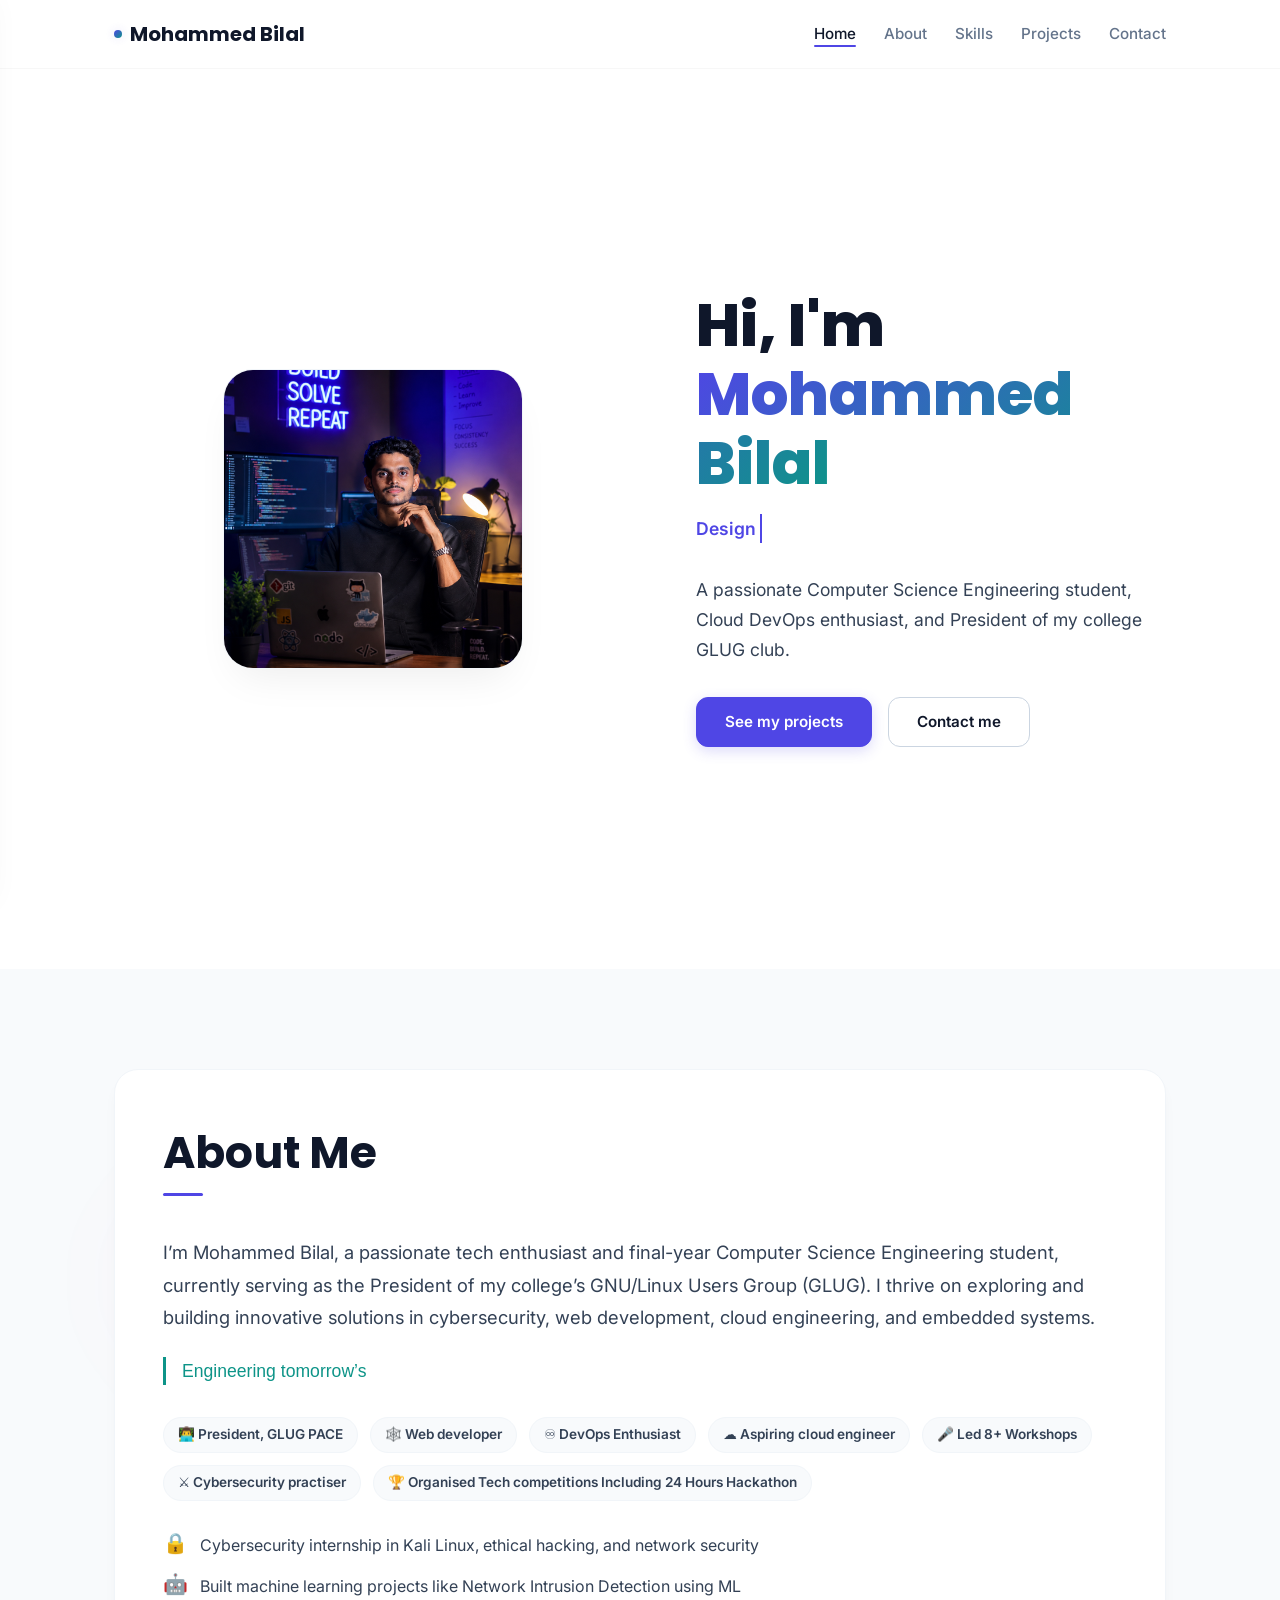
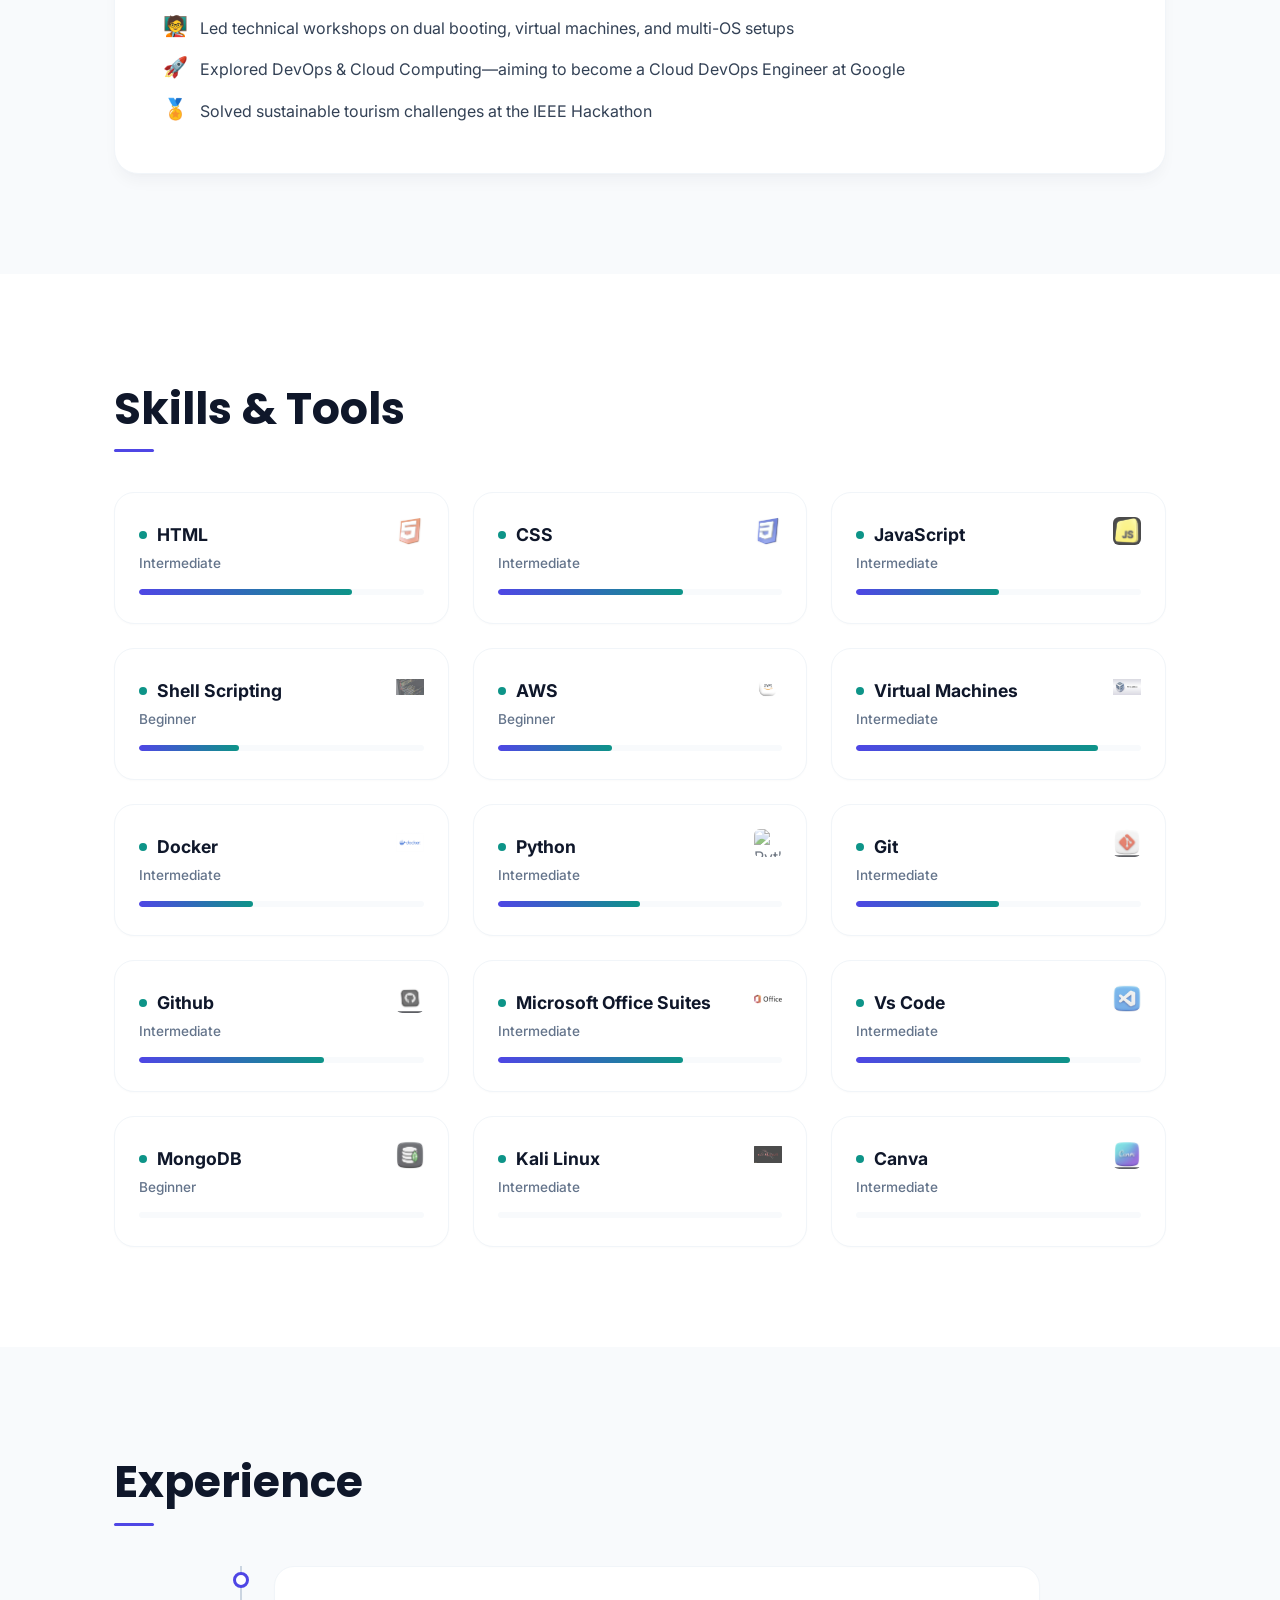
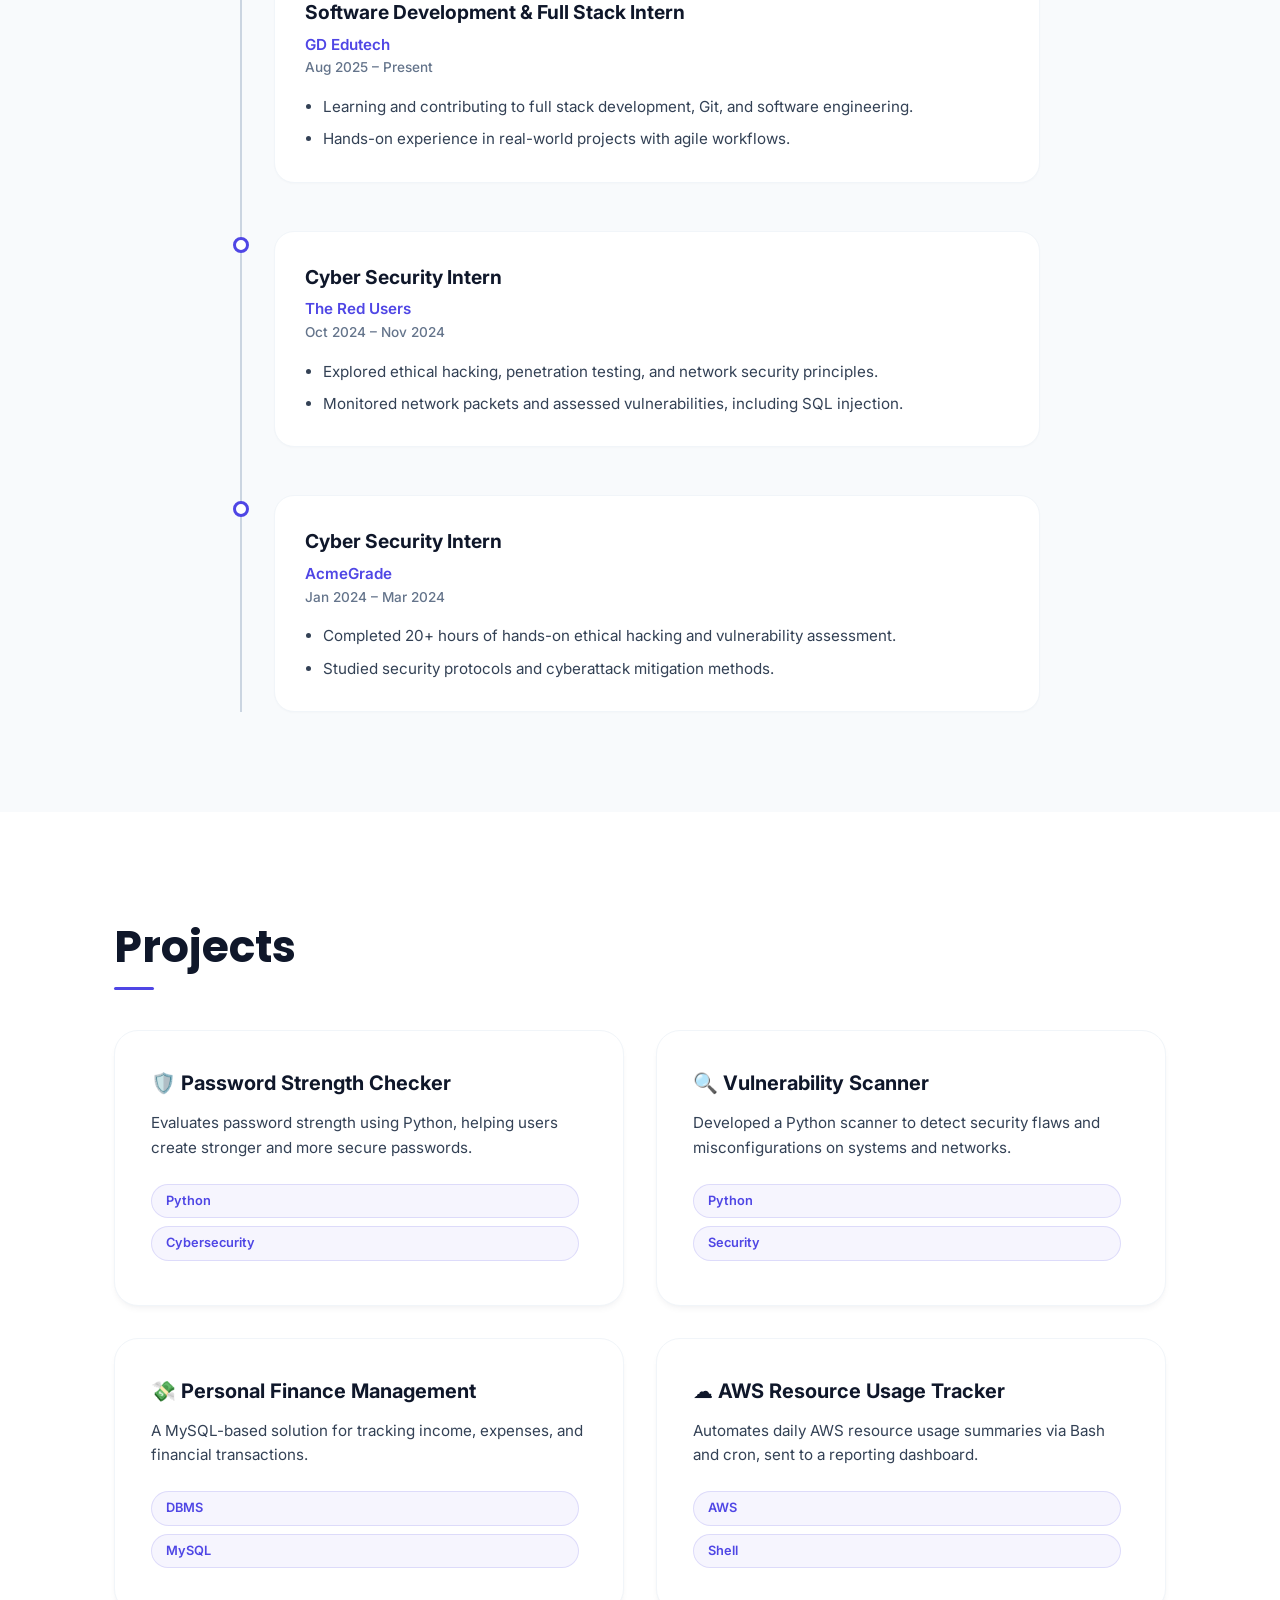
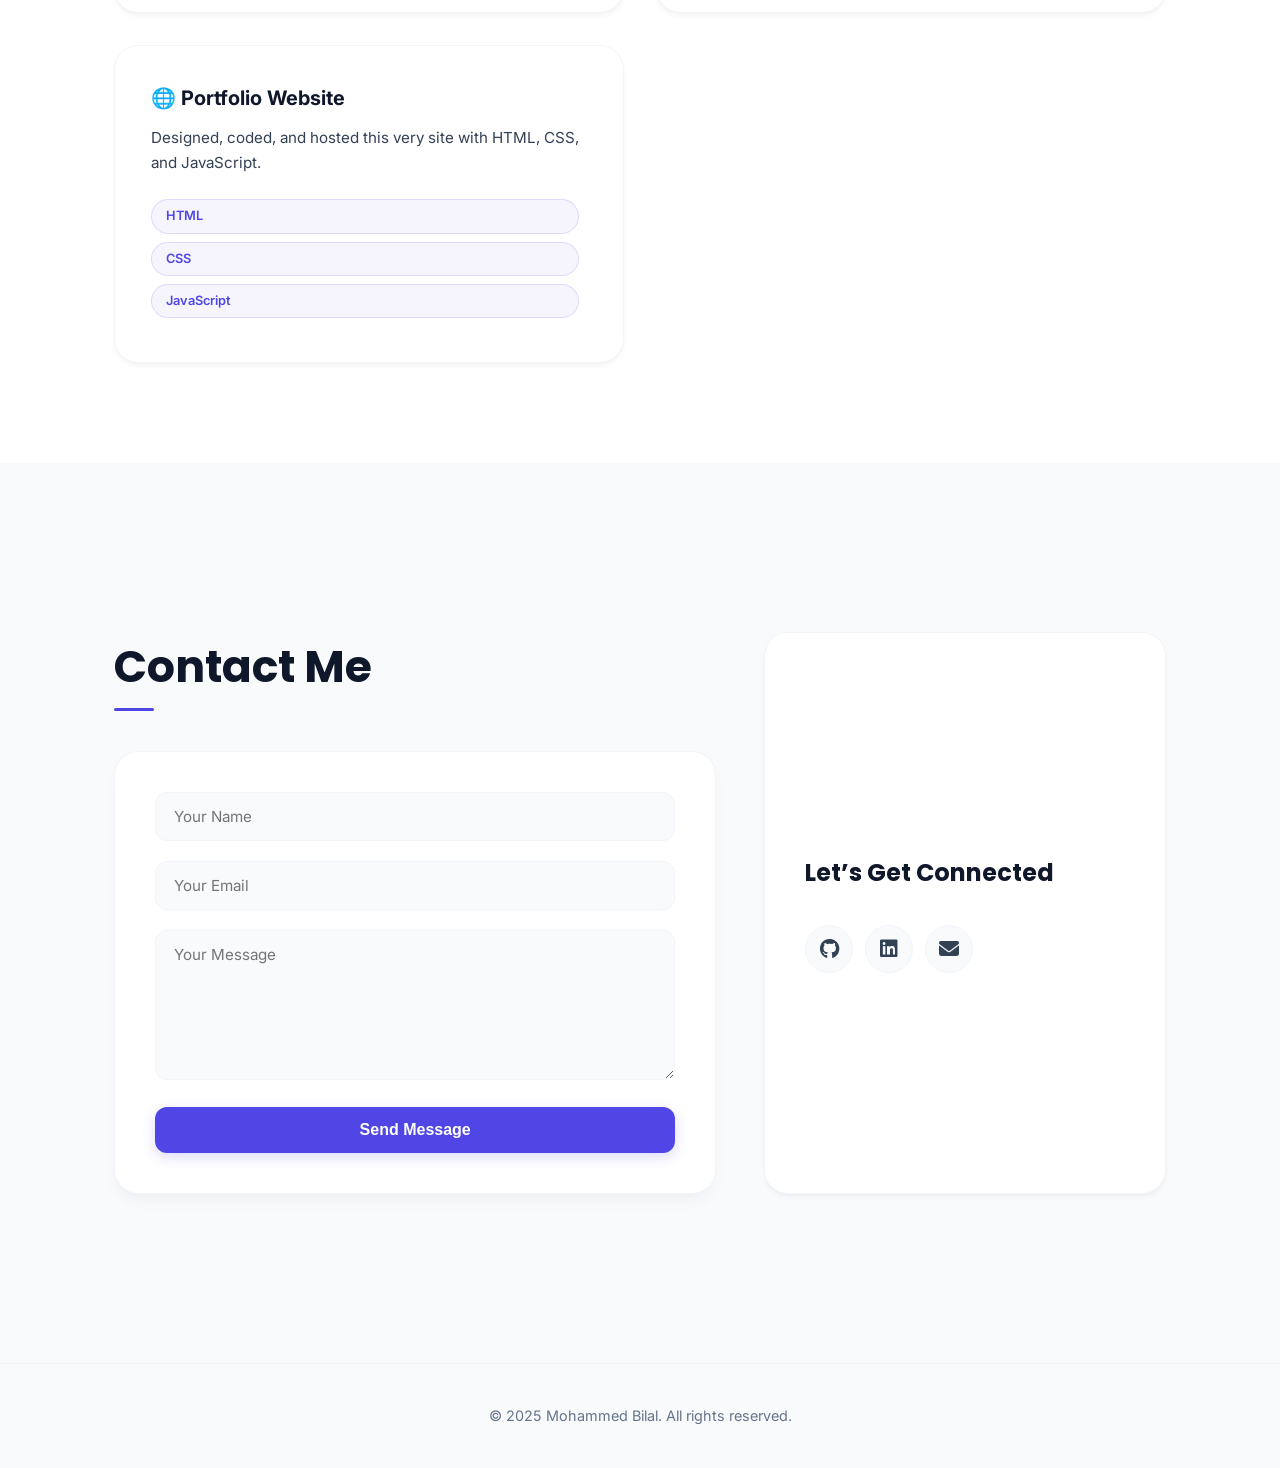
==== commit ac75a65a: "Add light 3D geometric background elements to Hero and About sections" ====
--- a/index.html
+++ b/index.html
@@ -49,7 +49,25 @@
 
   <!-- HERO -->
   <section id="hero" class="parallax hero">
-    <div class="bg"></div>
+    <div class="bg">
+      <!-- 3D Cube -->
+      <div class="cube-3d-wrap">
+        <div class="cube-3d">
+          <div class="face front"></div>
+          <div class="face back"></div>
+          <div class="face right"></div>
+          <div class="face left"></div>
+          <div class="face top"></div>
+          <div class="face bottom"></div>
+        </div>
+      </div>
+      <!-- 3D Rings -->
+      <div class="rings-3d-wrap">
+        <div class="ring-3d r1"></div>
+        <div class="ring-3d r2"></div>
+        <div class="ring-3d r3"></div>
+      </div>
+    </div>
     <div class="overlay"></div>
     <div class="container hero-grid">
       <div class="profile-wrap">
@@ -72,7 +90,16 @@
     <!-- Particle container -->
     <div id="about-particles" style="position: absolute; inset: 0; z-index: 0;"></div>
   
-    <div class="bg"></div>
+    <div class="bg">
+      <!-- 3D Gyroscope -->
+      <div class="gyroscope-3d-wrap">
+        <div class="gyroscope-3d">
+          <div class="gyro-ring rx"></div>
+          <div class="gyro-ring ry"></div>
+          <div class="gyro-ring rz"></div>
+        </div>
+      </div>
+    </div>
     <div class="overlay"></div>
   
     <div class="container reveal" style="position: relative; z-index: 1;">
--- a/style.css
+++ b/style.css
@@ -951,3 +951,174 @@
     padding: 24px;
   }
 }
+
+/*========================================
+=         3D Background Elements         =
+========================================*/
+
+/* perspective container on background */
+.bg {
+  perspective: 1200px;
+  overflow: hidden;
+}
+
+/* 3D Cube styling */
+.cube-3d-wrap {
+  position: absolute;
+  top: 18%;
+  right: 10%;
+  width: 100px;
+  height: 100px;
+  perspective: 1000px;
+  z-index: 1;
+  pointer-events: none;
+  animation: floatMotion 8s ease-in-out infinite;
+}
+
+.cube-3d {
+  width: 80px;
+  height: 80px;
+  position: relative;
+  transform-style: preserve-3d;
+  animation: rotateCube 25s infinite linear;
+}
+
+.cube-3d .face {
+  position: absolute;
+  width: 80px;
+  height: 80px;
+  border: 1px solid rgba(79, 70, 229, 0.12);
+  background: rgba(79, 70, 229, 0.02);
+  box-shadow: inset 0 0 15px rgba(79, 70, 229, 0.03);
+}
+
+.cube-3d .front  { transform: rotateY(  0deg) translateZ(40px); }
+.cube-3d .back   { transform: rotateY(180deg) translateZ(40px); }
+.cube-3d .right  { transform: rotateY( 90deg) translateZ(40px); }
+.cube-3d .left   { transform: rotateY(-90deg) translateZ(40px); }
+.cube-3d .top    { transform: rotateX( 90deg) translateZ(40px); }
+.cube-3d .bottom { transform: rotateX(-90deg) translateZ(40px); }
+
+@keyframes rotateCube {
+  from { transform: rotateX(0deg) rotateY(0deg) rotateZ(0deg); }
+  to { transform: rotateX(360deg) rotateY(720deg) rotateZ(360deg); }
+}
+
+/* 3D Orbiting Rings styling in Hero */
+.rings-3d-wrap {
+  position: absolute;
+  top: 60%;
+  left: 8%;
+  width: 160px;
+  height: 160px;
+  transform-style: preserve-3d;
+  pointer-events: none;
+  animation: floatMotion2 10s ease-in-out infinite alternate;
+}
+
+.ring-3d {
+  position: absolute;
+  border-radius: 50%;
+  border: 1.5px solid rgba(13, 148, 136, 0.08);
+  background: transparent;
+  width: 100%;
+  height: 100%;
+  transform-style: preserve-3d;
+}
+
+.ring-3d.r1 {
+  transform: rotateX(70deg) rotateY(15deg);
+  animation: orbitRing1 20s infinite linear;
+}
+
+.ring-3d.r2 {
+  width: 80%;
+  height: 80%;
+  top: 10%;
+  left: 10%;
+  border-color: rgba(244, 63, 94, 0.08);
+  transform: rotateX(60deg) rotateY(-20deg);
+  animation: orbitRing2 15s infinite linear reverse;
+}
+
+.ring-3d.r3 {
+  width: 60%;
+  height: 60%;
+  top: 20%;
+  left: 20%;
+  border-color: rgba(79, 70, 229, 0.08);
+  transform: rotateX(80deg) rotateY(40deg);
+  animation: orbitRing1 12s infinite linear;
+}
+
+@keyframes orbitRing1 {
+  from { transform: rotateX(70deg) rotateY(15deg) rotateZ(0deg); }
+  to { transform: rotateX(70deg) rotateY(15deg) rotateZ(360deg); }
+}
+
+@keyframes orbitRing2 {
+  from { transform: rotateX(60deg) rotateY(-20deg) rotateZ(0deg); }
+  to { transform: rotateX(60deg) rotateY(-20deg) rotateZ(360deg); }
+}
+
+/* 3D Gyroscope styling in About */
+.gyroscope-3d-wrap {
+  position: absolute;
+  bottom: 12%;
+  left: 10%;
+  width: 120px;
+  height: 120px;
+  perspective: 1000px;
+  z-index: 1;
+  pointer-events: none;
+  animation: floatMotion2 9s ease-in-out infinite alternate;
+}
+
+.gyroscope-3d {
+  width: 100%;
+  height: 100%;
+  position: relative;
+  transform-style: preserve-3d;
+  animation: rotateGyro 30s infinite linear;
+}
+
+.gyro-ring {
+  position: absolute;
+  width: 100%;
+  height: 100%;
+  border: 1px solid rgba(13, 148, 136, 0.12);
+  border-radius: 50%;
+  background: rgba(13, 148, 136, 0.01);
+  box-shadow: inset 0 0 10px rgba(13, 148, 136, 0.02);
+}
+
+.gyro-ring.rx { transform: rotateX(90deg); }
+.gyro-ring.ry { transform: rotateY(90deg); }
+.gyro-ring.rz { transform: rotateZ(90deg); }
+
+@keyframes rotateGyro {
+  from { transform: rotateX(0deg) rotateY(0deg) rotateZ(0deg); }
+  to { transform: rotateX(360deg) rotateY(-360deg) rotateZ(720deg); }
+}
+
+/* Floating animation details */
+@keyframes floatMotion {
+  0% { transform: translateY(0) rotate(0deg); }
+  50% { transform: translateY(-15px) rotate(3deg); }
+  100% { transform: translateY(0) rotate(0deg); }
+}
+
+@keyframes floatMotion2 {
+  0% { transform: translateY(0) scale(1); }
+  50% { transform: translateY(-10px) scale(1.05); }
+  100% { transform: translateY(0) scale(1); }
+}
+
+/* Responsive Hide for 3D elements on smaller screens */
+@media (max-width: 900px) {
+  .cube-3d-wrap,
+  .rings-3d-wrap,
+  .gyroscope-3d-wrap {
+    display: none !important;
+  }
+}
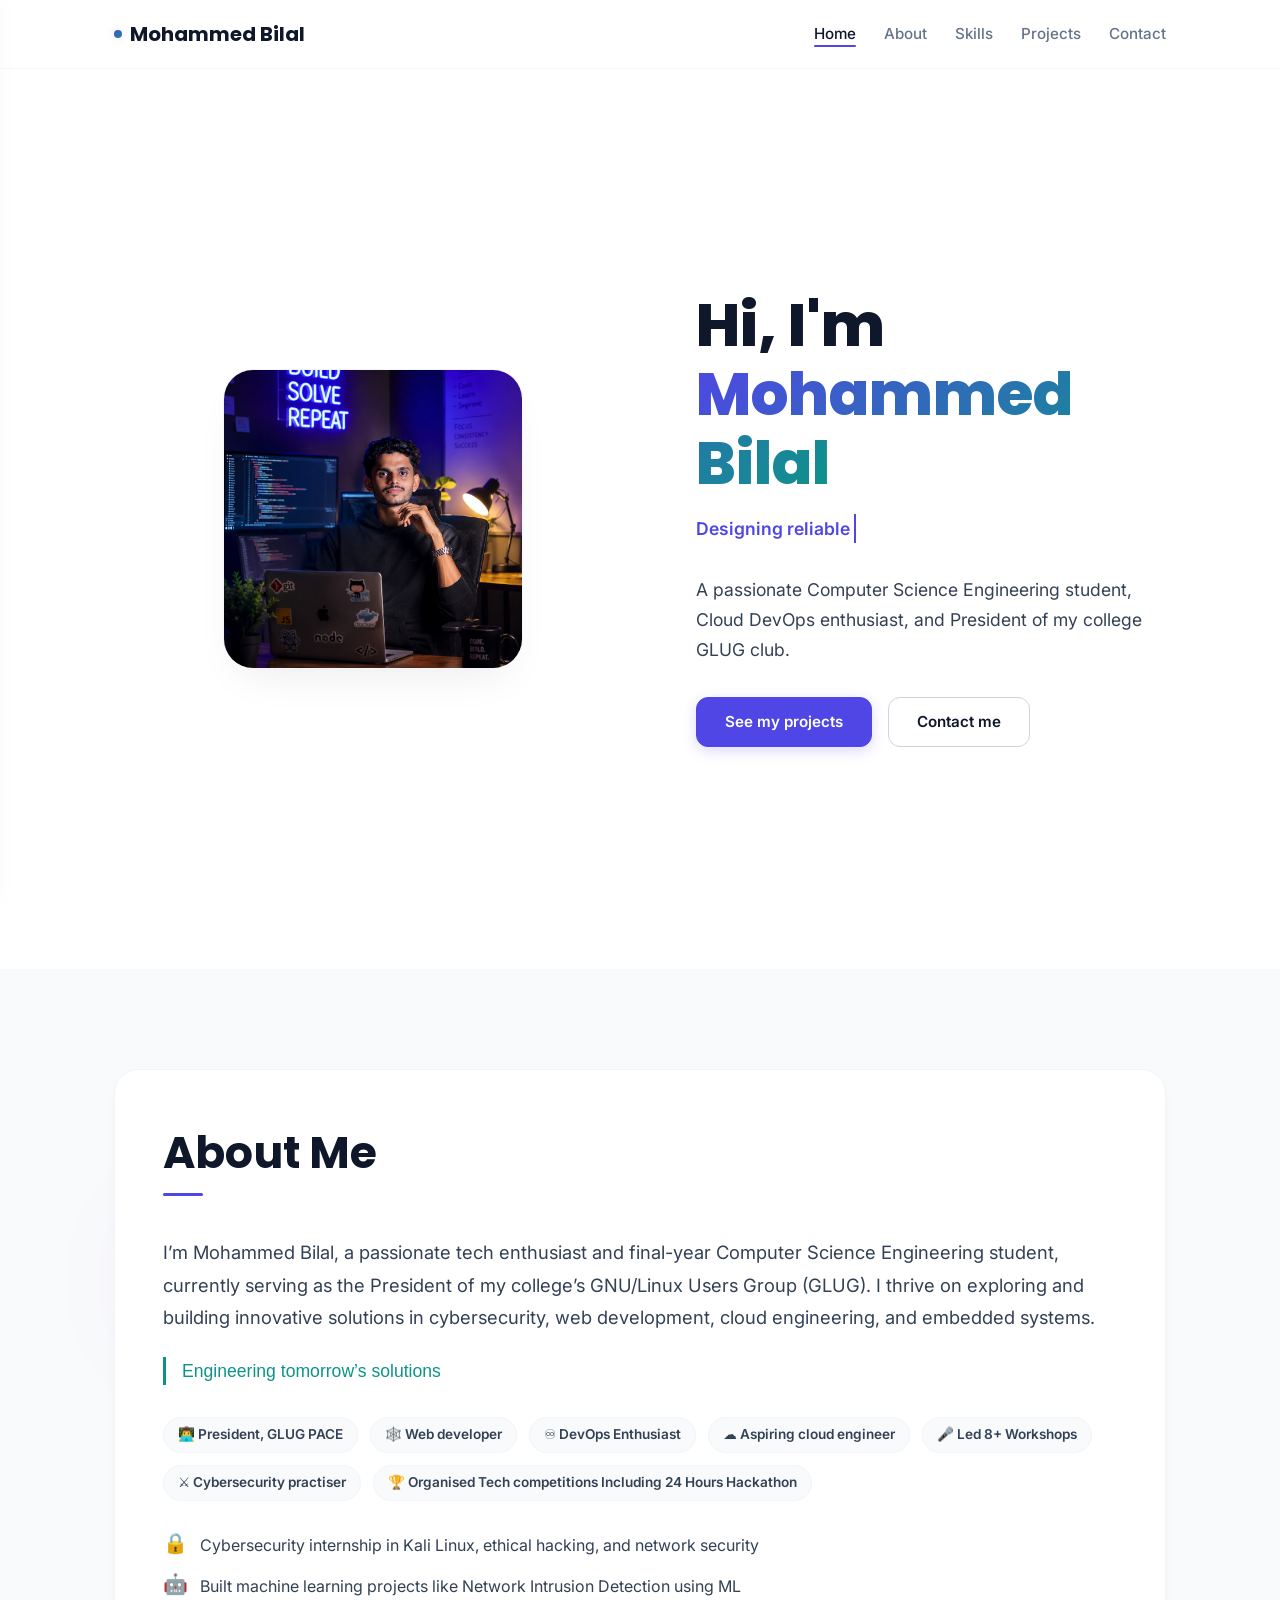
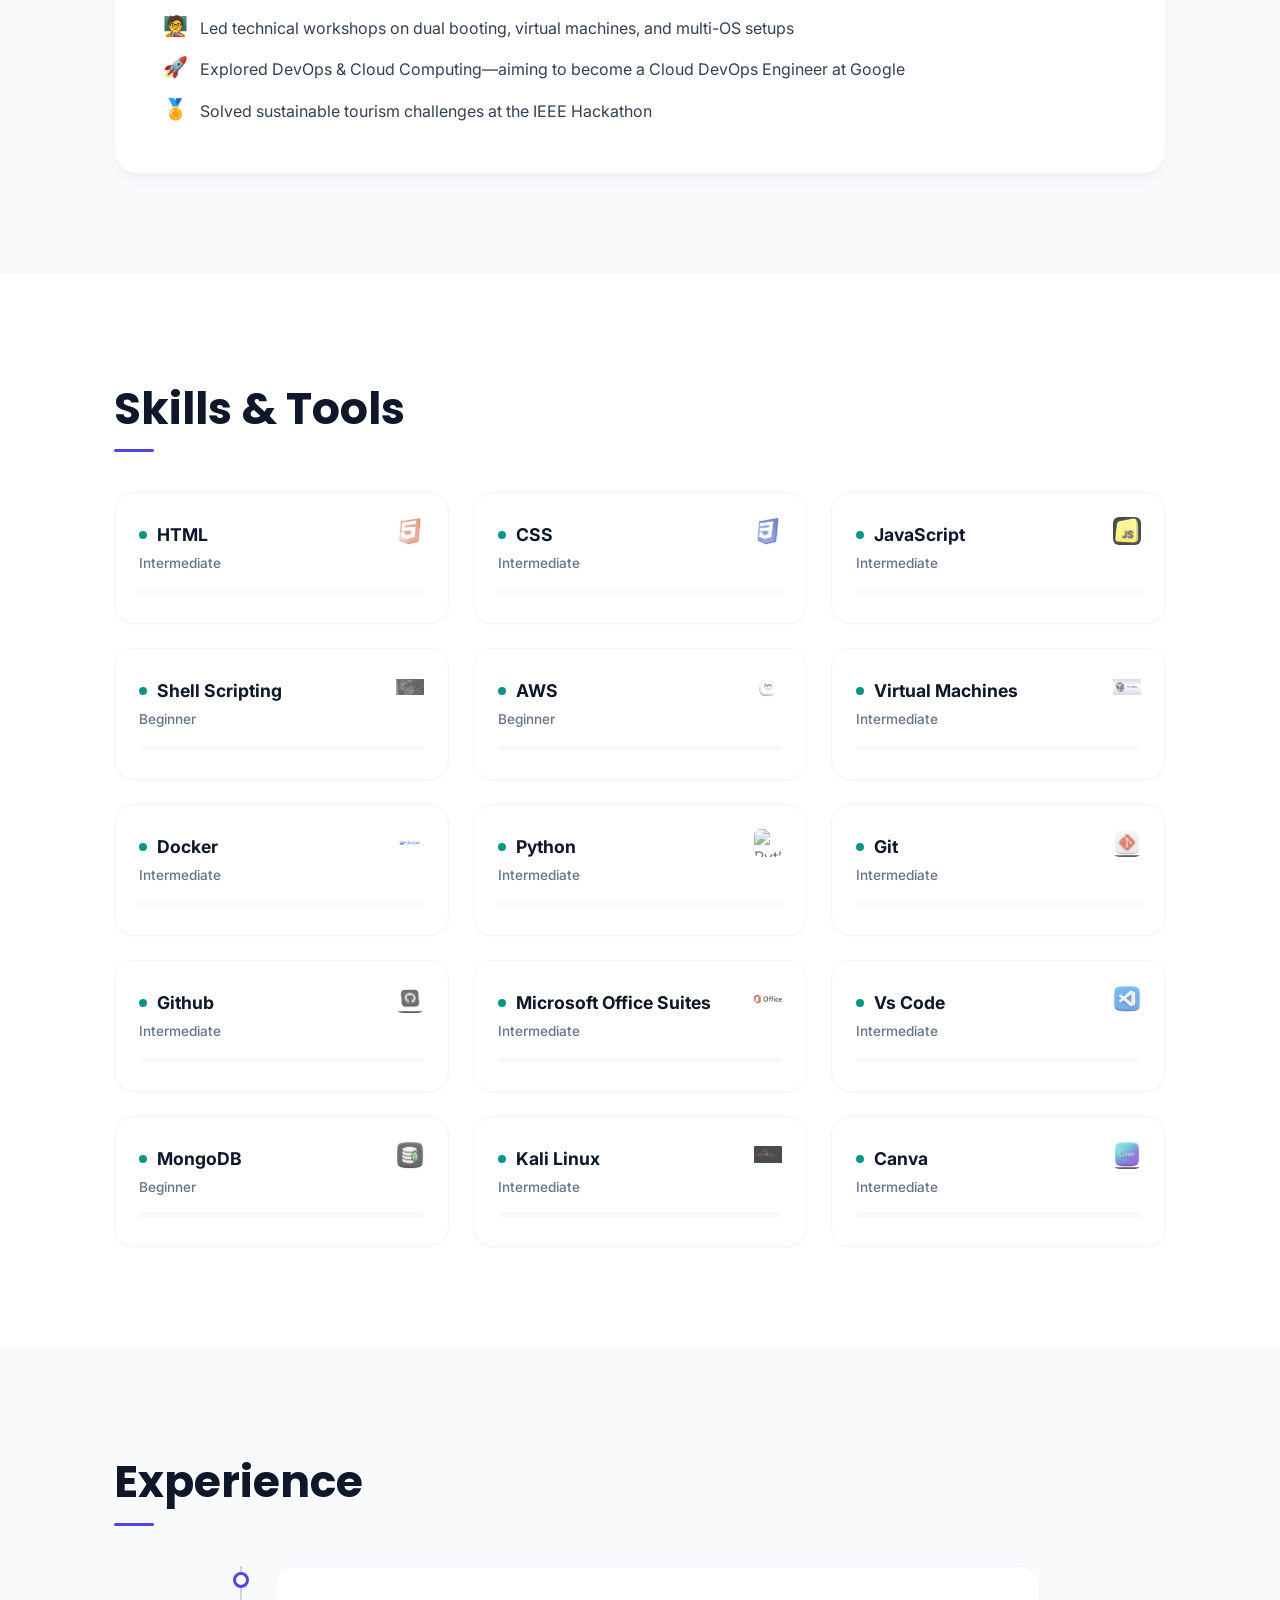
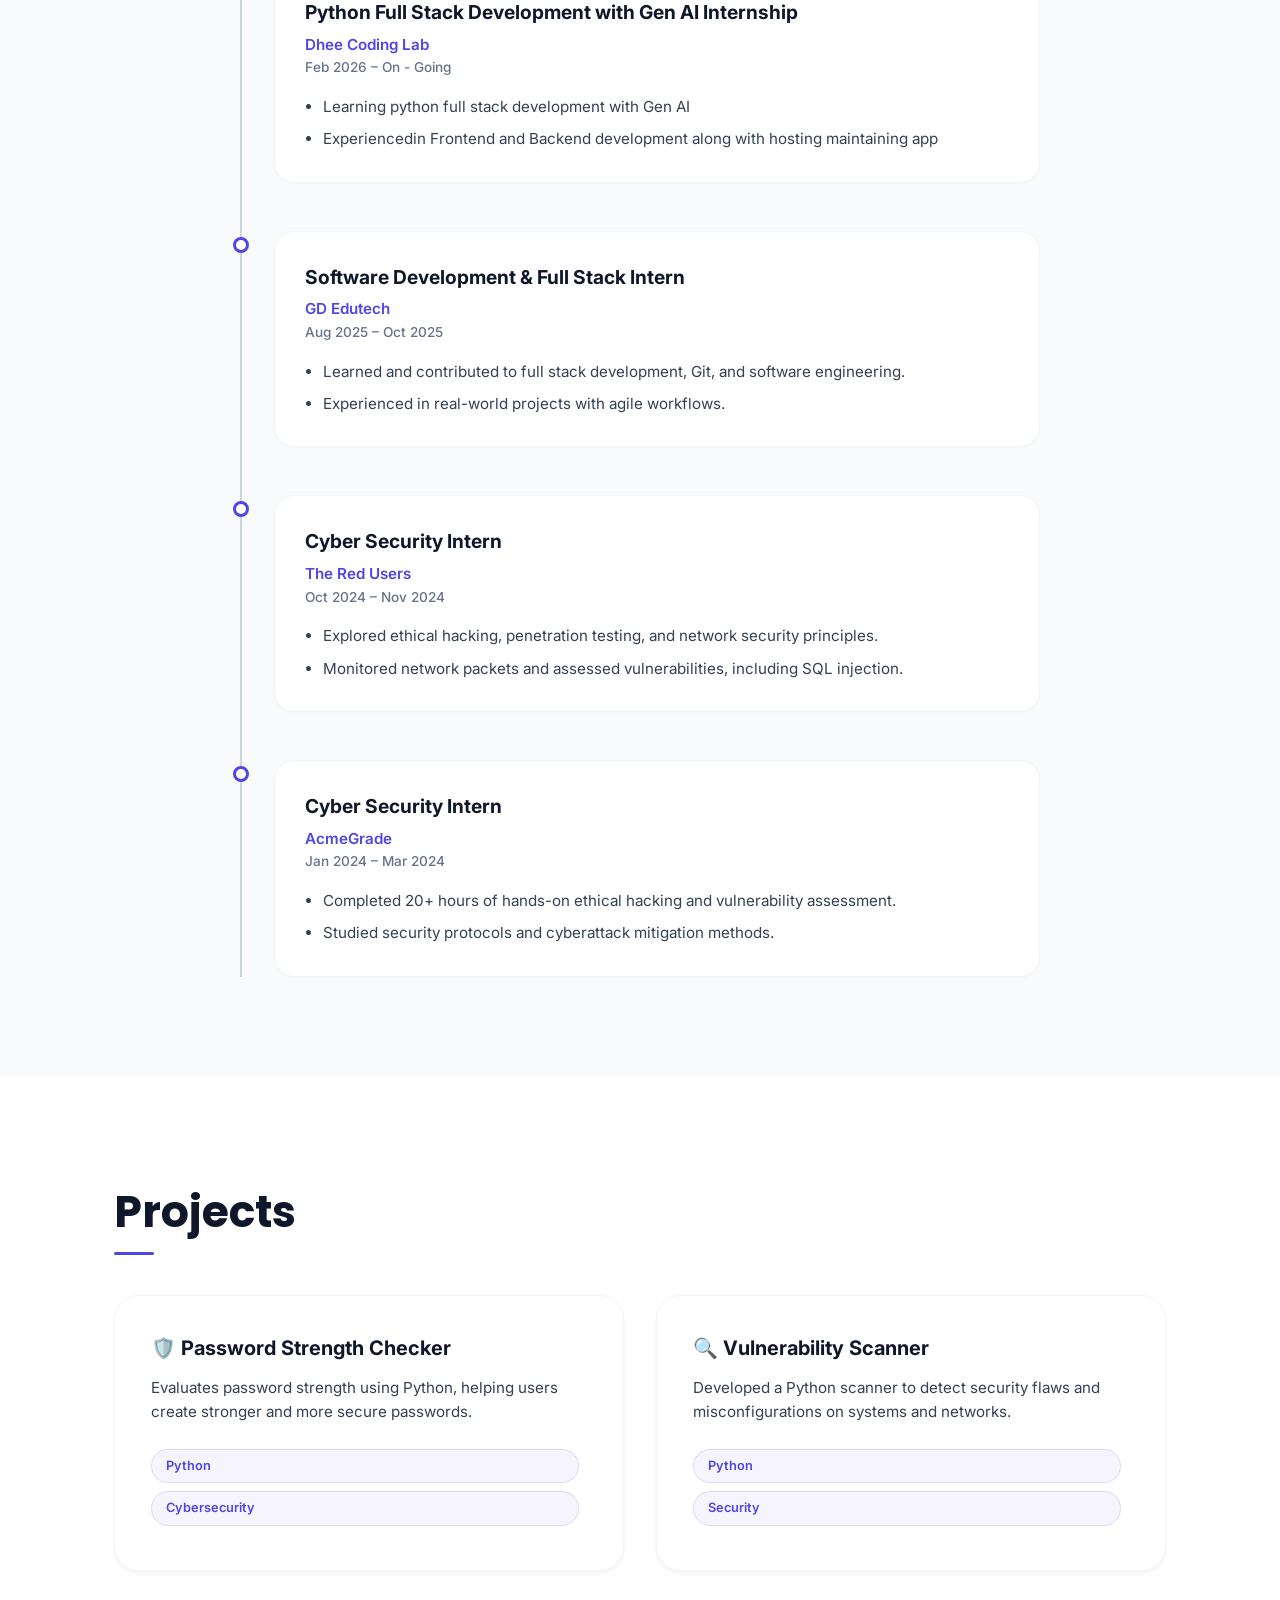
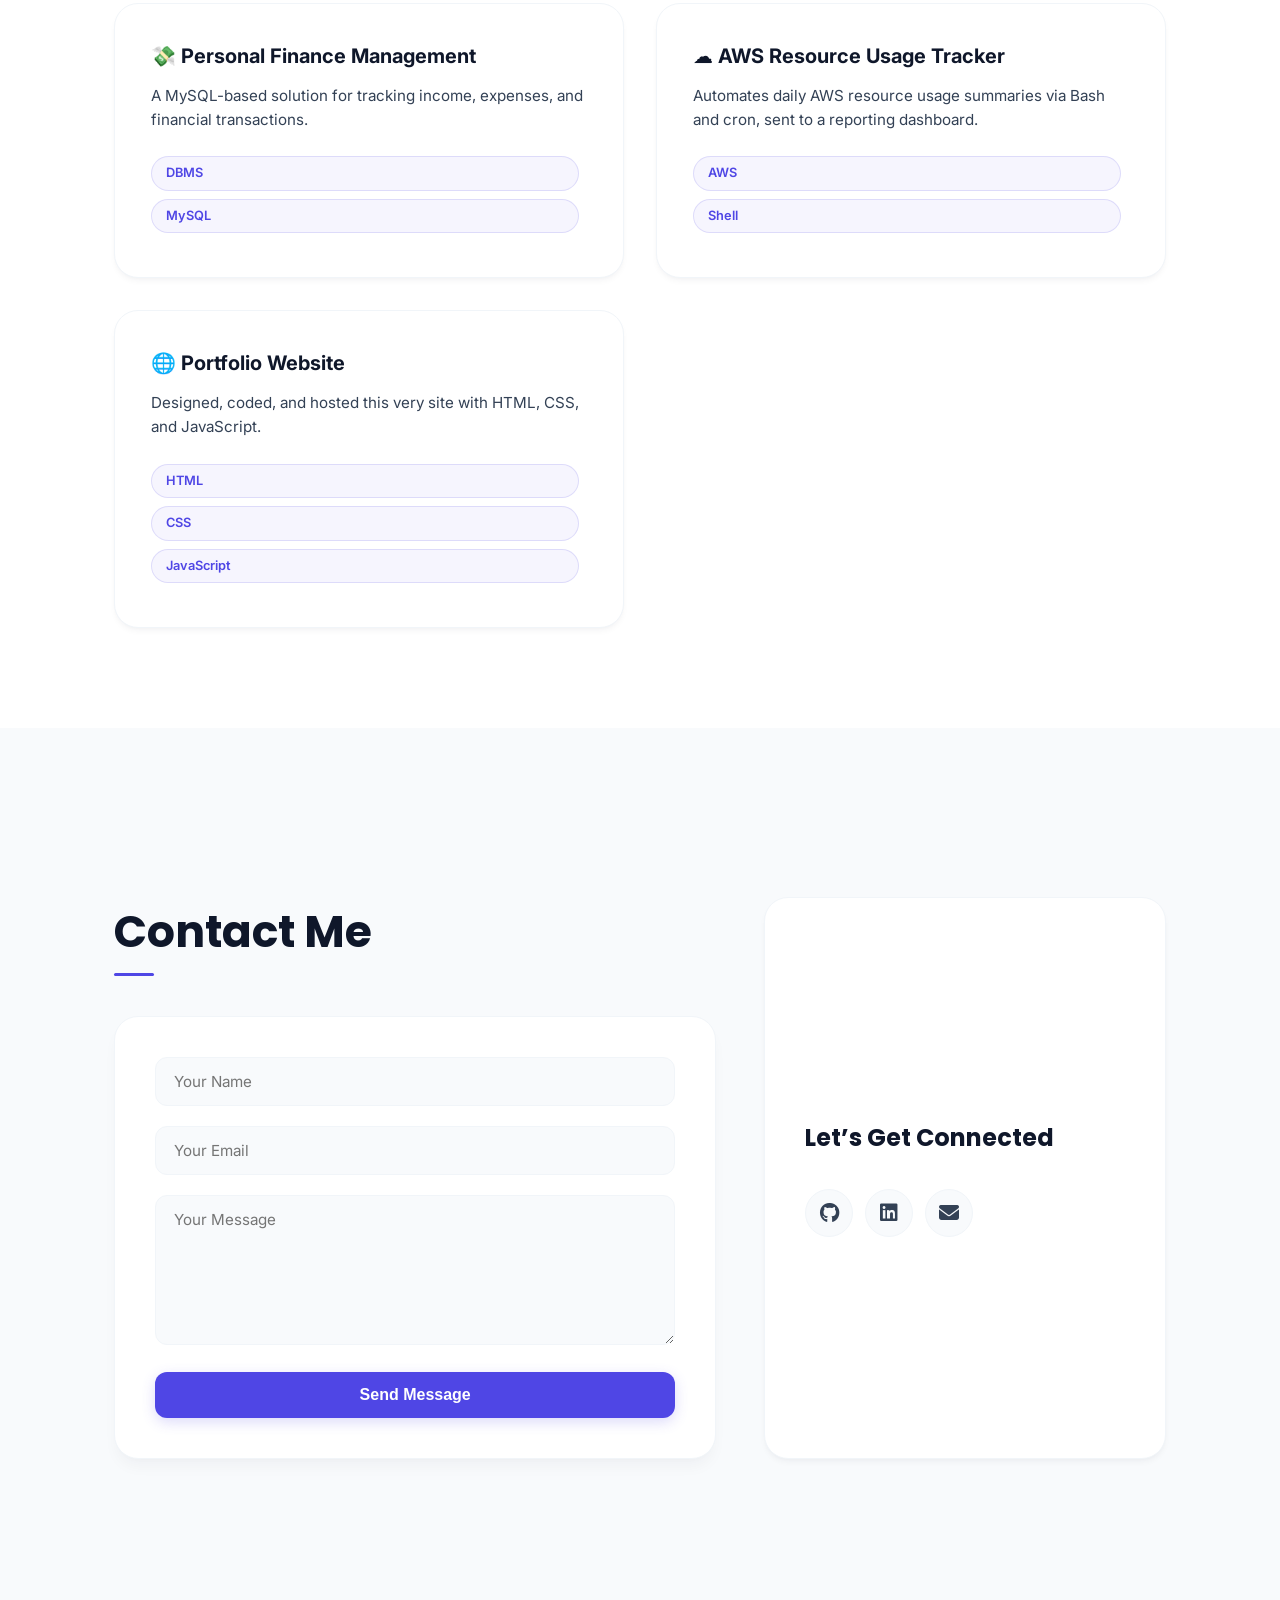
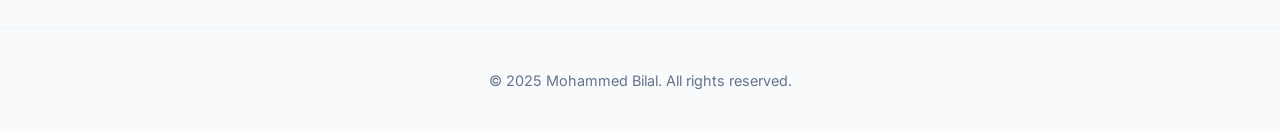
==== commit aa448d33: "Update experience timeline with Dhee Coding Lab internship and adjust dates" ====
--- a/index.html
+++ b/index.html
@@ -295,21 +295,36 @@
       <h2 class="section-title">Experience</h2>
       <div class="timeline">
   
-        <!-- 1. GD Edutech -->
+        <!-- 1.Dhee Coding Lab -->
+        <div class="timeline-item">
+          <div class="timeline-dot"></div>
+          <div class="timeline-content">
+            <h3>Python Full Stack Development with Gen AI Internship</h3>
+            <span class="timeline-place">Dhee Coding Lab</span>
+            <span class="timeline-date">Feb 2026 –  On - Going</span>
+            <ul>
+              <li>Learning python full stack development with Gen AI</li>
+              <li>Experiencedin Frontend and Backend development along with hosting maintaining app</li>
+            </ul>
+          </div>
+        </div>
+
+
+        <!-- 2. GD Edutech -->
         <div class="timeline-item">
           <div class="timeline-dot"></div>
           <div class="timeline-content">
             <h3>Software Development & Full Stack Intern</h3>
             <span class="timeline-place">GD Edutech</span>
-            <span class="timeline-date">Aug 2025 – Present</span>
+            <span class="timeline-date">Aug 2025 – Oct 2025</span>
             <ul>
-              <li>Learning and contributing to full stack development, Git, and software engineering.</li>
-              <li>Hands-on experience in real-world projects with agile workflows.</li>
+              <li>Learned and contributed to full stack development, Git, and software engineering.</li>
+              <li>Experienced in real-world projects with agile workflows.</li>
             </ul>
           </div>
         </div>
   
-        <!-- 2. The Red Users -->
+        <!-- 3. The Red Users -->
         <div class="timeline-item">
           <div class="timeline-dot"></div>
           <div class="timeline-content">
@@ -323,7 +338,7 @@
           </div>
         </div>
   
-        <!-- 3. AcmeGrade -->
+        <!-- 4. AcmeGrade -->
         <div class="timeline-item">
           <div class="timeline-dot"></div>
           <div class="timeline-content">
